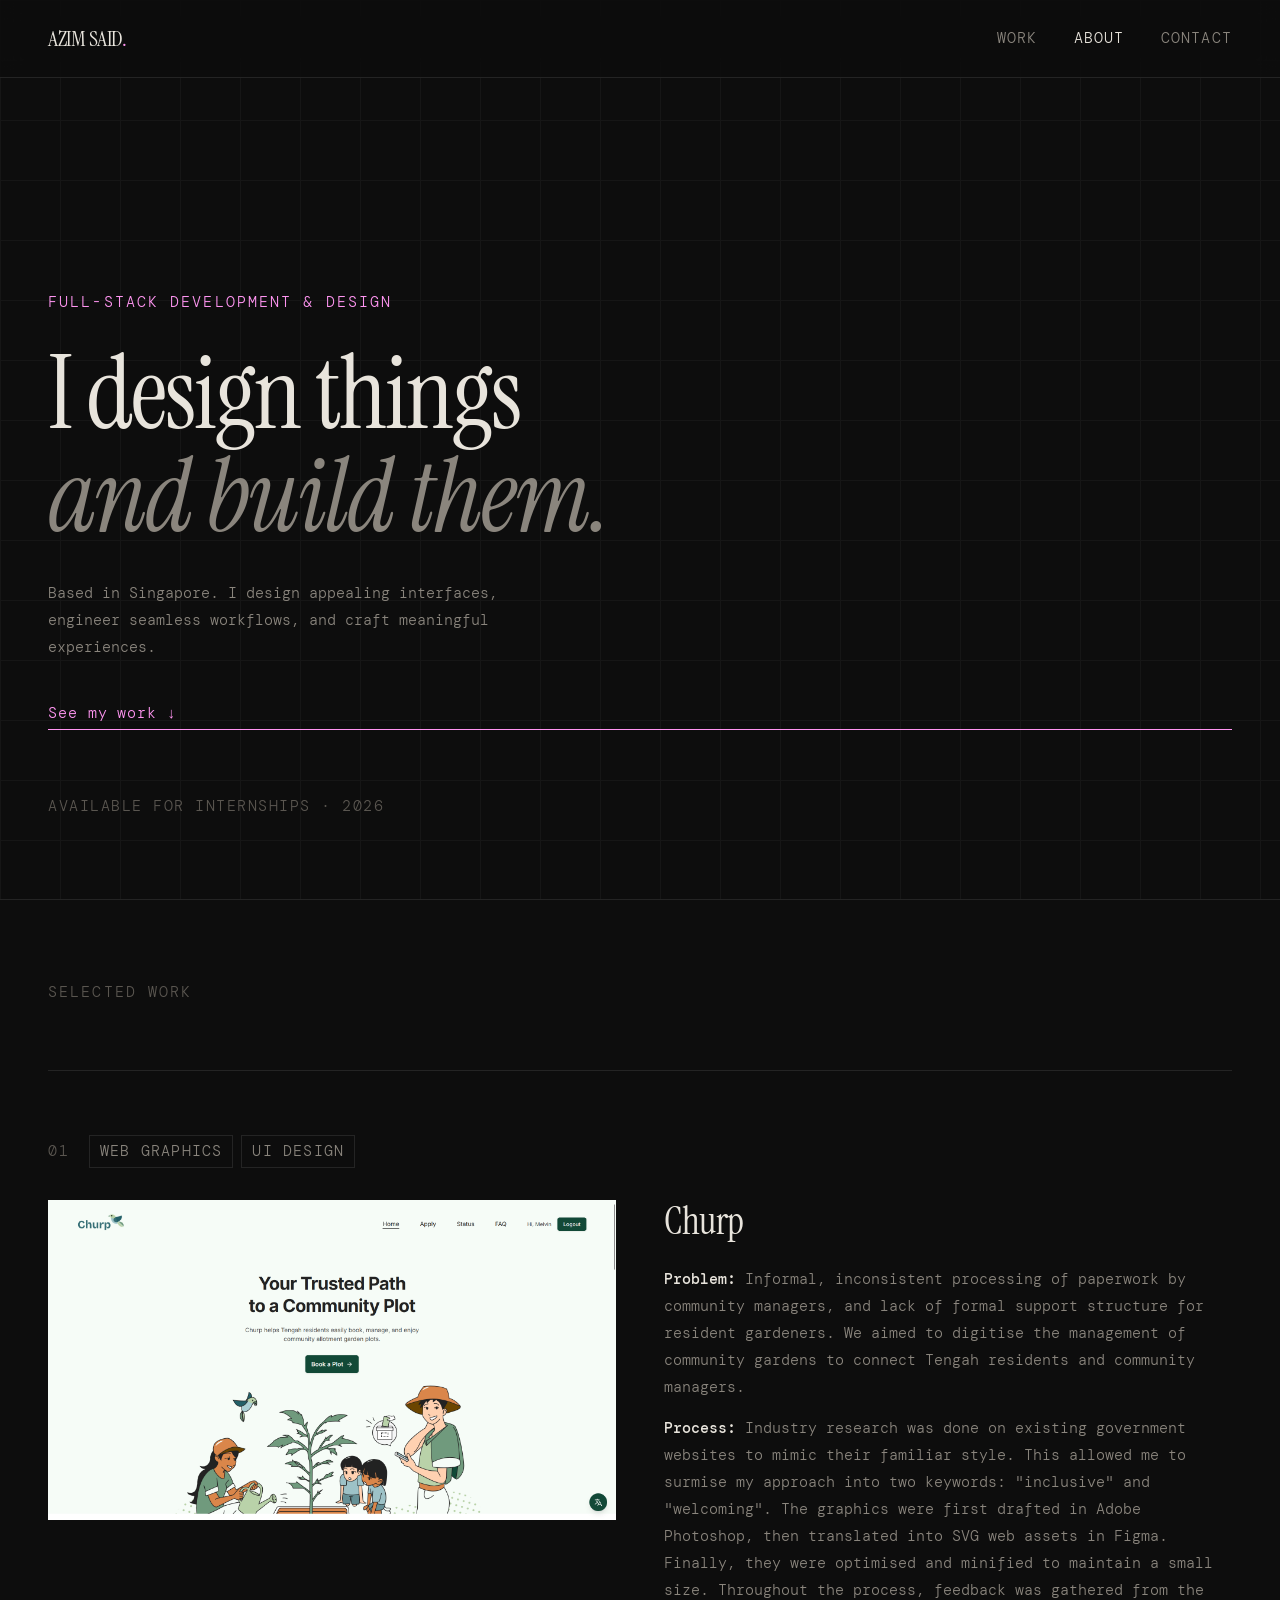
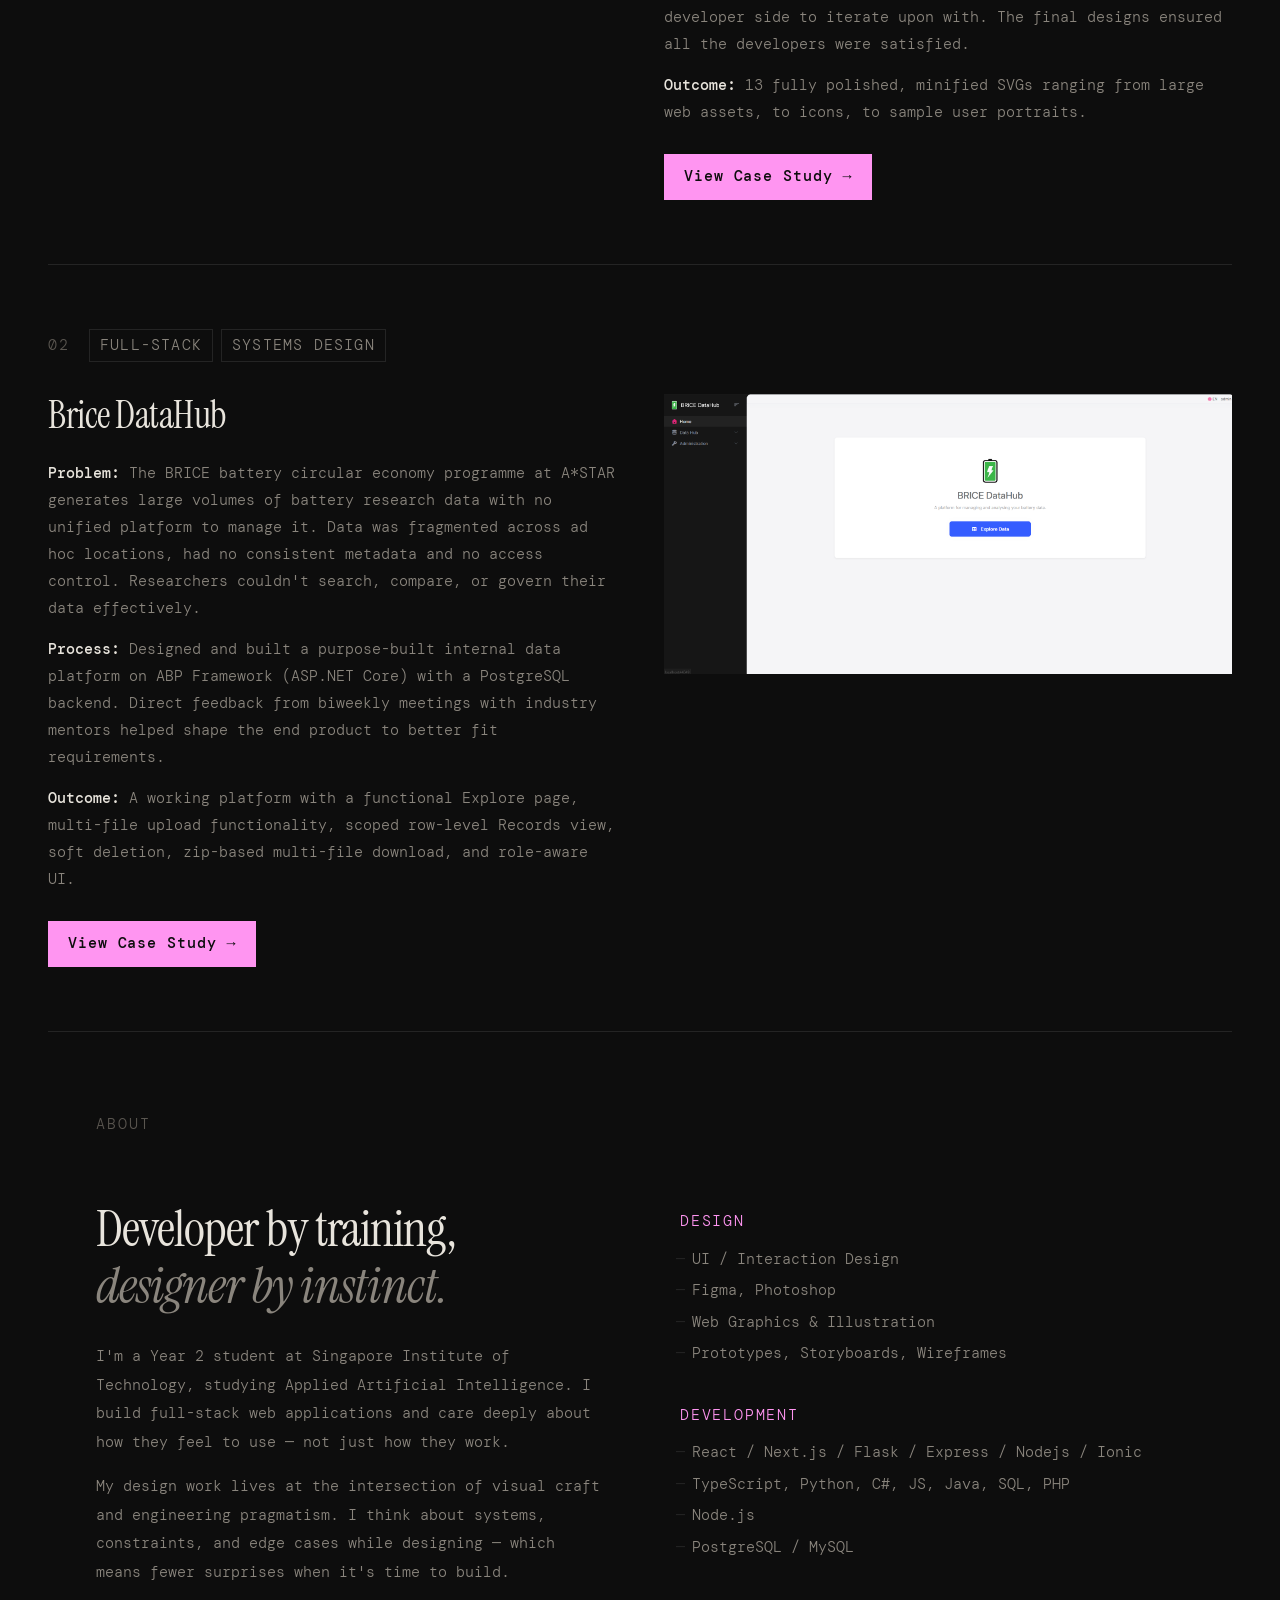
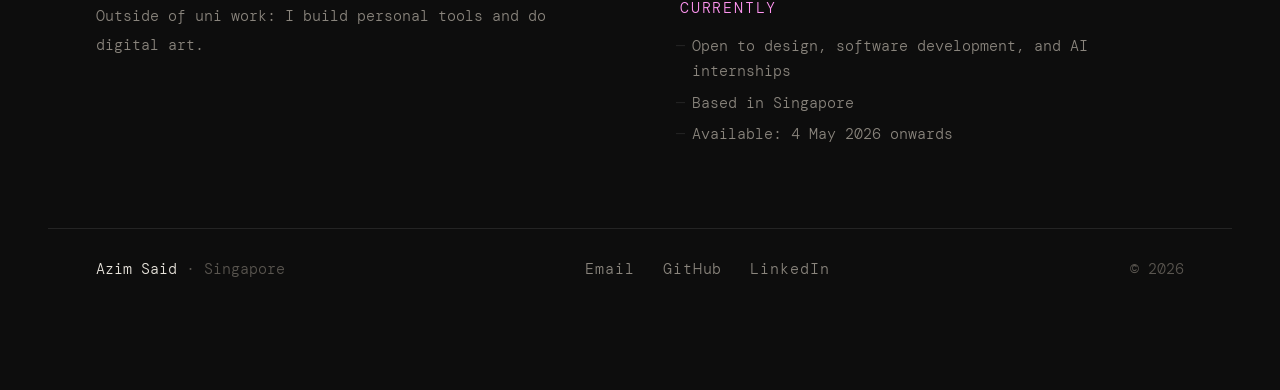
==== index.html @ a05a89d2 "Basic structure, styles, content" ====
<!DOCTYPE html>
<html lang="en">
<head>
  <meta charset="UTF-8" />
  <meta name="viewport" content="width=device-width, initial-scale=1.0" />
  <title>Azim Said — Full Stack & Design</title>
  <link rel="stylesheet" href="css/style.css" />
  <link rel="preconnect" href="https://fonts.googleapis.com" />
  <link rel="preconnect" href="https://fonts.gstatic.com" crossorigin />
  <link href="https://fonts.googleapis.com/css2?family=Instrument+Serif:ital@0;1&family=DM+Mono:wght@300;400;500&display=swap" rel="stylesheet" />
</head>
<body>

  <!-- NAV -->
  <nav class="nav">
    <span class="nav-logo">AZIM SAID<span class="dot">.</span></span>
    <div class="nav-links">
      <a href="#work">Work</a>
      <a href="#about">About</a>
      <a href="mailto:you@email.com">Contact</a>
    </div>
  </nav>

  <!-- HERO -->
  <section class="hero">
    <div class="hero-eyebrow">Full-Stack Development & Design</div>
    <h1 class="hero-title">
      I design things<br/>
      <em>and build them.</em>
    </h1>
    <p class="hero-sub">
      Based in Singapore. I design appealing interfaces, engineer seamless workflows, and craft meaningful experiences.
    </p>
    <a href="#work" class="hero-cta">See my work ↓</a>
    <div class="hero-tag">Available for internships · 2026</div>
  </section>

  <!-- WORK -->
  <section class="work" id="work">
    <div class="section-label">Selected Work</div>

    <!-- Project 1 -->
    <article class="project" data-index="01">
      <div class="project-meta">
        <span class="project-number">01</span>
        <div class="project-tags">
          <span class="tag">Web Graphics</span>
          <span class="tag">UI Design</span>
        </div>
      </div>
      <div class="project-content">
        <div class="project-image">
          <img src="images/churp_home.png" alt="Churp Homepage" />
        </div>
        <div class="project-info">
          <h2 class="project-title">Churp</h2>
          <p class="project-problem">
            <strong>Problem:</strong> Informal, inconsistent processing of paperwork by community managers, and lack of formal support structure for resident gardeners.
            We aimed to digitise the management of community gardens to connect Tengah residents and community managers.
          </p>
          <p class="project-process">
            <strong>Process:</strong> Industry research was done on existing government websites to mimic their familiar style. 
            This allowed me to surmise my approach into two keywords: "inclusive" and "welcoming". The graphics were first drafted in Adobe Photoshop, then translated into SVG web assets in Figma.
            Finally, they were optimised and minified to maintain a small size.
            
            Throughout the process, feedback was gathered from the developer side to iterate upon with. The final designs ensured all the developers were satisfied.
          </p>
          <p class="project-outcome">
          <strong>Outcome:</strong> 13 fully polished, minified SVGs ranging from large web assets, to icons, to sample user portraits.

          </p>
          <div class="project-links">
            <a href="work/project_churp.html" class="link-btn">View Case Study →</a>
            <!-- <a href="#" class="link-btn link-ghost">Live Site ↗</a> -->
          </div>
        </div>
      </div>
    </article>

    <!-- Project 2 -->
    <article class="project" data-index="02">
  <div class="project-meta">
    <span class="project-number">02</span>
    <div class="project-tags">
      <span class="tag">Full-Stack</span>
      <span class="tag">Systems Design</span>
    </div>
  </div>
  <div class="project-content project-content--reverse">
    <div class="project-image">
      <img src="images/brice_home.png" alt="Brice DataHub Homepage" />
    </div>
    <div class="project-info">
      <h2 class="project-title">Brice DataHub</h2>
      <p class="project-problem">
        <strong>Problem:</strong> The BRICE battery circular economy programme at A*STAR generates large volumes of
        battery research data with no unified platform to manage it. Data was fragmented across ad hoc locations,
        had no consistent metadata and no access control. Researchers couldn't search, compare, or govern their data effectively.
      </p>
      <p class="project-process">
        <strong>Process:</strong> Designed and built a purpose-built internal data platform
        on ABP Framework (ASP.NET Core) with a PostgreSQL backend. 
        Direct feedback from biweekly meetings with industry mentors helped shape the end product to better fit requirements.
        
      </p>
      <p class="project-outcome">
        <strong>Outcome:</strong> A working platform with a functional Explore page,
        multi-file upload functionality, scoped row-level Records view, soft
        deletion, zip-based multi-file download, and role-aware UI. 
      </p>
      <div class="project-links">
        <a href="work/project_brice.html" class="link-btn">View Case Study →</a>
        <!-- <a href="#" class="link-btn link-ghost">GitHub ↗</a> -->
      </div>
    </div>
  </div>
</article>

    <!-- Project 3 -->
    <!-- <article class="project" data-index="03">
      <div class="project-meta">
        <span class="project-number">03</span>
        <div class="project-tags">
          <span class="tag">Full-Stack</span>
          <span class="tag">Systems Design</span>
        </div>
      </div>
      <div class="project-content">
        <div class="project-image placeholder-img">
          <div class="placeholder-text">Project Screenshot / Mockup</div>
        </div>
        <div class="project-info">
          <h2 class="project-title">Project Name Here</h2>
          <p class="project-problem">
            <strong>Problem:</strong> What were you building and why?
          </p>
          <p class="project-process">
            <strong>Process:</strong> What design and technical decisions shaped this project?
          </p>
          <p class="project-outcome">
            <strong>Outcome:</strong> Result, learnings, and what you'd improve.
          </p>
          <div class="project-links">
            <a href="#" class="link-btn">View Case Study →</a>
          </div>
        </div>
      </div>
    </article>

  </section> -->

  <!-- ABOUT -->
  <section class="about" id="about">
    <div class="section-label">About</div>
    <div class="about-grid">
      <div class="about-text">
        <h2>Developer by training,<br/><em>designer by instinct.</em></h2>
        <p>
          I'm a Year 2 student at Singapore Institute of Technology, studying Applied Artificial Intelligence. I build full-stack
          web applications and care deeply about how they feel to use — not just how
          they work.
        </p>
        <p>
          My design work lives at the intersection of visual craft and engineering
          pragmatism. I think about systems, constraints, and edge cases while
          designing — which means fewer surprises when it's time to build.
        </p>
        <p>
          Outside of uni work: I build personal tools and do digital art.
        </p>
      </div>
      <div class="about-skills">
        <div class="skills-group">
          <div class="skills-label">Design</div>
          <ul>
            <li>UI / Interaction Design</li>
            <li>Figma, Photoshop</li>
            <li>Web Graphics & Illustration</li>
            <li>Prototypes, Storyboards, Wireframes</li>
          </ul>
        </div>
        <div class="skills-group">
          <div class="skills-label">Development</div>
          <ul>
            <li>React / Next.js / Flask / Express / Nodejs / Ionic</li>
            <li>TypeScript, Python, C#, JS, Java, SQL, PHP</li>
            <li>Node.js</li>
            <li>PostgreSQL / MySQL</li>
          </ul>
        </div>
        <div class="skills-group">
          <div class="skills-label">Currently</div>
          <ul>
            <li>Open to design, software development, and AI internships</li>
            <li>Based in Singapore</li>
            <li>Available: 4 May 2026 onwards</li>
          </ul>
        </div>
      </div>
    </div>
  </section>

  <!-- FOOTER -->
  <footer class="footer">
    <div class="footer-left">
      <span>Azim Said</span>
      <span class="footer-dim">· Singapore</span>
    </div>
    <div class="footer-links">
      <a href="mailto:azimsaid212@gmail.com">Email</a>
      <a href="https://github.com/azim-git" target="_blank">GitHub</a>
      <a href="https://www.linkedin.com/in/azimsaid-/" target="_blank">LinkedIn</a>
    </div>
    <div class="footer-dim footer-year">© 2026</div>
  </footer>

  <script src="js/main.js"></script>
</body>
</html>
---- css/style.css ----
/* ============================================
   PORTFOLIO — Dark Editorial
   ============================================ */

:root {
  --bg:        #0d0d0d;
  --surface:   #151515;
  --border:    #242424;
  --text:      #e8e4dc;
  --text-dim:  #5a5650;
  --text-mid:  #8a857d;
  --accent:    #ff95f1;
  --serif:     'Instrument Serif', Georgia, serif;
  --mono:      'DM Mono', monospace;
}

*, *::before, *::after { box-sizing: border-box; margin: 0; padding: 0; }

html { scroll-behavior: smooth; }

body {
  background: var(--bg);
  color: var(--text);
  font-family: var(--mono);
  font-size: 15px;
  line-height: 1.7;
  font-weight: 300;
  overflow-x: hidden;
}

a { color: inherit; text-decoration: none; }

/* ---- NAV ---- */
.nav {
  position: fixed;
  top: 0; left: 0; right: 0;
  z-index: 100;
  display: flex;
  justify-content: space-between;
  align-items: center;
  padding: 20px 48px;
  background: rgba(13,13,13,0.85);
  backdrop-filter: blur(12px);
  border-bottom: 1px solid var(--border);
}

.nav-logo {
  font-family: var(--serif);
  font-size: 22px;
  letter-spacing: -0.5px;
}

.dot { color: var(--accent); }

.nav-links {
  display: flex;
  gap: 36px;
  font-size: 15px;
  letter-spacing: 0.08em;
  text-transform: uppercase;
  color: var(--text-mid);
}

.nav-links a {
  transition: color 0.2s;
}
.nav-links a:hover { color: var(--text); }

/* ---- HERO ---- */
.hero {
  min-height: 100vh;
  display: flex;
  flex-direction: column;
  justify-content: flex-end;
  padding: 120px 48px 80px;
  position: relative;
  border-bottom: 1px solid var(--border);
}

/* subtle grid background */
.hero::before {
  content: '';
  position: absolute;
  inset: 0;
  background-image:
    linear-gradient(var(--border) 1px, transparent 1px),
    linear-gradient(90deg, var(--border) 1px, transparent 1px);
  background-size: 60px 60px;
  opacity: 0.4;
  pointer-events: none;
}

.hero-eyebrow {
  font-size: 15px;
  letter-spacing: 0.14em;
  text-transform: uppercase;
  color: var(--accent);
  margin-bottom: 28px;
  animation: fadeUp 0.6s ease both;
}

.hero-title {
  font-family: var(--serif);
  font-size: clamp(52px, 8vw, 112px);
  line-height: 1.0;
  font-weight: 400;
  letter-spacing: -2px;
  margin-bottom: 32px;
  animation: fadeUp 0.6s 0.1s ease both;
}

.hero-title em {
  font-style: italic;
  color: var(--text-mid);
}

.hero-sub {
  max-width: 520px;
  color: var(--text-mid);
  font-size: 15px;
  line-height: 1.8;
  margin-bottom: 40px;
  animation: fadeUp 0.6s 0.2s ease both;
}

.hero-cta {
  display: inline-block;
  font-size: 15px;
  letter-spacing: 0.06em;
  border-bottom: 1px solid var(--accent);
  color: var(--accent);
  padding-bottom: 2px;
  margin-bottom: 64px;
  transition: opacity 0.2s;
  animation: fadeUp 0.6s 0.3s ease both;
}
.hero-cta:hover { opacity: 0.7; }

.hero-tag {
  font-size: 15px;
  letter-spacing: 0.1em;
  text-transform: uppercase;
  color: var(--text-dim);
  animation: fadeUp 0.6s 0.4s ease both;
}

/* ---- SECTION LABEL ---- */
.section-label {
  font-size: 15px;
  letter-spacing: 0.14em;
  text-transform: uppercase;
  color: var(--text-dim);
  margin-bottom: 64px;
  padding-top: 80px;
}

/* ---- WORK ---- */
.work {
  padding: 0 48px 80px;
}

.project {
  border-top: 1px solid var(--border);
  padding: 64px 0;
  opacity: 0;
  transform: translateY(24px);
  transition: opacity 0.7s ease, transform 0.7s ease;
}

.project.visible {
  opacity: 1;
  transform: none;
}

.project-meta {
  display: flex;
  align-items: center;
  gap: 20px;
  margin-bottom: 32px;
}

.project-number {
  font-size: 15px;
  color: var(--text-dim);
  letter-spacing: 0.1em;
}

.project-tags {
  display: flex;
  gap: 8px;
}

.tag {
  font-size: 15px;
  letter-spacing: 0.08em;
  text-transform: uppercase;
  border: 1px solid var(--border);
  padding: 3px 10px;
  color: var(--text-mid);
}

.project-content {
  display: grid;
  grid-template-columns: 1fr 1fr;
  gap: 48px;
  align-items: start;
}

.project-content--reverse {
  direction: rtl;
}
.project-content--reverse > * {
  direction: ltr;
}

.placeholder-img {
  background: var(--surface);
  border: 1px solid var(--border);
  aspect-ratio: 16/10;
  display: flex;
  align-items: center;
  justify-content: center;
  position: relative;
  overflow: hidden;
}

.project-image img {
  width: 100%;
  height: 100%;
  object-fit: cover;
  display: block;
}

/* corner marks */
.placeholder-img::before,
.placeholder-img::after {
  content: '';
  position: absolute;
  width: 16px; height: 16px;
}
.placeholder-img::before {
  top: 12px; left: 12px;
  border-top: 1px solid var(--text-dim);
  border-left: 1px solid var(--text-dim);
}
.placeholder-img::after {
  bottom: 12px; right: 12px;
  border-bottom: 1px solid var(--text-dim);
  border-right: 1px solid var(--text-dim);
}

.placeholder-text {
  font-size: 15px;
  color: var(--text-dim);
  letter-spacing: 0.08em;
  text-transform: uppercase;
}

.project-title {
  font-family: var(--serif);
  font-size: clamp(28px, 3vw, 42px);
  font-weight: 400;
  letter-spacing: -0.5px;
  line-height: 1.1;
  margin-bottom: 24px;
}

.project-info p {
  color: var(--text-mid);
  margin-bottom: 14px;
  font-size: 15px;
  line-height: 1.8;
}

.project-info strong {
  color: var(--text);
  font-weight: 500;
}

.project-links {
  display: flex;
  gap: 16px;
  margin-top: 28px;
  flex-wrap: wrap;
}

.link-btn {
  font-size: 15px;
  letter-spacing: 0.06em;
  padding: 10px 20px;
  background: var(--accent);
  color: #0d0d0d;
  font-weight: 500;
  transition: opacity 0.2s;
}
.link-btn:hover { opacity: 0.8; }

.link-ghost {
  background: transparent;
  color: var(--text-mid);
  border: 1px solid var(--border);
}
.link-ghost:hover { color: var(--text); border-color: var(--text-mid); }

/* ---- ABOUT ---- */
.about {
  padding: 0 48px 80px;
  border-top: 1px solid var(--border);
}

.about-grid {
  display: grid;
  grid-template-columns: 1fr 1fr;
  gap: 80px;
  align-items: start;
}

.about-text h2 {
  font-family: var(--serif);
  font-size: clamp(32px, 4vw, 52px);
  font-weight: 400;
  letter-spacing: -1px;
  line-height: 1.1;
  margin-bottom: 28px;
}

.about-text h2 em {
  font-style: italic;
  color: var(--text-mid);
}

.about-text p {
  color: var(--text-mid);
  font-size: 15px;
  line-height: 1.9;
  margin-bottom: 16px;
}

.about-skills {
  display: flex;
  flex-direction: column;
  gap: 36px;
  padding-top: 8px;
}

.skills-label {
  font-size: 15px;
  letter-spacing: 0.12em;
  text-transform: uppercase;
  color: var(--accent);
  margin-bottom: 12px;
}

.skills-group ul {
  list-style: none;
  display: flex;
  flex-direction: column;
  gap: 6px;
}

.skills-group li {
  font-size: 15px;
  color: var(--text-mid);
  padding-left: 12px;
  position: relative;
}
.skills-group li::before {
  content: '—';
  position: absolute;
  left: -4px;
  color: var(--border);
}

/* ---- FOOTER ---- */
.footer {
  border-top: 1px solid var(--border);
  padding: 28px 48px;
  display: flex;
  justify-content: space-between;
  align-items: center;
  gap: 24px;
  flex-wrap: wrap;
}

.footer-left {
  font-size: 15px;
}

.footer-dim { color: var(--text-dim); }

.footer-links {
  display: flex;
  gap: 28px;
  font-size: 15px;
  letter-spacing: 0.06em;
  color: var(--text-mid);
}

.footer-links a:hover { color: var(--text); }

.footer-year {
  font-size: 15px;
}

/* ---- ANIMATIONS ---- */
@keyframes fadeUp {
  from { opacity: 0; transform: translateY(16px); }
  to   { opacity: 1; transform: none; }
}

/* ---- RESPONSIVE ---- */
@media (max-width: 768px) {
  .nav { padding: 16px 24px; }
  .nav-links { gap: 20px; }

  .hero { padding: 100px 24px 60px; }

  .work, .about { padding-left: 24px; padding-right: 24px; }

  .project-content,
  .project-content--reverse,
  .about-grid {
    grid-template-columns: 1fr;
    direction: ltr;
    gap: 32px;
  }

  .footer { padding: 24px; flex-direction: column; align-items: flex-start; gap: 16px; }
}
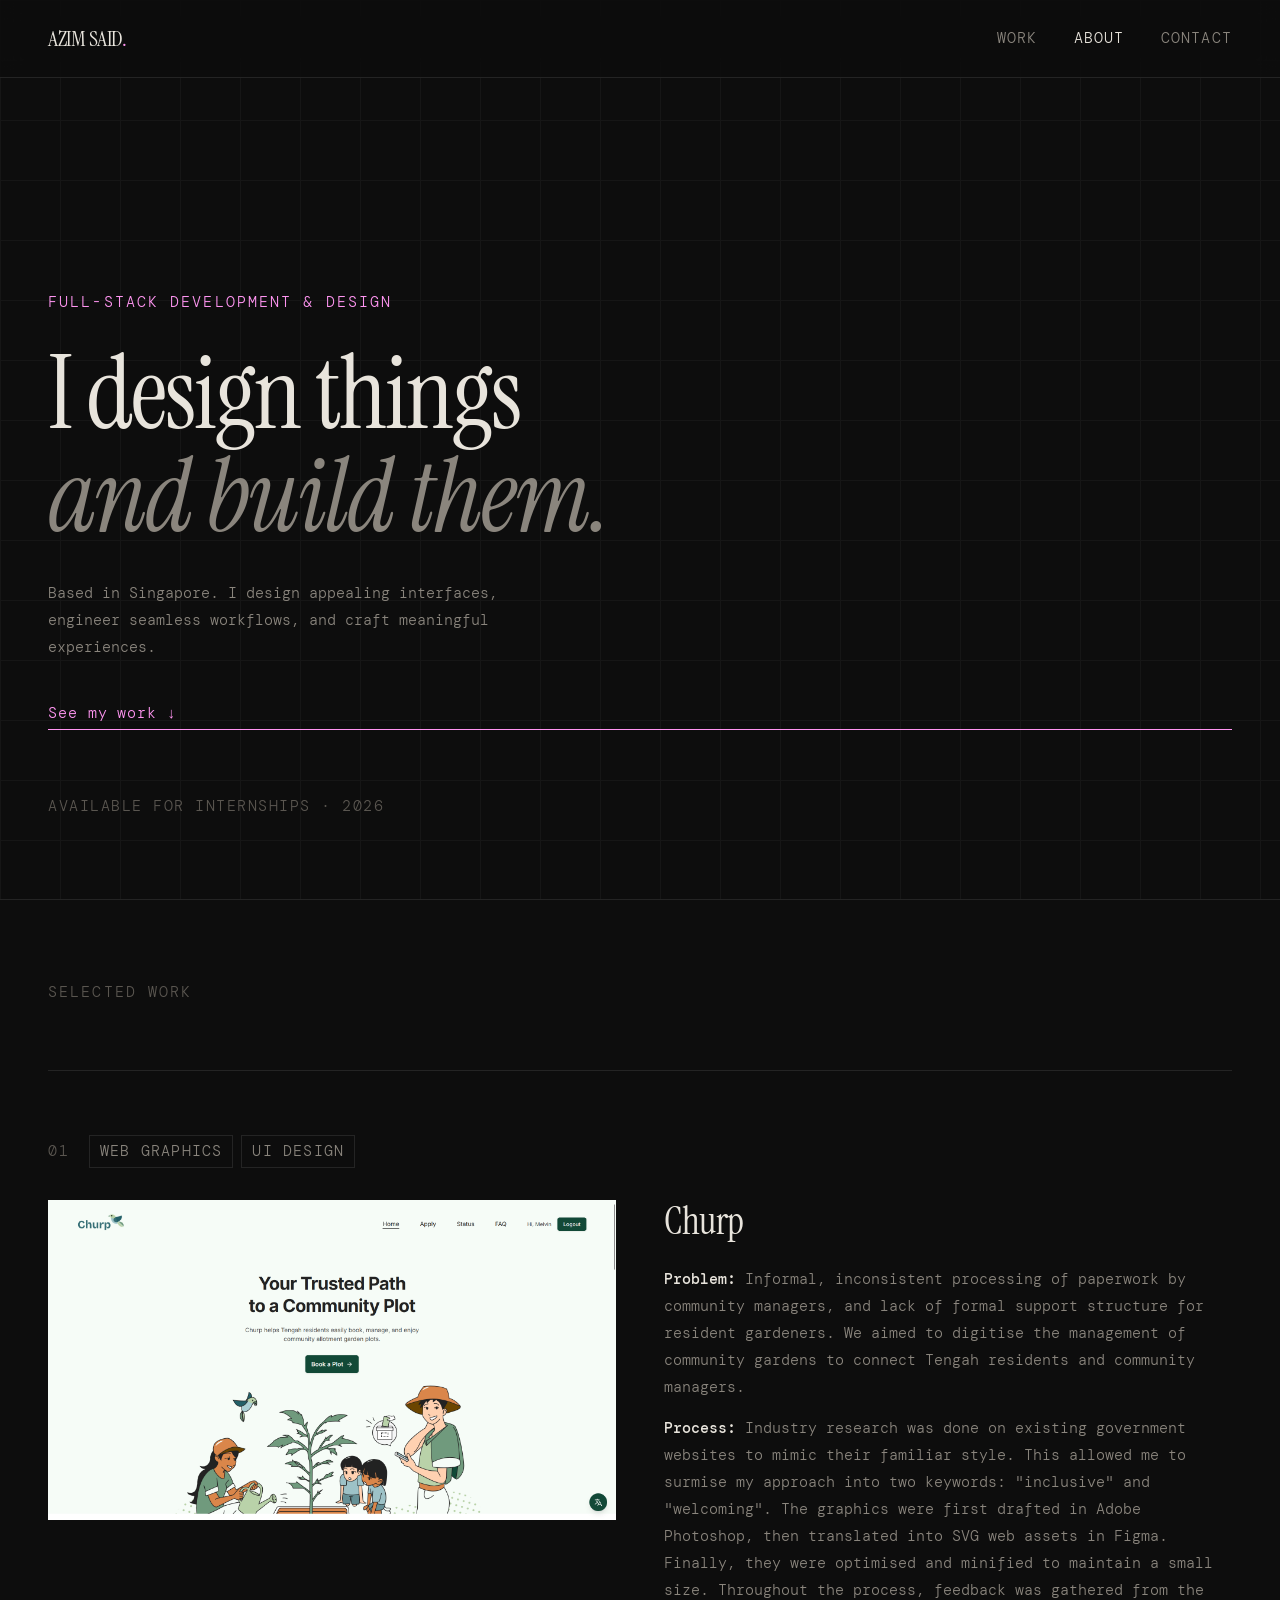
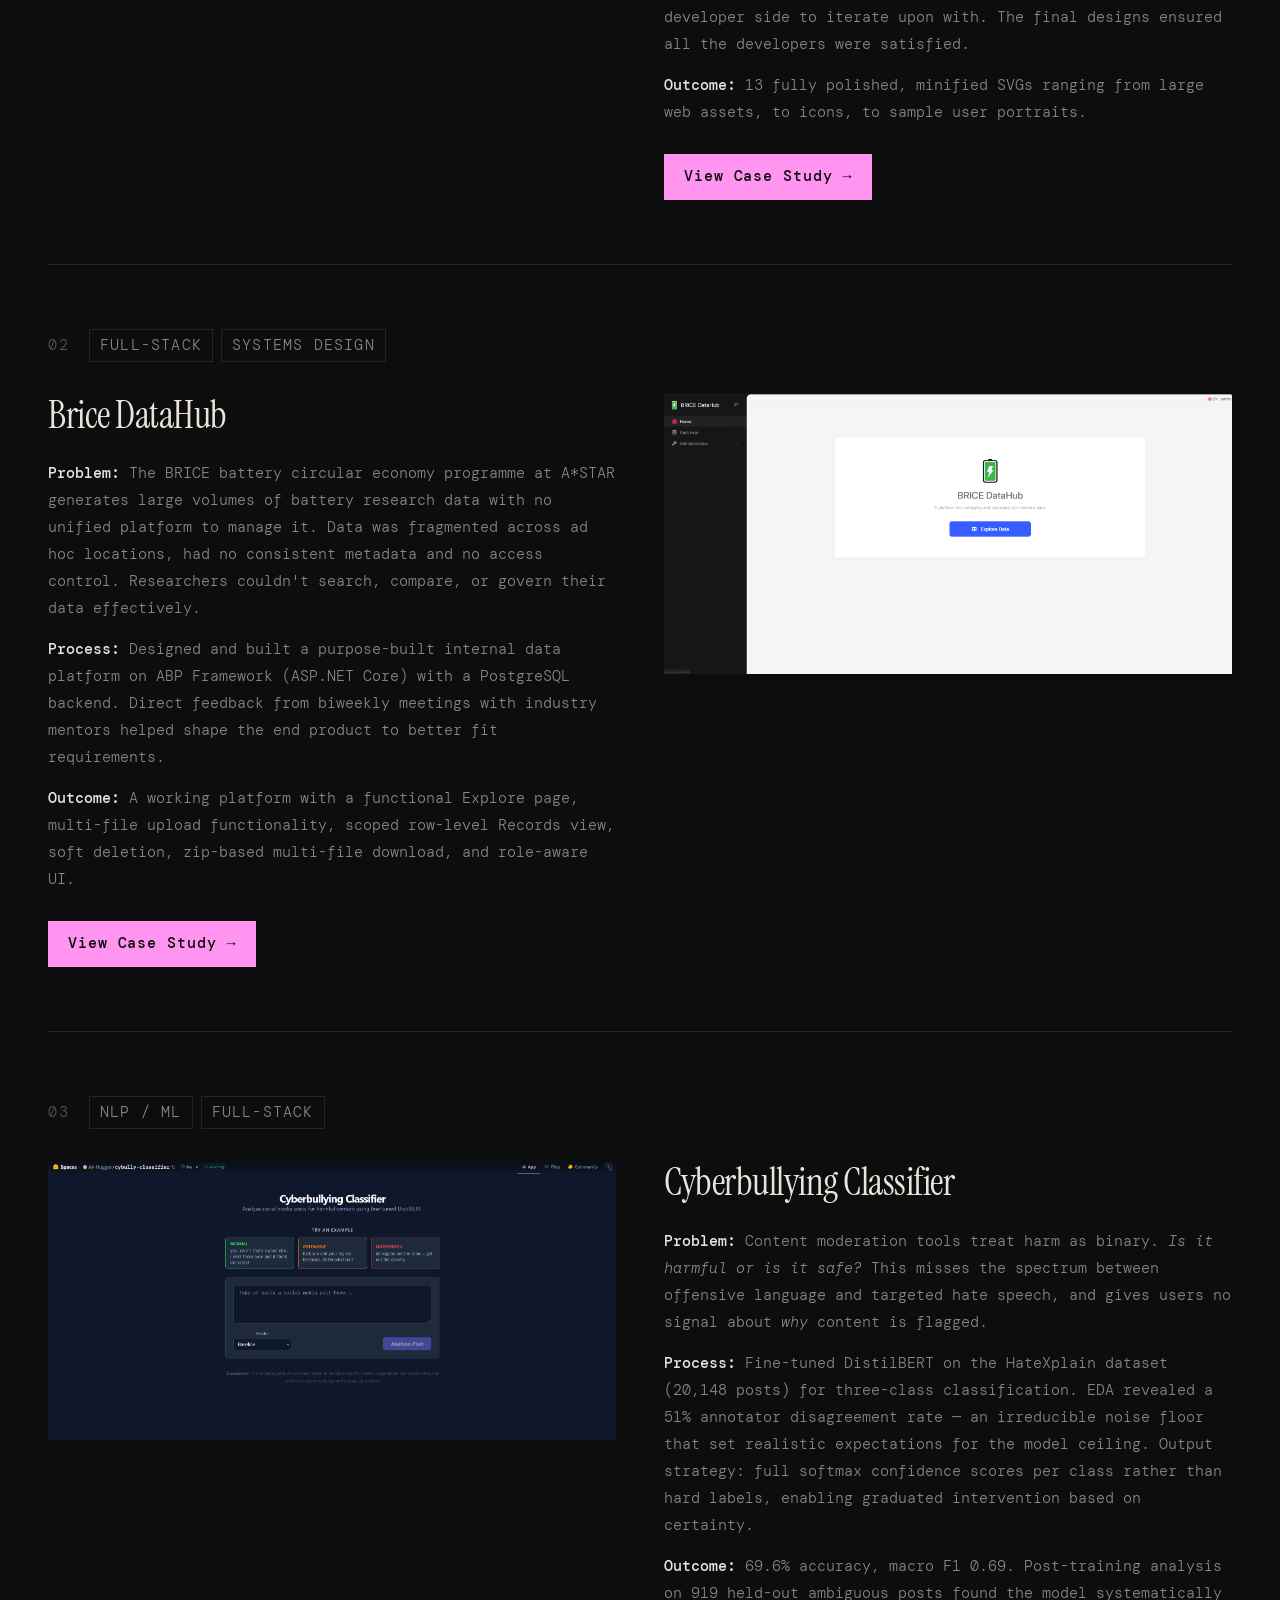
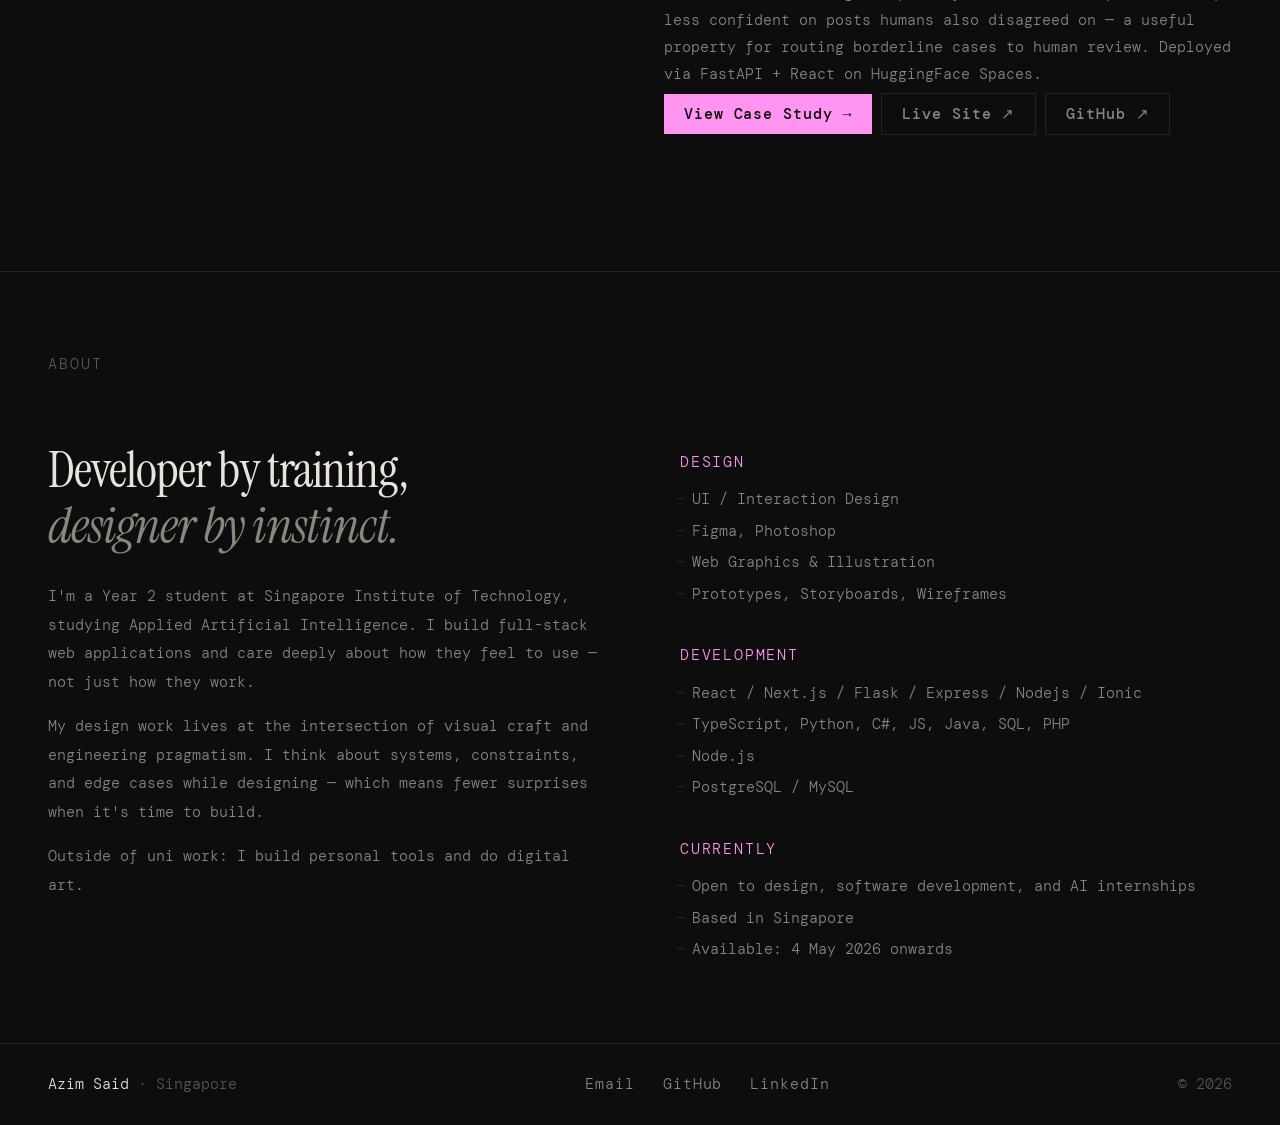
==== commit 7d54d8f2: "Added Cybully Project, updated Churp project status" ====
--- a/index.html
+++ b/index.html
@@ -1,5 +1,6 @@
 <!DOCTYPE html>
 <html lang="en">
+
 <head>
   <meta charset="UTF-8" />
   <meta name="viewport" content="width=device-width, initial-scale=1.0" />
@@ -7,8 +8,11 @@
   <link rel="stylesheet" href="css/style.css" />
   <link rel="preconnect" href="https://fonts.googleapis.com" />
   <link rel="preconnect" href="https://fonts.gstatic.com" crossorigin />
-  <link href="https://fonts.googleapis.com/css2?family=Instrument+Serif:ital@0;1&family=DM+Mono:wght@300;400;500&display=swap" rel="stylesheet" />
+  <link
+    href="https://fonts.googleapis.com/css2?family=Instrument+Serif:ital@0;1&family=DM+Mono:wght@300;400;500&display=swap"
+    rel="stylesheet" />
 </head>
+
 <body>
 
   <!-- NAV -->
@@ -25,7 +29,7 @@
   <section class="hero">
     <div class="hero-eyebrow">Full-Stack Development & Design</div>
     <h1 class="hero-title">
-      I design things<br/>
+      I design things<br />
       <em>and build them.</em>
     </h1>
     <p class="hero-sub">
@@ -55,18 +59,23 @@
         <div class="project-info">
           <h2 class="project-title">Churp</h2>
           <p class="project-problem">
-            <strong>Problem:</strong> Informal, inconsistent processing of paperwork by community managers, and lack of formal support structure for resident gardeners.
+            <strong>Problem:</strong> Informal, inconsistent processing of paperwork by community managers, and lack of
+            formal support structure for resident gardeners.
             We aimed to digitise the management of community gardens to connect Tengah residents and community managers.
           </p>
           <p class="project-process">
-            <strong>Process:</strong> Industry research was done on existing government websites to mimic their familiar style. 
-            This allowed me to surmise my approach into two keywords: "inclusive" and "welcoming". The graphics were first drafted in Adobe Photoshop, then translated into SVG web assets in Figma.
+            <strong>Process:</strong> Industry research was done on existing government websites to mimic their familiar
+            style.
+            This allowed me to surmise my approach into two keywords: "inclusive" and "welcoming". The graphics were
+            first drafted in Adobe Photoshop, then translated into SVG web assets in Figma.
             Finally, they were optimised and minified to maintain a small size.
-            
-            Throughout the process, feedback was gathered from the developer side to iterate upon with. The final designs ensured all the developers were satisfied.
+
+            Throughout the process, feedback was gathered from the developer side to iterate upon with. The final
+            designs ensured all the developers were satisfied.
           </p>
           <p class="project-outcome">
-          <strong>Outcome:</strong> 13 fully polished, minified SVGs ranging from large web assets, to icons, to sample user portraits.
+            <strong>Outcome:</strong> 13 fully polished, minified SVGs ranging from large web assets, to icons, to
+            sample user portraits.
 
           </p>
           <div class="project-links">
@@ -79,84 +88,98 @@
 
     <!-- Project 2 -->
     <article class="project" data-index="02">
-  <div class="project-meta">
-    <span class="project-number">02</span>
-    <div class="project-tags">
-      <span class="tag">Full-Stack</span>
-      <span class="tag">Systems Design</span>
-    </div>
-  </div>
-  <div class="project-content project-content--reverse">
-    <div class="project-image">
-      <img src="images/brice_home.png" alt="Brice DataHub Homepage" />
-    </div>
-    <div class="project-info">
-      <h2 class="project-title">Brice DataHub</h2>
-      <p class="project-problem">
-        <strong>Problem:</strong> The BRICE battery circular economy programme at A*STAR generates large volumes of
-        battery research data with no unified platform to manage it. Data was fragmented across ad hoc locations,
-        had no consistent metadata and no access control. Researchers couldn't search, compare, or govern their data effectively.
-      </p>
-      <p class="project-process">
-        <strong>Process:</strong> Designed and built a purpose-built internal data platform
-        on ABP Framework (ASP.NET Core) with a PostgreSQL backend. 
-        Direct feedback from biweekly meetings with industry mentors helped shape the end product to better fit requirements.
-        
-      </p>
-      <p class="project-outcome">
-        <strong>Outcome:</strong> A working platform with a functional Explore page,
-        multi-file upload functionality, scoped row-level Records view, soft
-        deletion, zip-based multi-file download, and role-aware UI. 
-      </p>
-      <div class="project-links">
-        <a href="work/project_brice.html" class="link-btn">View Case Study →</a>
-        <!-- <a href="#" class="link-btn link-ghost">GitHub ↗</a> -->
-      </div>
-    </div>
-  </div>
-</article>
+      <div class="project-meta">
+        <span class="project-number">02</span>
+        <div class="project-tags">
+          <span class="tag">Full-Stack</span>
+          <span class="tag">Systems Design</span>
+        </div>
+      </div>
+      <div class="project-content project-content--reverse">
+        <div class="project-image">
+          <img src="images/brice_home.png" alt="Brice DataHub Homepage" />
+        </div>
+        <div class="project-info">
+          <h2 class="project-title">Brice DataHub</h2>
+          <p class="project-problem">
+            <strong>Problem:</strong> The BRICE battery circular economy programme at A*STAR generates large volumes of
+            battery research data with no unified platform to manage it. Data was fragmented across ad hoc locations,
+            had no consistent metadata and no access control. Researchers couldn't search, compare, or govern their data
+            effectively.
+          </p>
+          <p class="project-process">
+            <strong>Process:</strong> Designed and built a purpose-built internal data platform
+            on ABP Framework (ASP.NET Core) with a PostgreSQL backend.
+            Direct feedback from biweekly meetings with industry mentors helped shape the end product to better fit
+            requirements.
+
+          </p>
+          <p class="project-outcome">
+            <strong>Outcome:</strong> A working platform with a functional Explore page,
+            multi-file upload functionality, scoped row-level Records view, soft
+            deletion, zip-based multi-file download, and role-aware UI.
+          </p>
+          <div class="project-links">
+            <a href="work/project_brice.html" class="link-btn">View Case Study →</a>
+            <!-- <a href="#" class="link-btn link-ghost">GitHub ↗</a> -->
+          </div>
+        </div>
+      </div>
+    </article>
 
     <!-- Project 3 -->
-    <!-- <article class="project" data-index="03">
+    <article class="project" data-index="03">
       <div class="project-meta">
         <span class="project-number">03</span>
         <div class="project-tags">
+          <span class="tag">NLP / ML</span>
           <span class="tag">Full-Stack</span>
-          <span class="tag">Systems Design</span>
         </div>
       </div>
       <div class="project-content">
-        <div class="project-image placeholder-img">
-          <div class="placeholder-text">Project Screenshot / Mockup</div>
+        <div class="project-image">
+          <img src="images/cybully_main.png" alt="Cyberbullying Classifier Homepage" />
         </div>
         <div class="project-info">
-          <h2 class="project-title">Project Name Here</h2>
+          <h2 class="project-title">Cyberbullying Classifier</h2>
           <p class="project-problem">
-            <strong>Problem:</strong> What were you building and why?
+            <strong>Problem:</strong> Content moderation tools treat harm as binary. <em>Is it harmful or is it safe?</em>
+            This misses the spectrum between offensive language and targeted hate speech, and gives
+            users no signal about <em>why</em> content is flagged.
           </p>
           <p class="project-process">
-            <strong>Process:</strong> What design and technical decisions shaped this project?
+            <strong>Process:</strong> Fine-tuned DistilBERT on the HateXplain dataset (20,148 posts)
+            for three-class classification. EDA revealed a 51% annotator disagreement rate —
+            an irreducible noise floor that set realistic expectations for the model ceiling.
+            Output strategy: full softmax confidence scores per class rather than hard labels,
+            enabling graduated intervention based on certainty.
           </p>
           <p class="project-outcome">
-            <strong>Outcome:</strong> Result, learnings, and what you'd improve.
-          </p>
-          <div class="project-links">
-            <a href="#" class="link-btn">View Case Study →</a>
-          </div>
-        </div>
+            <strong>Outcome:</strong> 69.6% accuracy, macro F1 0.69. Post-training analysis on 919
+            held-out ambiguous posts found the model systematically less confident on posts humans
+            also disagreed on — a useful property for routing borderline cases to human review.
+            Deployed via FastAPI + React on HuggingFace Spaces.
+          </p>
+          <a href="work/project_cybully.html" class="link-btn">View Case Study →</a>
+          <a href="https://huggingface.co/spaces/AA-Hugger/cybully-classifier" class="link-btn link-ghost">Live Site ↗</a>
+          <a href="https://github.com/azim-git/Cybully/tree/master" class="link-btn link-ghost">GitHub ↗</a>
+
+        </div>
+      </div>
       </div>
     </article>
 
-  </section> -->
+  </section>
 
   <!-- ABOUT -->
   <section class="about" id="about">
     <div class="section-label">About</div>
     <div class="about-grid">
       <div class="about-text">
-        <h2>Developer by training,<br/><em>designer by instinct.</em></h2>
+        <h2>Developer by training,<br /><em>designer by instinct.</em></h2>
         <p>
-          I'm a Year 2 student at Singapore Institute of Technology, studying Applied Artificial Intelligence. I build full-stack
+          I'm a Year 2 student at Singapore Institute of Technology, studying Applied Artificial Intelligence. I build
+          full-stack
           web applications and care deeply about how they feel to use — not just how
           they work.
         </p>
@@ -216,4 +239,5 @@
 
   <script src="js/main.js"></script>
 </body>
-</html>
+
+</html>
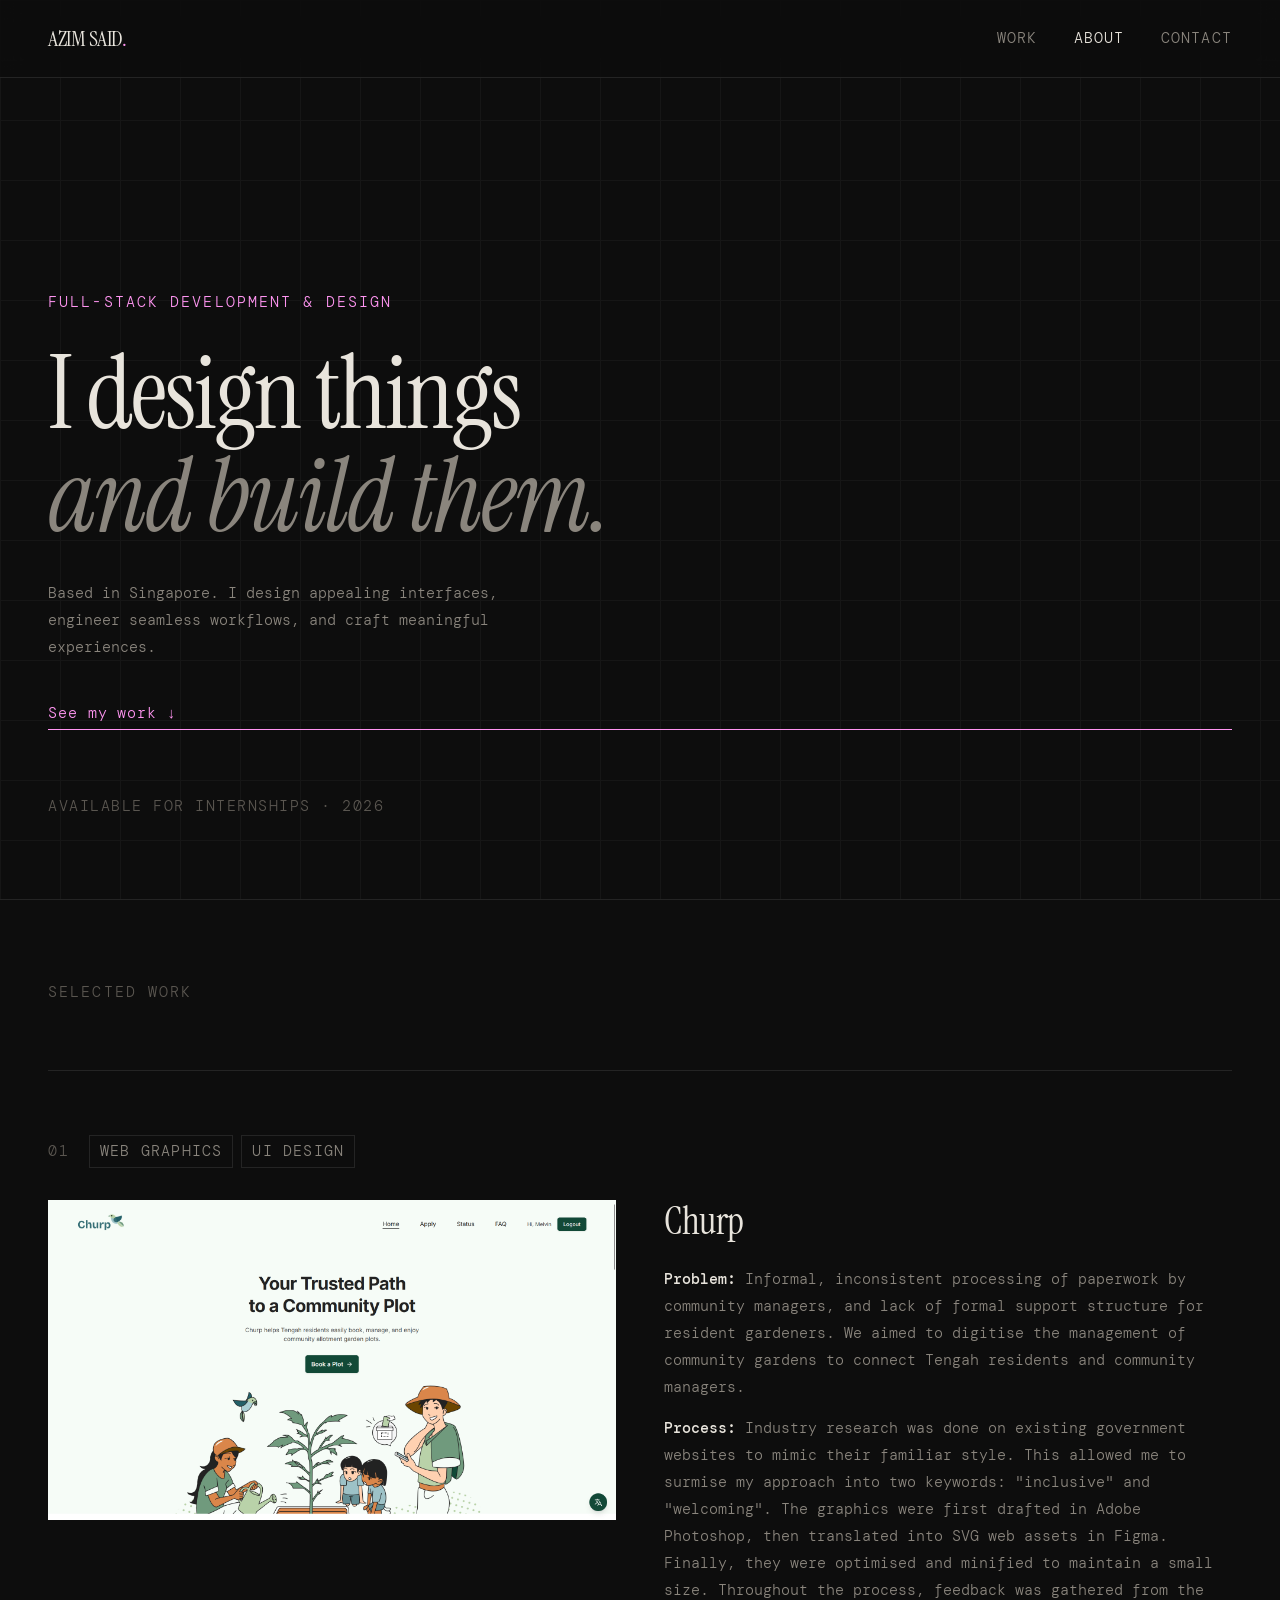
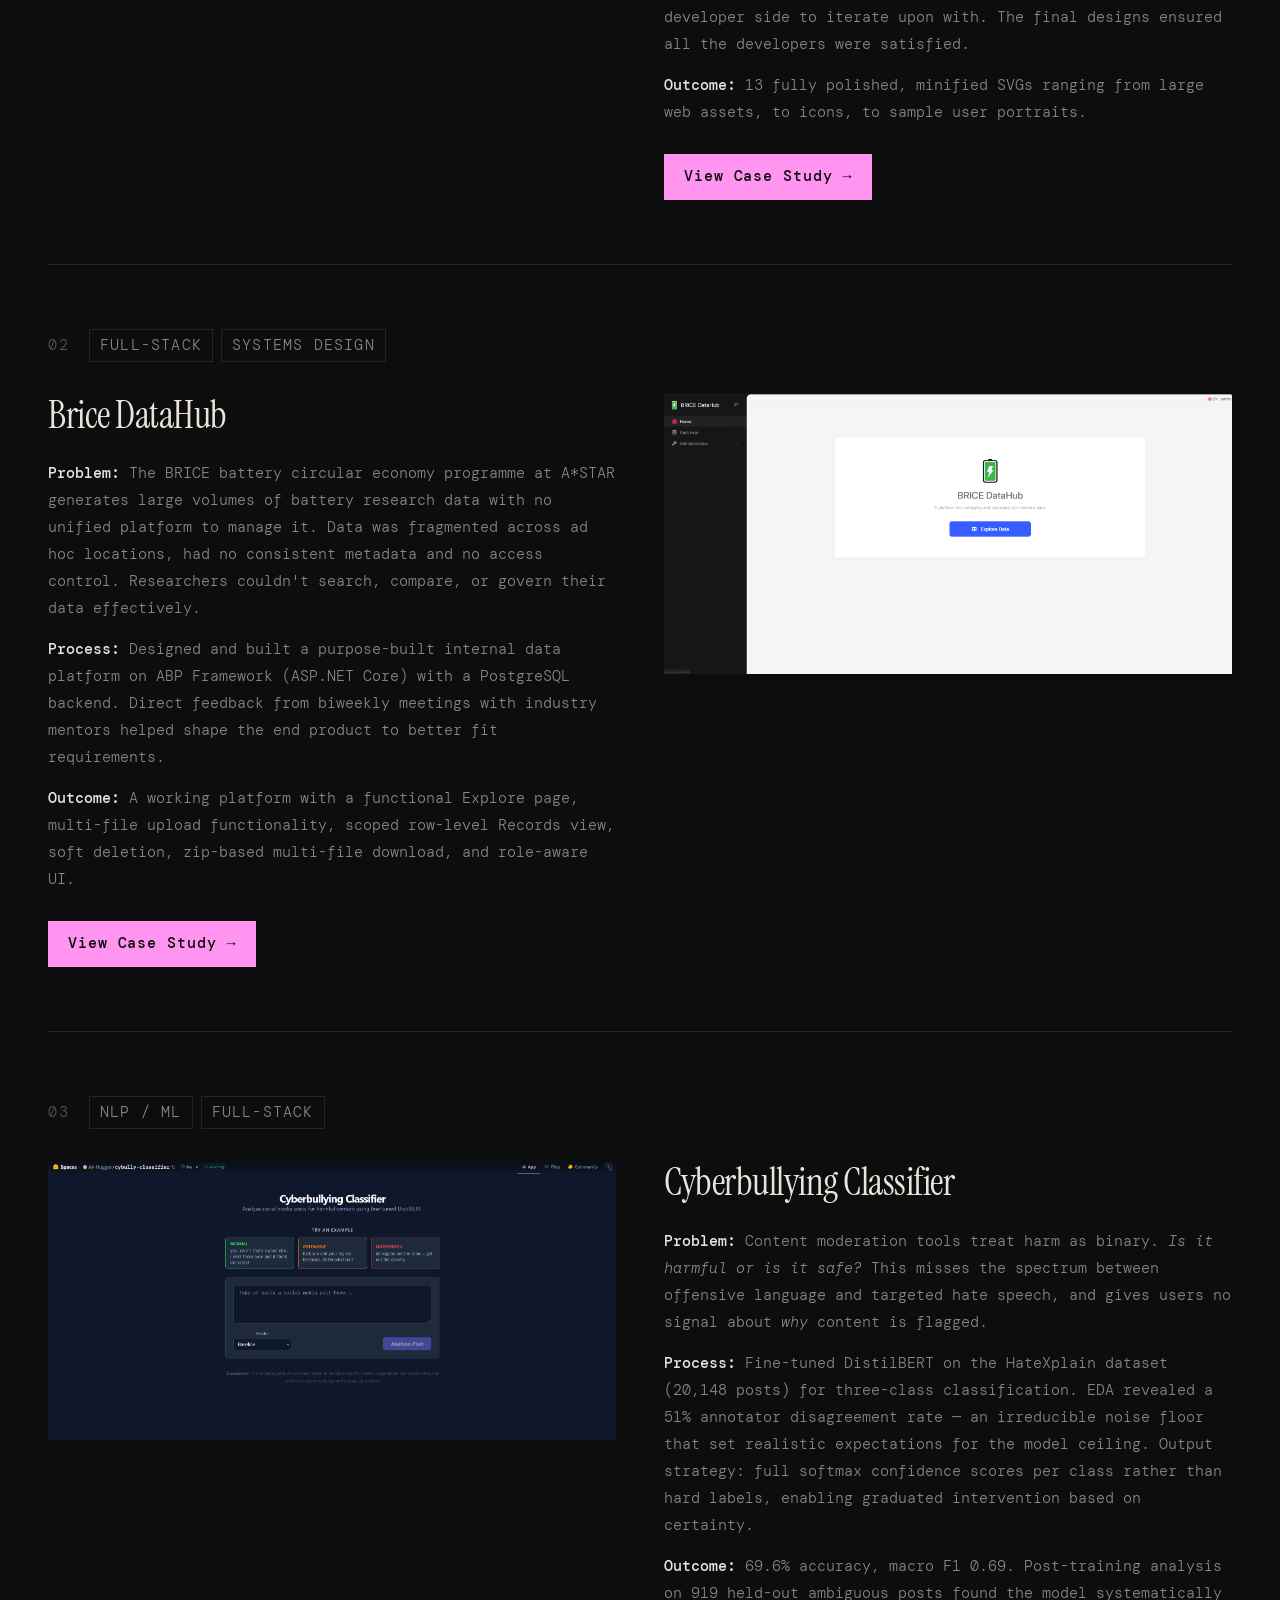
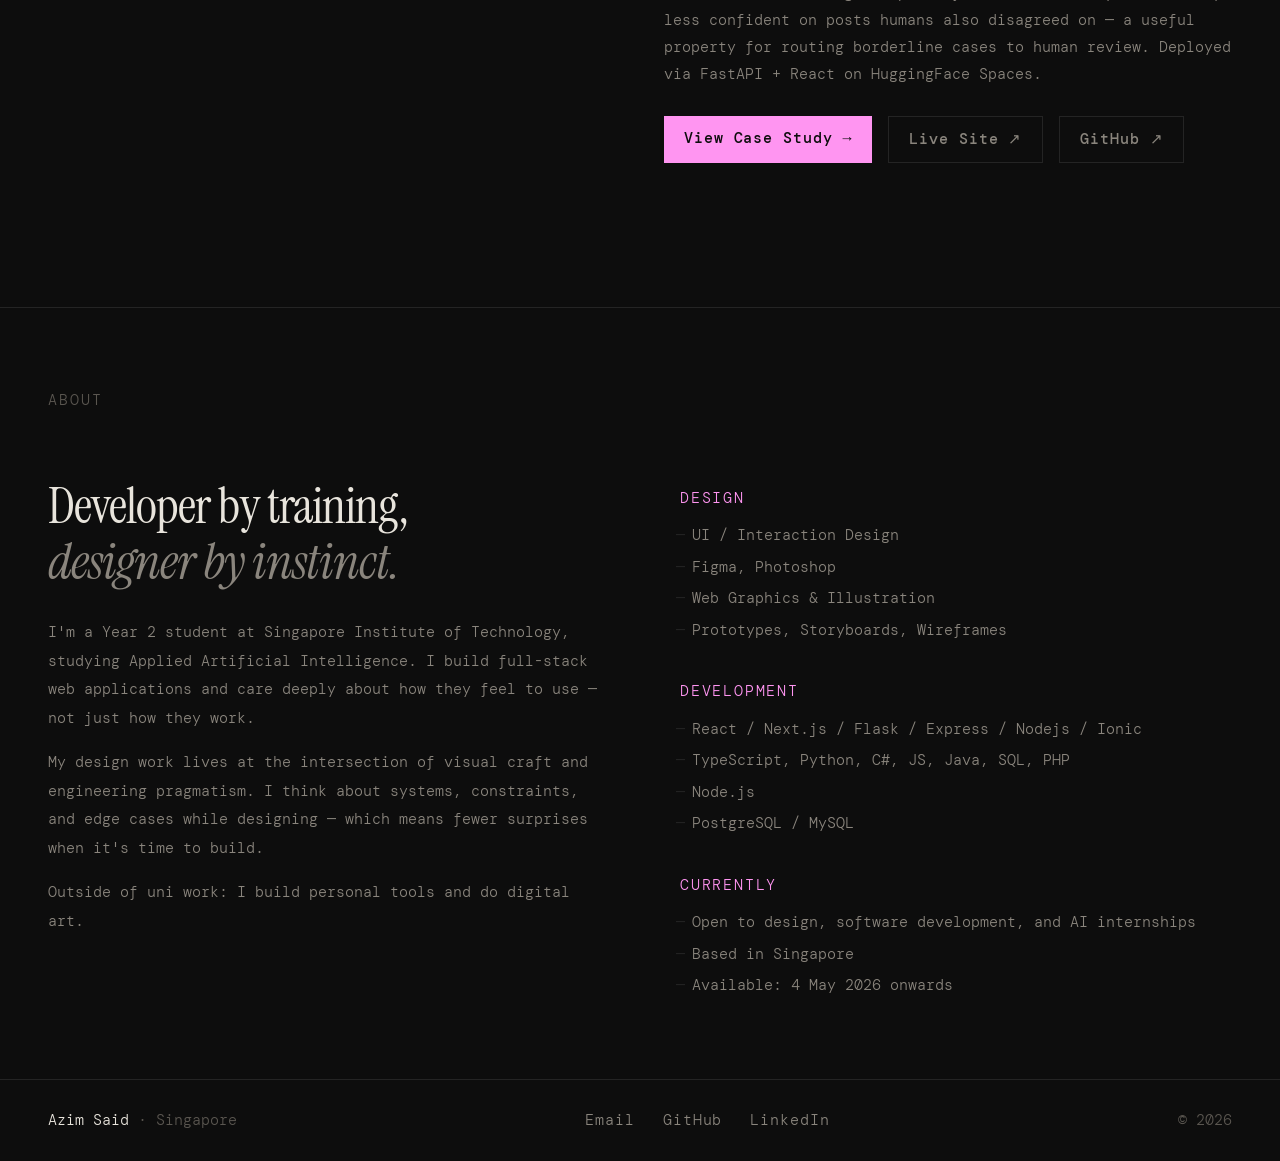
==== commit 277abc12: "Fix button overlap on mobile res" ====
--- a/index.html
+++ b/index.html
@@ -160,10 +160,11 @@
             also disagreed on — a useful property for routing borderline cases to human review.
             Deployed via FastAPI + React on HuggingFace Spaces.
           </p>
-          <a href="work/project_cybully.html" class="link-btn">View Case Study →</a>
-          <a href="https://huggingface.co/spaces/AA-Hugger/cybully-classifier" class="link-btn link-ghost">Live Site ↗</a>
-          <a href="https://github.com/azim-git/Cybully/tree/master" class="link-btn link-ghost">GitHub ↗</a>
-
+          <div class="project-links">
+            <a href="work/project_cybully.html" class="link-btn">View Case Study →</a>
+            <a href="https://huggingface.co/spaces/AA-Hugger/cybully-classifier" class="link-btn link-ghost">Live Site ↗</a>
+            <a href="https://github.com/azim-git/Cybully/tree/master" class="link-btn link-ghost">GitHub ↗</a>
+          </div>
         </div>
       </div>
       </div>
--- a/css/style.css
+++ b/css/style.css
@@ -425,5 +425,7 @@
     gap: 32px;
   }
 
+  .project-links { flex-direction: column; }
+
   .footer { padding: 24px; flex-direction: column; align-items: flex-start; gap: 16px; }
 }
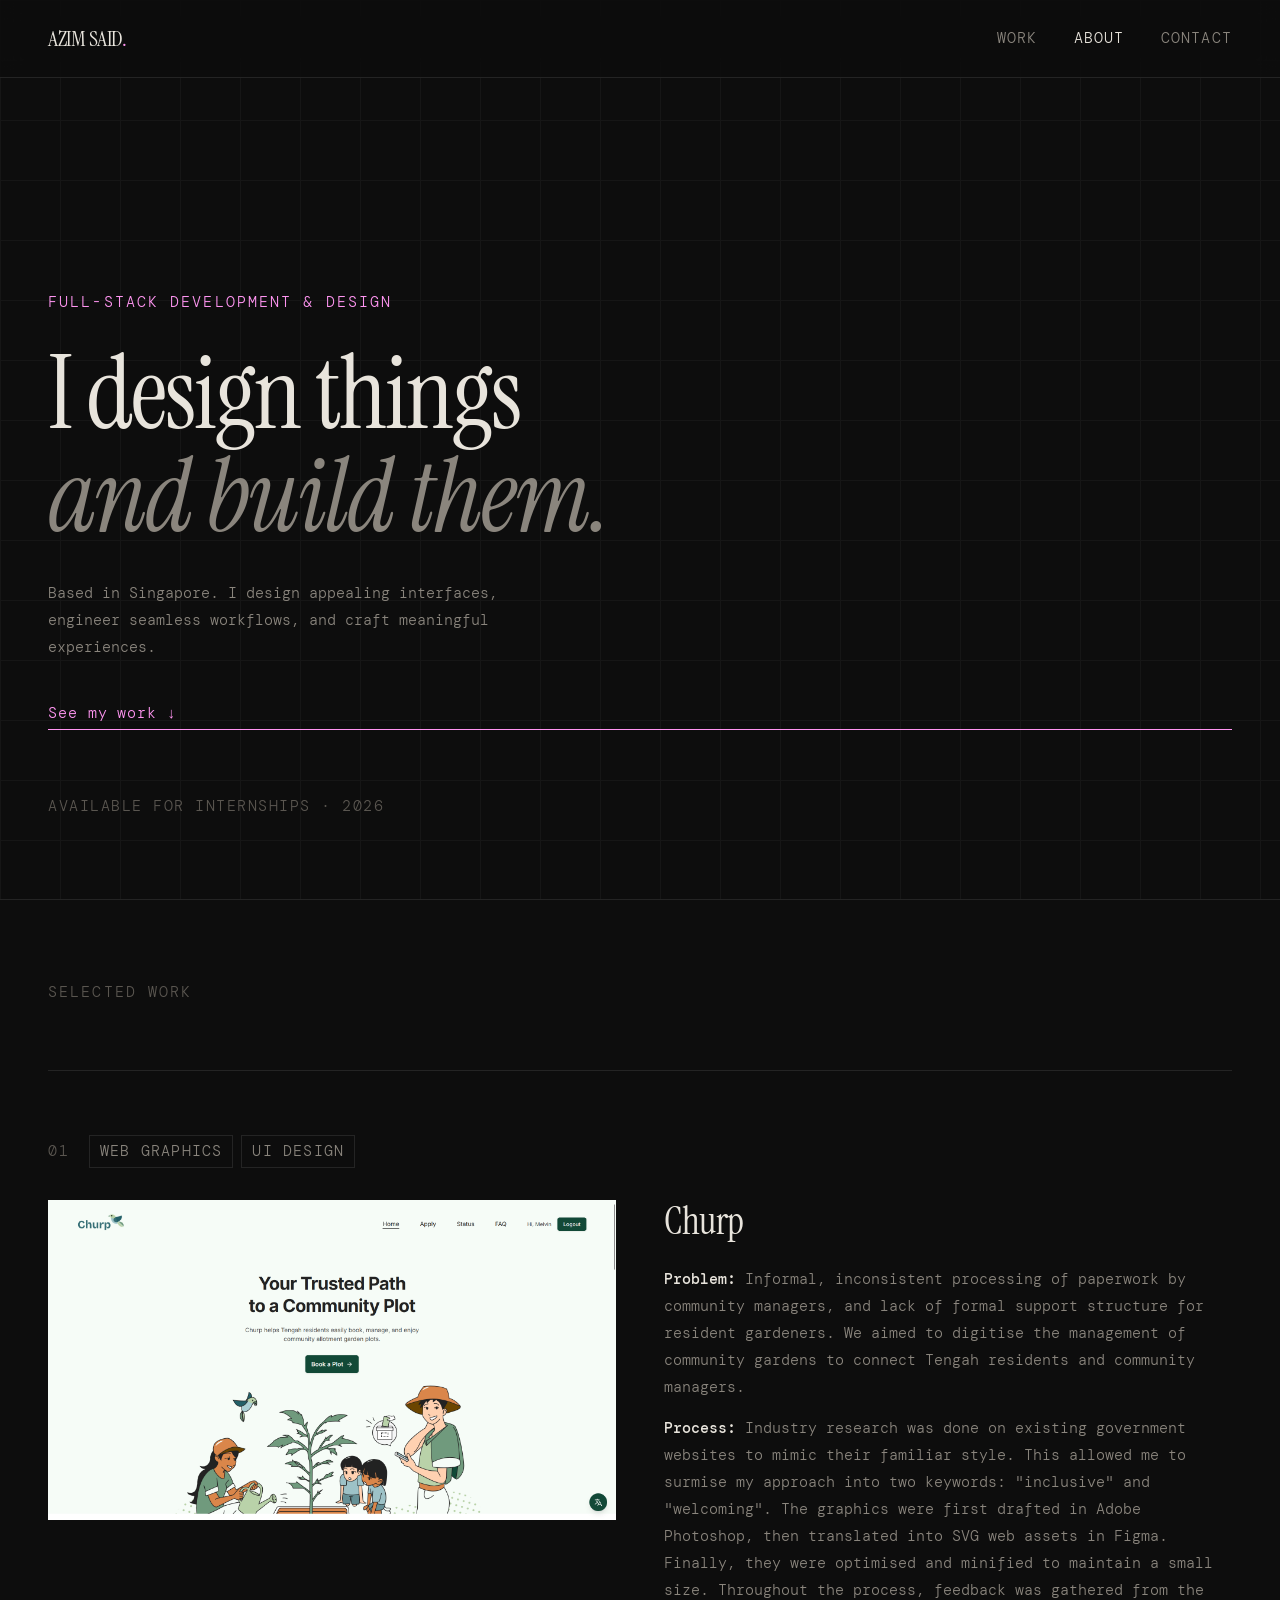
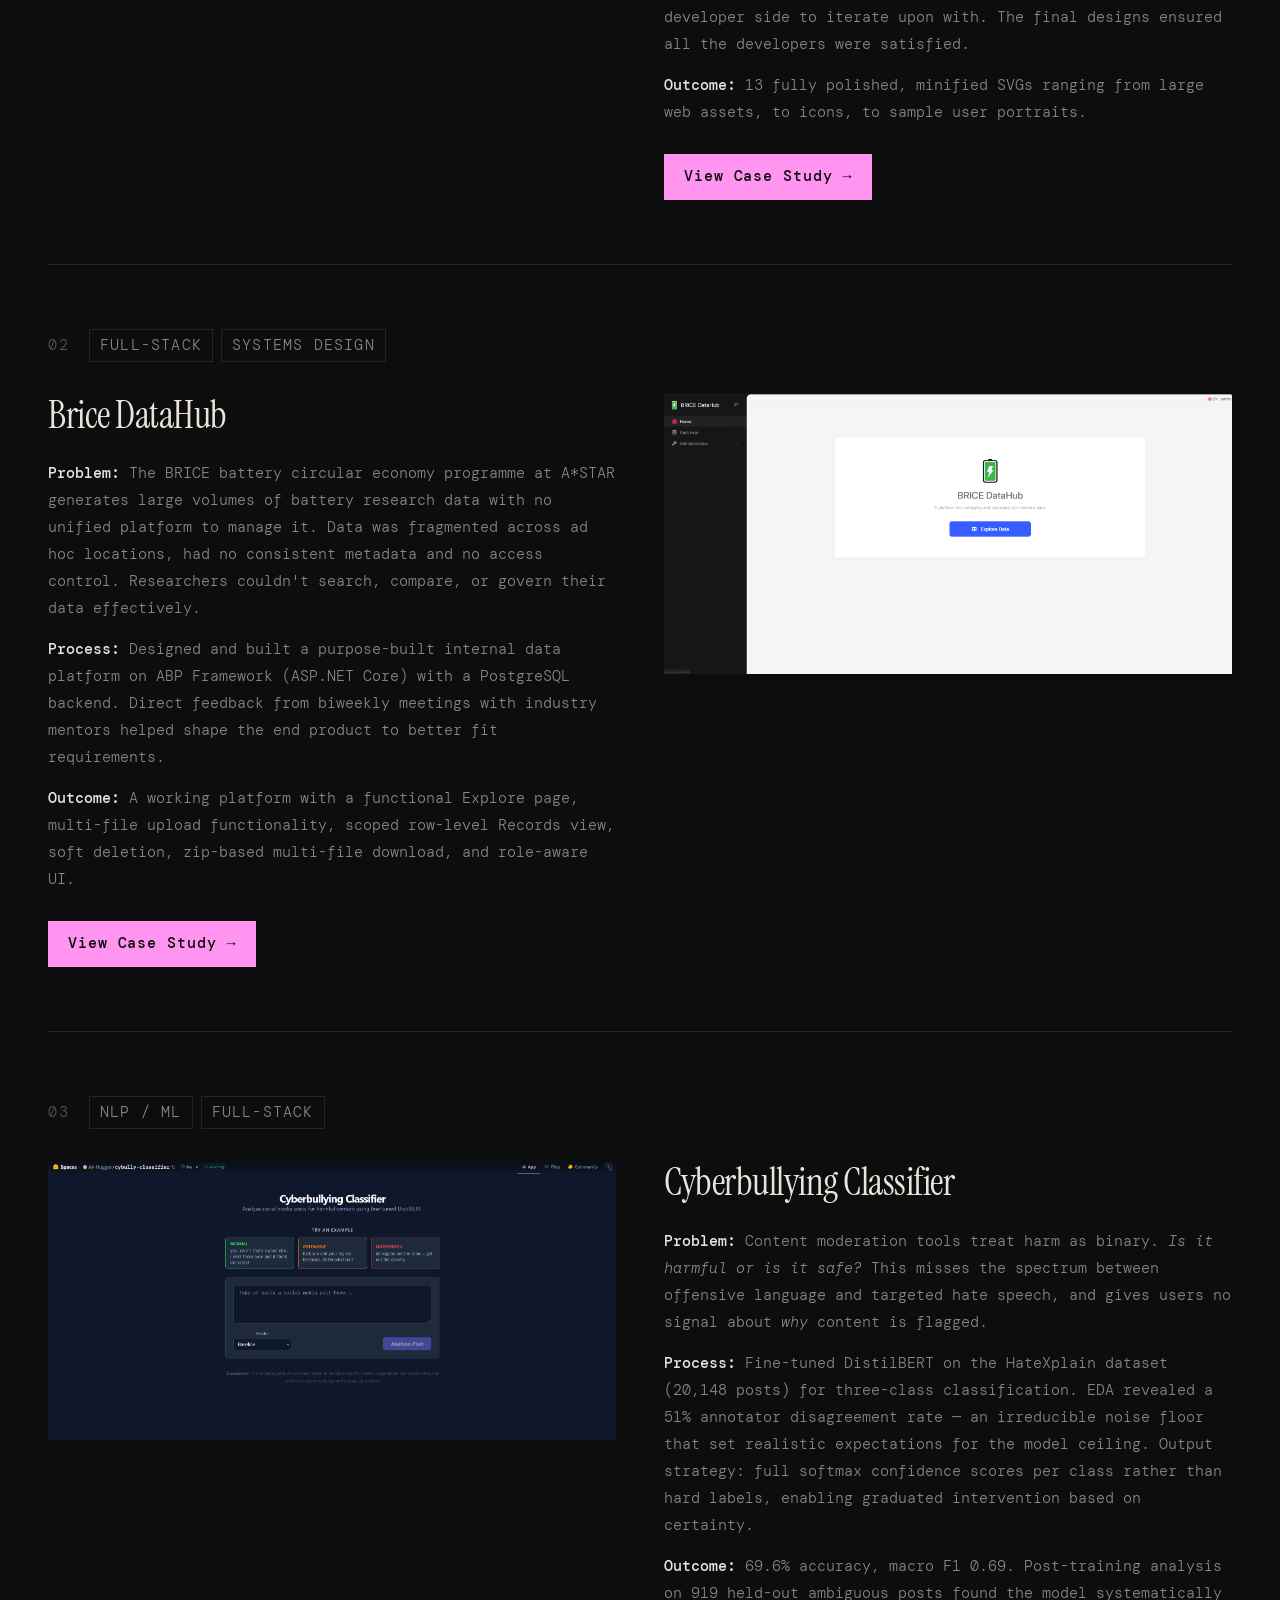
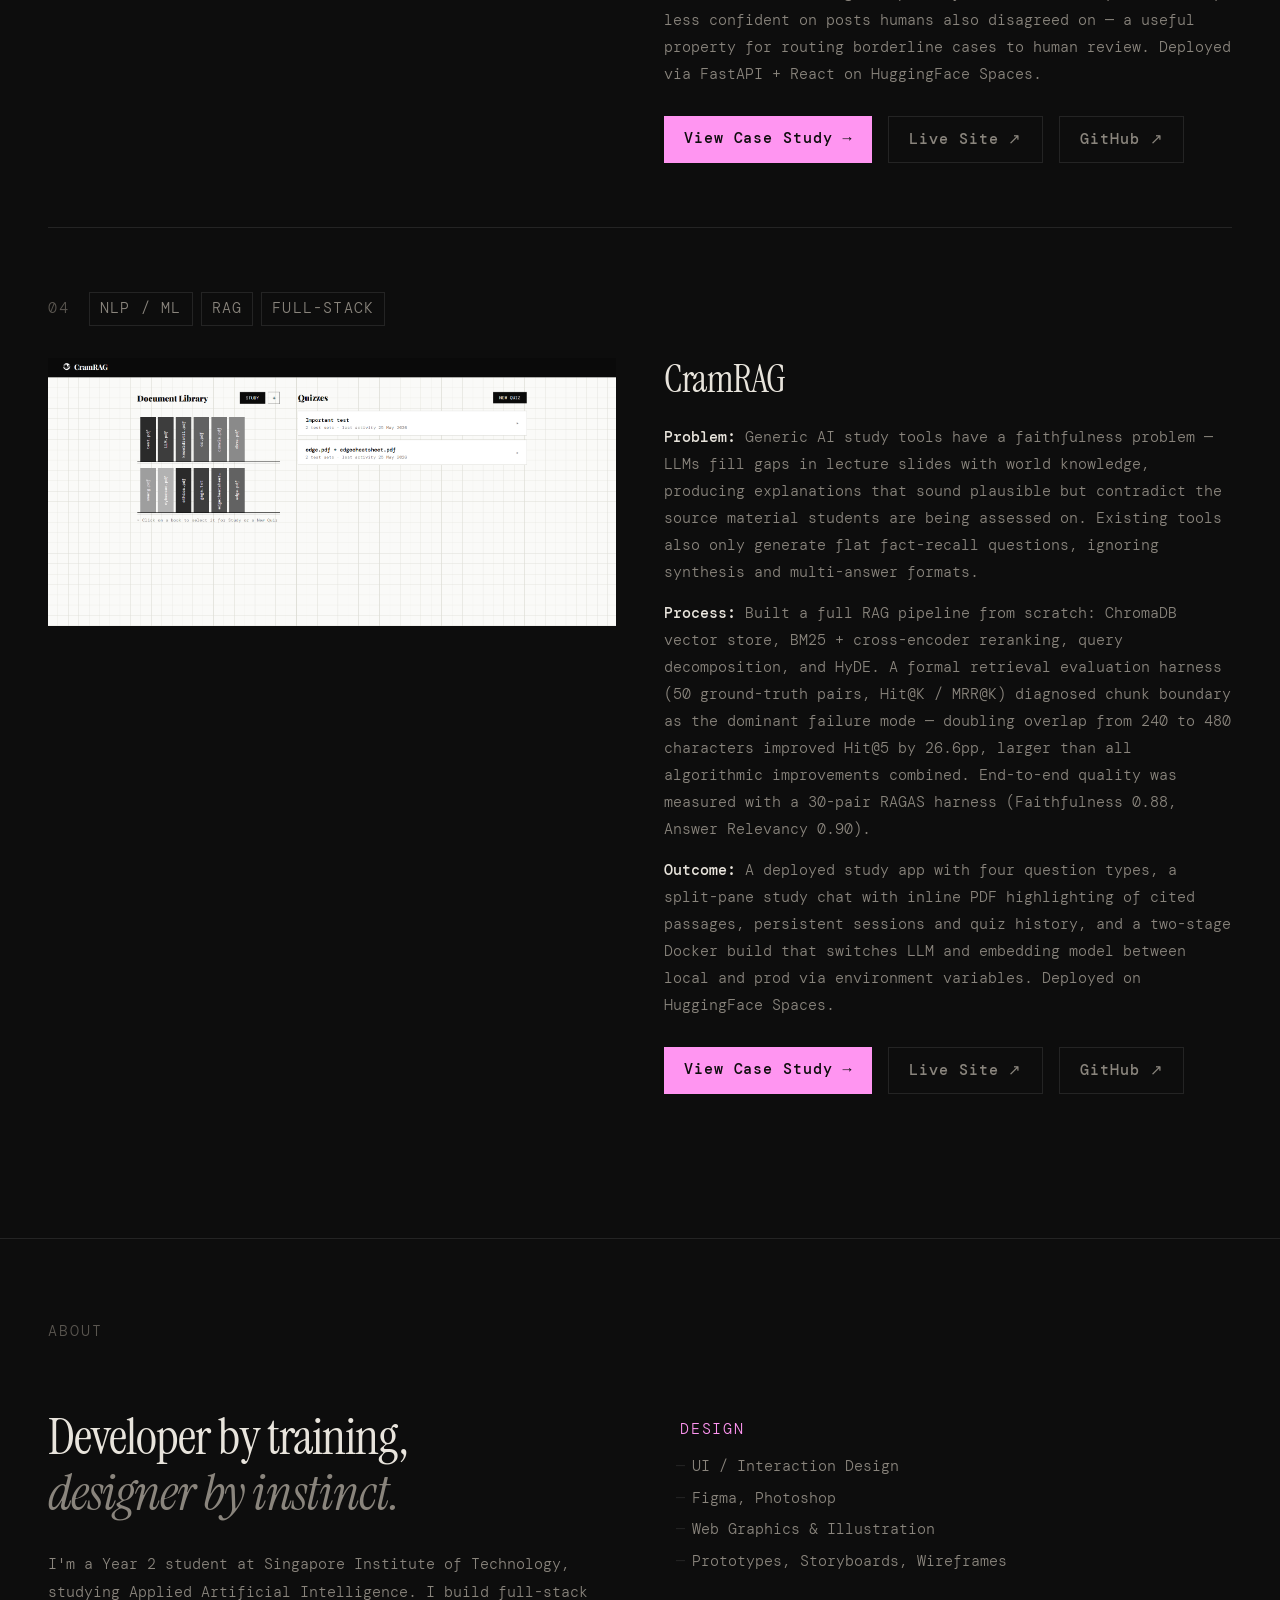
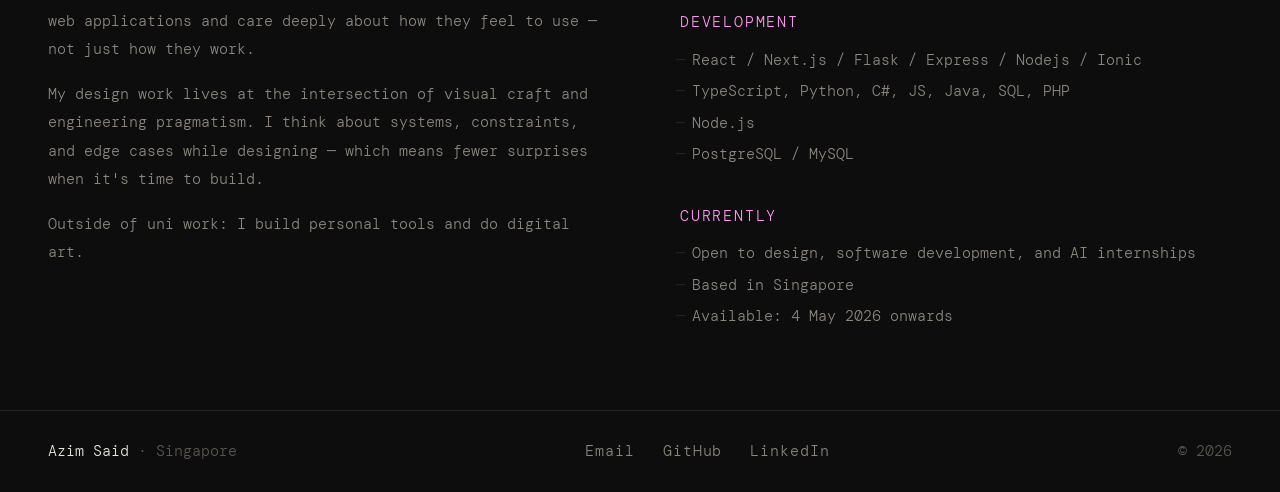
==== commit 2025c95b: "added CramRAG" ====
--- a/index.html
+++ b/index.html
@@ -143,7 +143,8 @@
         <div class="project-info">
           <h2 class="project-title">Cyberbullying Classifier</h2>
           <p class="project-problem">
-            <strong>Problem:</strong> Content moderation tools treat harm as binary. <em>Is it harmful or is it safe?</em>
+            <strong>Problem:</strong> Content moderation tools treat harm as binary. <em>Is it harmful or is it
+              safe?</em>
             This misses the spectrum between offensive language and targeted hate speech, and gives
             users no signal about <em>why</em> content is flagged.
           </p>
@@ -162,13 +163,61 @@
           </p>
           <div class="project-links">
             <a href="work/project_cybully.html" class="link-btn">View Case Study →</a>
-            <a href="https://huggingface.co/spaces/AA-Hugger/cybully-classifier" class="link-btn link-ghost">Live Site ↗</a>
+            <a href="https://huggingface.co/spaces/AA-Hugger/cybully-classifier" class="link-btn link-ghost">Live Site
+              ↗</a>
             <a href="https://github.com/azim-git/Cybully/tree/master" class="link-btn link-ghost">GitHub ↗</a>
           </div>
         </div>
       </div>
       </div>
     </article>
+
+    <!-- Project N — CramRAG -->
+    <article class="project" data-index="04">
+      <div class="project-meta">
+        <span class="project-number">04</span>
+        <div class="project-tags">
+          <span class="tag">NLP / ML</span>
+          <span class="tag">RAG</span>
+          <span class="tag">Full-Stack</span>
+        </div>
+      </div>
+      <div class="project-content">
+        <div class="project-image">
+          <img src="images/cramrag_home.png" alt="CramRAG home screen" />
+        </div>
+        <div class="project-info">
+          <h2 class="project-title">CramRAG</h2>
+          <p class="project-problem">
+            <strong>Problem:</strong> Generic AI study tools have a faithfulness problem — LLMs fill
+            gaps in lecture slides with world knowledge, producing explanations that sound plausible
+            but contradict the source material students are being assessed on. Existing tools also
+            only generate flat fact-recall questions, ignoring synthesis and multi-answer formats.
+          </p>
+          <p class="project-process">
+            <strong>Process:</strong> Built a full RAG pipeline from scratch: ChromaDB vector store,
+            BM25 + cross-encoder reranking, query decomposition, and HyDE. A formal retrieval
+            evaluation harness (50 ground-truth pairs, Hit@K / MRR@K) diagnosed chunk boundary as
+            the dominant failure mode — doubling overlap from 240 to 480 characters improved Hit@5
+            by 26.6pp, larger than all algorithmic improvements combined. End-to-end quality was
+            measured with a 30-pair RAGAS harness (Faithfulness 0.88, Answer Relevancy 0.90).
+          </p>
+          <p class="project-outcome">
+            <strong>Outcome:</strong> A deployed study app with four question types, a split-pane
+            study chat with inline PDF highlighting of cited passages, persistent sessions and quiz
+            history, and a two-stage Docker build that switches LLM and embedding model between local
+            and prod via environment variables. Deployed on HuggingFace Spaces.
+          </p>
+          <div class="project-links">
+            <a href="work/project_cramrag.html" class="link-btn">View Case Study →</a>
+            <a href="https://huggingface.co/spaces/AA-Hugger/CramRAG" class="link-btn link-ghost" target="_blank">Live
+              Site ↗</a>
+            <a href="https://github.com/azim-git/CramRAG" class="link-btn link-ghost" target="_blank">GitHub ↗</a>
+          </div>
+        </div>
+      </div>
+    </article>
+
 
   </section>
 
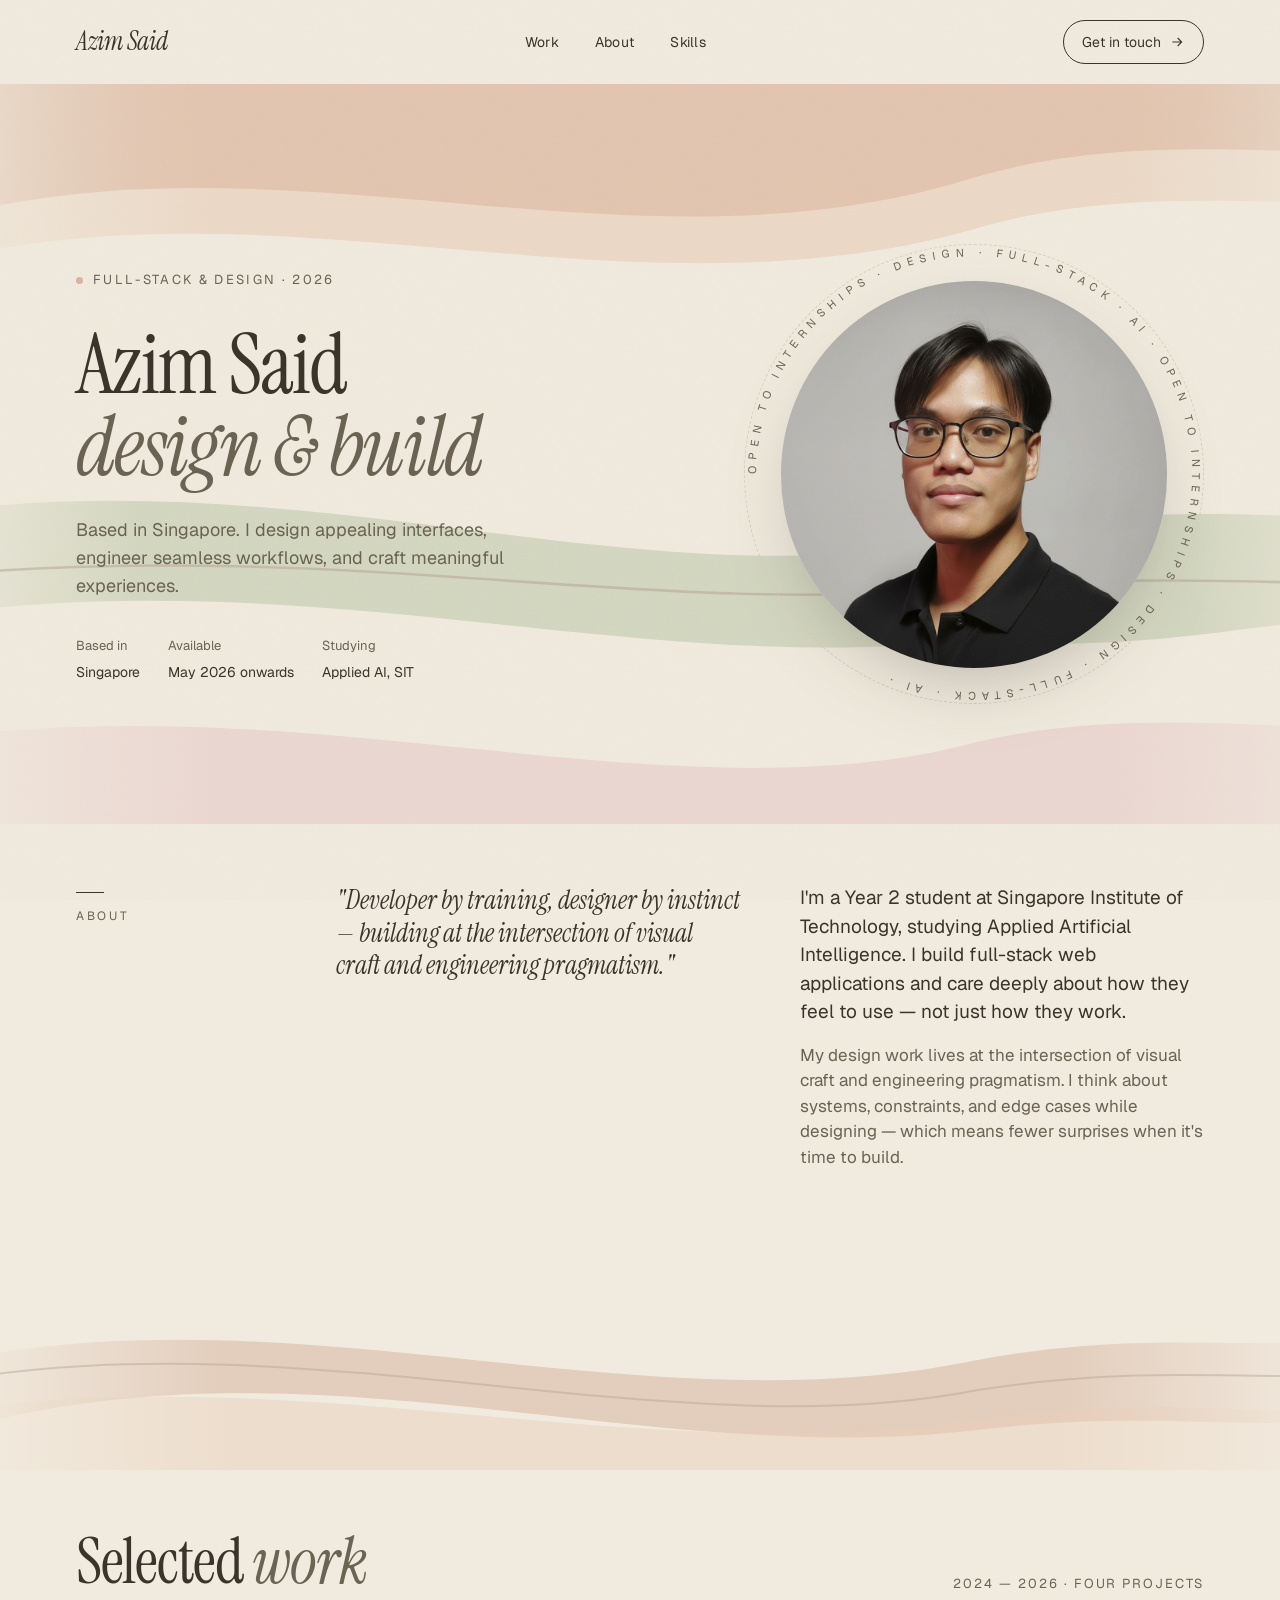
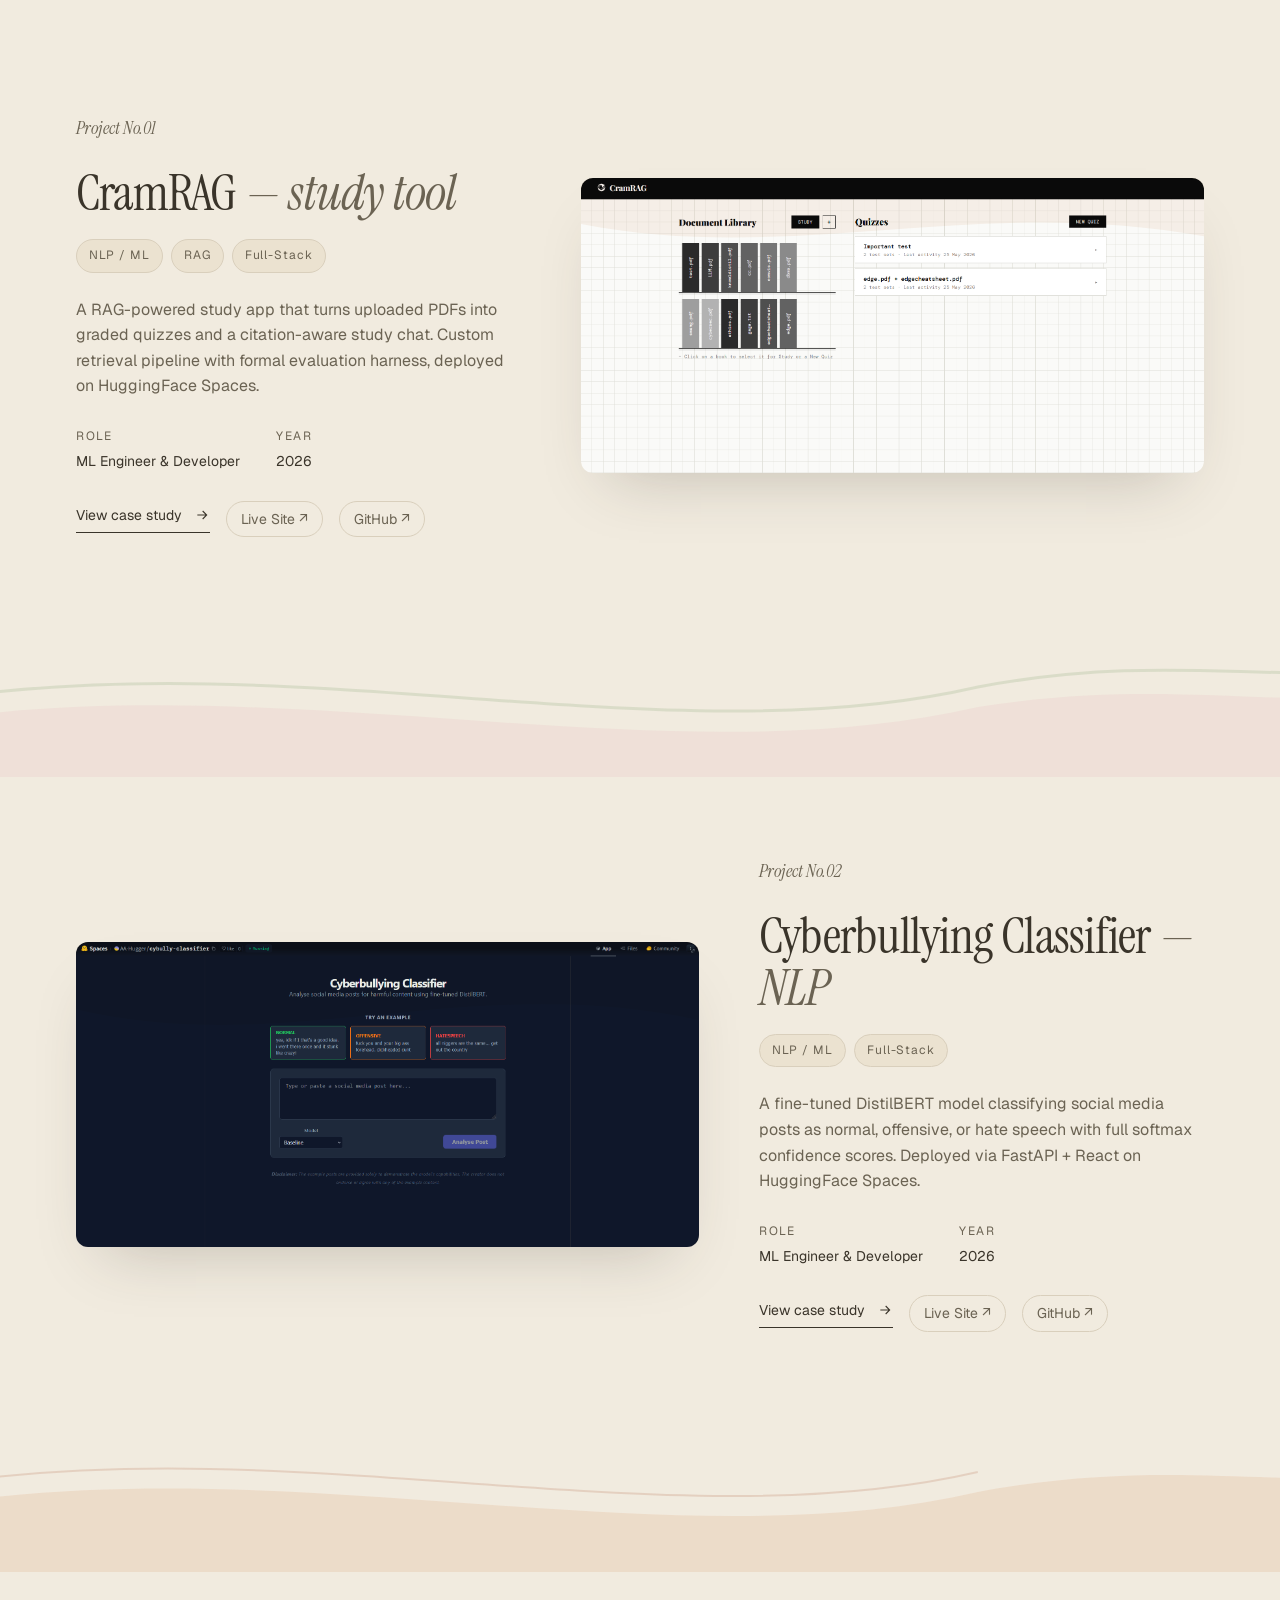
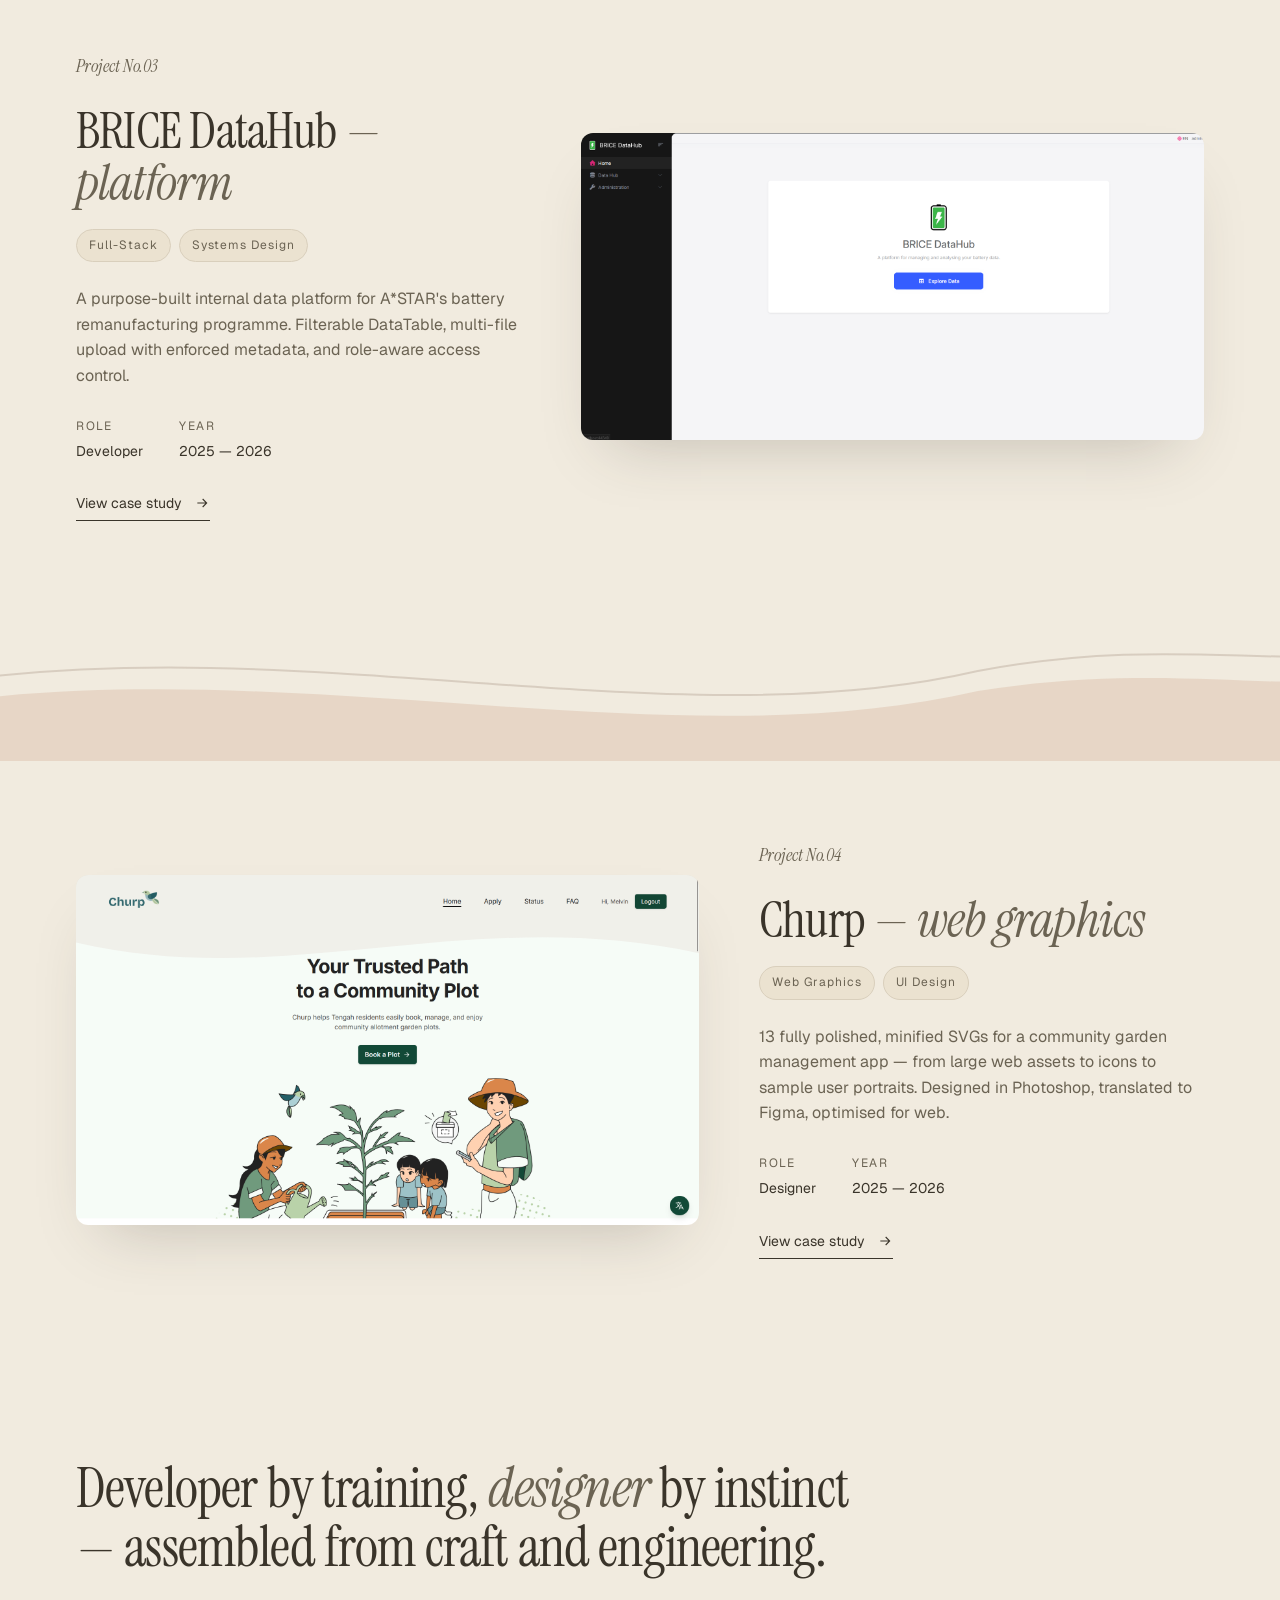
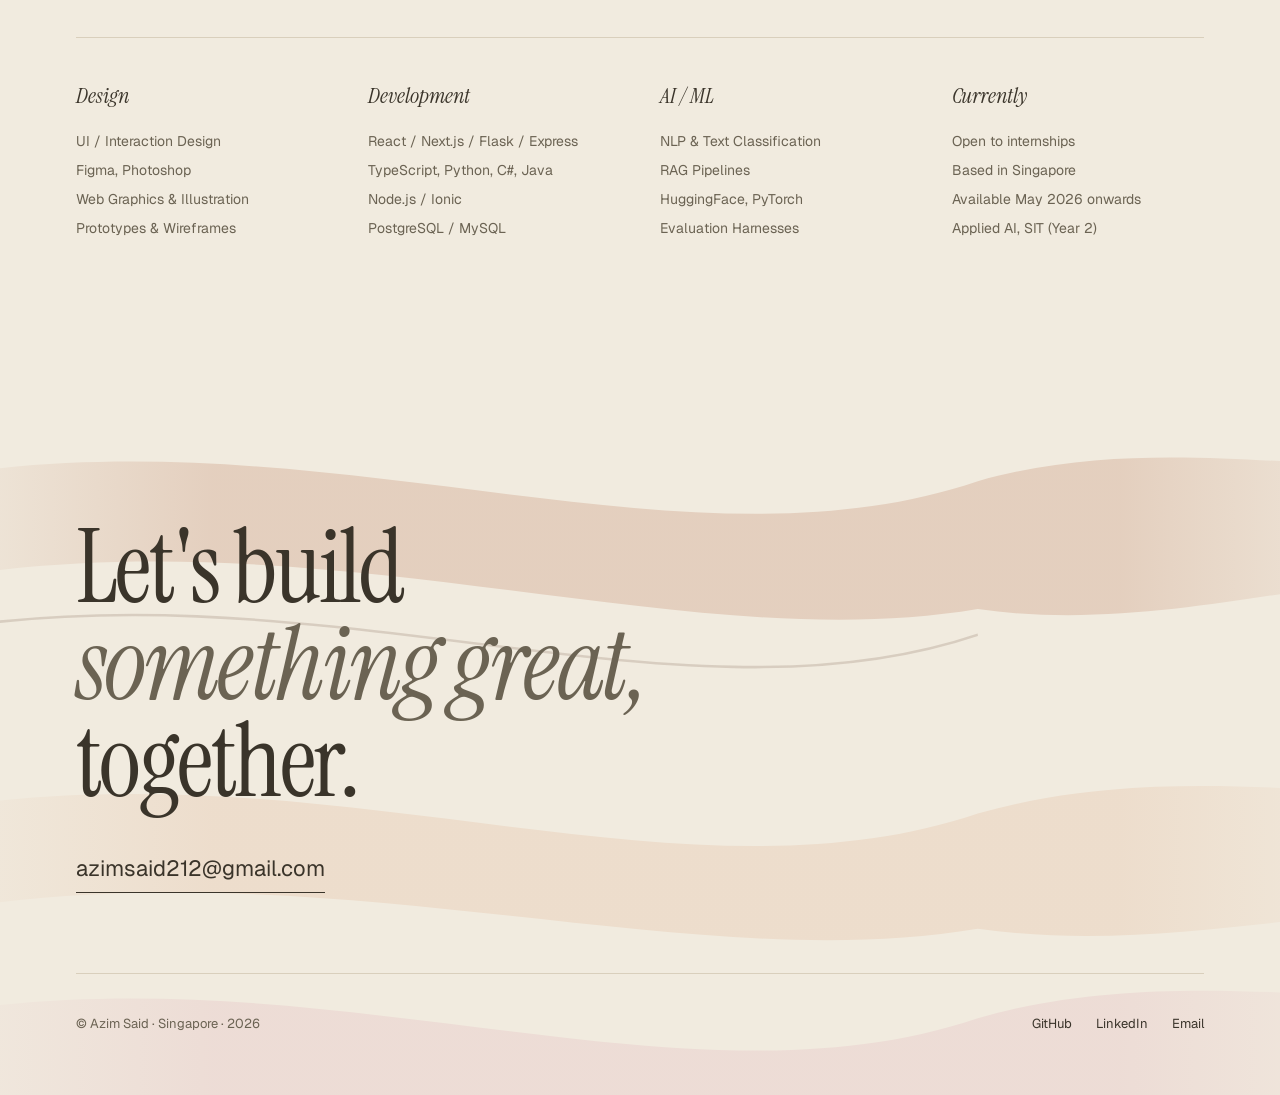
==== commit 131d4a66: "Frontend Redesign lightbox" ====
--- a/index.html
+++ b/index.html
@@ -9,7 +9,7 @@
   <link rel="preconnect" href="https://fonts.googleapis.com" />
   <link rel="preconnect" href="https://fonts.gstatic.com" crossorigin />
   <link
-    href="https://fonts.googleapis.com/css2?family=Instrument+Serif:ital@0;1&family=DM+Mono:wght@300;400;500&display=swap"
+    href="https://fonts.googleapis.com/css2?family=Instrument+Serif:ital@0;1&family=Geist:wght@300;400;500;600&display=swap"
     rel="stylesheet" />
 </head>
 
@@ -17,256 +17,331 @@
 
   <!-- NAV -->
   <nav class="nav">
-    <span class="nav-logo">AZIM SAID<span class="dot">.</span></span>
-    <div class="nav-links">
-      <a href="#work">Work</a>
-      <a href="#about">About</a>
-      <a href="mailto:you@email.com">Contact</a>
-    </div>
+    <a href="#" class="nav-brand">Azim Said</a>
+    <ul class="nav-links">
+      <li><a href="#work">Work</a></li>
+      <li><a href="#about">About</a></li>
+      <li><a href="#practice">Skills</a></li>
+    </ul>
+    <a href="mailto:azimsaid212@gmail.com" class="nav-contact">Get in touch
+      <svg viewBox="0 0 24 24" width="16" height="16" fill="none" stroke="currentColor" stroke-width="1.6">
+        <path d="M5 12h14M13 6l6 6-6 6"/>
+      </svg>
+    </a>
   </nav>
 
   <!-- HERO -->
   <section class="hero">
-    <div class="hero-eyebrow">Full-Stack Development & Design</div>
-    <h1 class="hero-title">
-      I design things<br />
-      <em>and build them.</em>
-    </h1>
-    <p class="hero-sub">
-      Based in Singapore. I design appealing interfaces, engineer seamless workflows, and craft meaningful experiences.
-    </p>
-    <a href="#work" class="hero-cta">See my work ↓</a>
-    <div class="hero-tag">Available for internships · 2026</div>
-  </section>
-
-  <!-- WORK -->
-  <section class="work" id="work">
-    <div class="section-label">Selected Work</div>
-
-    <!-- Project 1 -->
-    <article class="project" data-index="01">
-      <div class="project-meta">
-        <span class="project-number">01</span>
-        <div class="project-tags">
-          <span class="tag">Web Graphics</span>
-          <span class="tag">UI Design</span>
-        </div>
-      </div>
-      <div class="project-content">
-        <div class="project-image">
-          <img src="images/churp_home.png" alt="Churp Homepage" />
-        </div>
-        <div class="project-info">
-          <h2 class="project-title">Churp</h2>
-          <p class="project-problem">
-            <strong>Problem:</strong> Informal, inconsistent processing of paperwork by community managers, and lack of
-            formal support structure for resident gardeners.
-            We aimed to digitise the management of community gardens to connect Tengah residents and community managers.
-          </p>
-          <p class="project-process">
-            <strong>Process:</strong> Industry research was done on existing government websites to mimic their familiar
-            style.
-            This allowed me to surmise my approach into two keywords: "inclusive" and "welcoming". The graphics were
-            first drafted in Adobe Photoshop, then translated into SVG web assets in Figma.
-            Finally, they were optimised and minified to maintain a small size.
-
-            Throughout the process, feedback was gathered from the developer side to iterate upon with. The final
-            designs ensured all the developers were satisfied.
-          </p>
-          <p class="project-outcome">
-            <strong>Outcome:</strong> 13 fully polished, minified SVGs ranging from large web assets, to icons, to
-            sample user portraits.
-
-          </p>
-          <div class="project-links">
-            <a href="work/project_churp.html" class="link-btn">View Case Study →</a>
-            <!-- <a href="#" class="link-btn link-ghost">Live Site ↗</a> -->
-          </div>
-        </div>
-      </div>
-    </article>
-
-    <!-- Project 2 -->
-    <article class="project" data-index="02">
-      <div class="project-meta">
-        <span class="project-number">02</span>
-        <div class="project-tags">
-          <span class="tag">Full-Stack</span>
-          <span class="tag">Systems Design</span>
-        </div>
-      </div>
-      <div class="project-content project-content--reverse">
-        <div class="project-image">
-          <img src="images/brice_home.png" alt="Brice DataHub Homepage" />
-        </div>
-        <div class="project-info">
-          <h2 class="project-title">Brice DataHub</h2>
-          <p class="project-problem">
-            <strong>Problem:</strong> The BRICE battery circular economy programme at A*STAR generates large volumes of
-            battery research data with no unified platform to manage it. Data was fragmented across ad hoc locations,
-            had no consistent metadata and no access control. Researchers couldn't search, compare, or govern their data
-            effectively.
-          </p>
-          <p class="project-process">
-            <strong>Process:</strong> Designed and built a purpose-built internal data platform
-            on ABP Framework (ASP.NET Core) with a PostgreSQL backend.
-            Direct feedback from biweekly meetings with industry mentors helped shape the end product to better fit
-            requirements.
-
-          </p>
-          <p class="project-outcome">
-            <strong>Outcome:</strong> A working platform with a functional Explore page,
-            multi-file upload functionality, scoped row-level Records view, soft
-            deletion, zip-based multi-file download, and role-aware UI.
-          </p>
-          <div class="project-links">
-            <a href="work/project_brice.html" class="link-btn">View Case Study →</a>
-            <!-- <a href="#" class="link-btn link-ghost">GitHub ↗</a> -->
-          </div>
-        </div>
-      </div>
-    </article>
-
-    <!-- Project 3 -->
-    <article class="project" data-index="03">
-      <div class="project-meta">
-        <span class="project-number">03</span>
-        <div class="project-tags">
-          <span class="tag">NLP / ML</span>
-          <span class="tag">Full-Stack</span>
-        </div>
-      </div>
-      <div class="project-content">
-        <div class="project-image">
-          <img src="images/cybully_main.png" alt="Cyberbullying Classifier Homepage" />
-        </div>
-        <div class="project-info">
-          <h2 class="project-title">Cyberbullying Classifier</h2>
-          <p class="project-problem">
-            <strong>Problem:</strong> Content moderation tools treat harm as binary. <em>Is it harmful or is it
-              safe?</em>
-            This misses the spectrum between offensive language and targeted hate speech, and gives
-            users no signal about <em>why</em> content is flagged.
-          </p>
-          <p class="project-process">
-            <strong>Process:</strong> Fine-tuned DistilBERT on the HateXplain dataset (20,148 posts)
-            for three-class classification. EDA revealed a 51% annotator disagreement rate —
-            an irreducible noise floor that set realistic expectations for the model ceiling.
-            Output strategy: full softmax confidence scores per class rather than hard labels,
-            enabling graduated intervention based on certainty.
-          </p>
-          <p class="project-outcome">
-            <strong>Outcome:</strong> 69.6% accuracy, macro F1 0.69. Post-training analysis on 919
-            held-out ambiguous posts found the model systematically less confident on posts humans
-            also disagreed on — a useful property for routing borderline cases to human review.
-            Deployed via FastAPI + React on HuggingFace Spaces.
-          </p>
-          <div class="project-links">
-            <a href="work/project_cybully.html" class="link-btn">View Case Study →</a>
-            <a href="https://huggingface.co/spaces/AA-Hugger/cybully-classifier" class="link-btn link-ghost">Live Site
-              ↗</a>
-            <a href="https://github.com/azim-git/Cybully/tree/master" class="link-btn link-ghost">GitHub ↗</a>
-          </div>
-        </div>
-      </div>
-      </div>
-    </article>
-
-    <!-- Project N — CramRAG -->
-    <article class="project" data-index="04">
-      <div class="project-meta">
-        <span class="project-number">04</span>
+    <div class="hero-ribbons" aria-hidden="true">
+      <svg viewBox="0 0 1440 720" preserveAspectRatio="none">
+        <defs>
+          <linearGradient id="r-clay" x1="0" x2="1" y1="0" y2="0">
+            <stop offset="0%" stop-color="var(--r1)" stop-opacity="0.0"/>
+            <stop offset="20%" stop-color="var(--r1)" stop-opacity="0.95"/>
+            <stop offset="80%" stop-color="var(--r1)" stop-opacity="0.95"/>
+            <stop offset="100%" stop-color="var(--r1)" stop-opacity="0.0"/>
+          </linearGradient>
+          <linearGradient id="r-sage" x1="0" x2="1" y1="0" y2="0">
+            <stop offset="0%" stop-color="var(--r2)" stop-opacity="0.0"/>
+            <stop offset="15%" stop-color="var(--r2)" stop-opacity="0.85"/>
+            <stop offset="85%" stop-color="var(--r2)" stop-opacity="0.85"/>
+            <stop offset="100%" stop-color="var(--r2)" stop-opacity="0.0"/>
+          </linearGradient>
+          <linearGradient id="r-butter" x1="0" x2="1" y1="0" y2="0">
+            <stop offset="0%" stop-color="var(--r3)" stop-opacity="0.0"/>
+            <stop offset="20%" stop-color="var(--r3)" stop-opacity="0.9"/>
+            <stop offset="80%" stop-color="var(--r3)" stop-opacity="0.9"/>
+            <stop offset="100%" stop-color="var(--r3)" stop-opacity="0.0"/>
+          </linearGradient>
+          <linearGradient id="r-rose" x1="0" x2="1" y1="0" y2="0">
+            <stop offset="0%" stop-color="var(--r5)" stop-opacity="0.0"/>
+            <stop offset="20%" stop-color="var(--r5)" stop-opacity="0.9"/>
+            <stop offset="80%" stop-color="var(--r5)" stop-opacity="0.9"/>
+            <stop offset="100%" stop-color="var(--r5)" stop-opacity="0.0"/>
+          </linearGradient>
+        </defs>
+        <path d="M -100,140 C 300,30 700,200 1100,90 C 1300,40 1500,80 1600,60 L 1600,-40 L -100,-40 Z"
+              fill="url(#r-clay)"/>
+        <path d="M -100,180 C 300,80 700,240 1100,140 C 1300,90 1500,130 1600,110 L 1600,0 L -100,0 Z"
+              fill="url(#r-butter)" opacity="0.7"/>
+        <path d="M -100,420 C 350,360 720,510 1100,440 C 1300,400 1500,430 1600,420 L 1600,520 C 1500,505 1300,560 1100,540 C 720,580 350,460 -100,520 Z"
+              fill="url(#r-sage)" opacity="0.75"/>
+        <path d="M -100,480 C 400,440 700,520 1100,490 C 1300,475 1500,490 1600,485"
+              stroke="var(--r4)" stroke-width="2.5" fill="none" opacity="0.55"/>
+        <path d="M -100,640 C 350,580 760,720 1100,640 C 1300,600 1500,640 1600,620 L 1600,720 L -100,720 Z"
+              fill="url(#r-rose)" opacity="0.85"/>
+      </svg>
+    </div>
+
+    <div class="hero-grid">
+      <div class="hero-text">
+        <div class="eyebrow"><span class="dot"></span> Full-Stack & Design · 2026</div>
+        <h1>Azim Said<br/><span class="accent">design & build</span></h1>
+        <p class="lede">Based in Singapore. I design appealing interfaces, engineer seamless workflows, and craft meaningful experiences.</p>
+        <div class="meta">
+          <div>Based in<span>Singapore</span></div>
+          <div>Available<span>May 2026 onwards</span></div>
+          <div>Studying<span>Applied AI, SIT</span></div>
+        </div>
+      </div>
+
+      <div class="hero-portrait">
+        <svg class="ring-label" viewBox="0 0 460 460" aria-hidden="true">
+          <defs>
+            <path id="ring-path" d="M 230,230 m -218,0 a 218,218 0 1,1 436,0 a 218,218 0 1,1 -436,0"/>
+          </defs>
+          <text font-family="Geist, sans-serif" font-size="11" letter-spacing="6" fill="var(--ink-soft)">
+            <textPath href="#ring-path" startOffset="0">
+              OPEN TO INTERNSHIPS · DESIGN · FULL-STACK · AI · OPEN TO INTERNSHIPS · DESIGN · FULL-STACK · AI ·&nbsp;
+            </textPath>
+          </text>
+        </svg>
+        <div class="ring"></div>
+        <div class="photo">
+          <img src="images/portrait.png" alt="Azim Said" />
+        </div>
+      </div>
+    </div>
+  </section>
+
+  <!-- ABOUT -->
+  <section class="about" id="about">
+    <div class="about-inner">
+      <div class="about-label">About</div>
+      <p class="about-quote">"Developer by training, designer by instinct — building at the intersection of visual craft and engineering pragmatism."</p>
+      <div class="about-body">
+        <p>I'm a Year 2 student at Singapore Institute of Technology, studying Applied Artificial Intelligence. I build full-stack web applications and care deeply about how they feel to use — not just how they work.</p>
+        <p>My design work lives at the intersection of visual craft and engineering pragmatism. I think about systems, constraints, and edge cases while designing — which means fewer surprises when it's time to build.</p>
+      </div>
+    </div>
+  </section>
+
+  <!-- DIVIDER RIBBON -->
+  <div class="divider-ribbon" aria-hidden="true">
+    <svg viewBox="0 0 1440 220" preserveAspectRatio="none">
+      <defs>
+        <linearGradient id="dr-clay" x1="0" x2="1" y1="0" y2="0">
+          <stop offset="0%" stop-color="var(--r1)" stop-opacity="0"/>
+          <stop offset="20%" stop-color="var(--r1)" stop-opacity="0.95"/>
+          <stop offset="80%" stop-color="var(--r1)" stop-opacity="0.95"/>
+          <stop offset="100%" stop-color="var(--r1)" stop-opacity="0"/>
+        </linearGradient>
+        <linearGradient id="dr-butter" x1="0" x2="1" y1="0" y2="0">
+          <stop offset="0%" stop-color="var(--r3)" stop-opacity="0"/>
+          <stop offset="20%" stop-color="var(--r3)" stop-opacity="0.9"/>
+          <stop offset="80%" stop-color="var(--r3)" stop-opacity="0.9"/>
+          <stop offset="100%" stop-color="var(--r3)" stop-opacity="0"/>
+        </linearGradient>
+      </defs>
+      <path d="M -50,110 C 350,40 720,180 1100,110 C 1280,80 1400,100 1500,90 L 1500,170 C 1400,180 1280,160 1100,180 C 720,220 350,80 -50,180 Z"
+            fill="url(#dr-clay)" opacity="0.6"/>
+      <path d="M -50,130 C 350,70 760,200 1100,140 C 1280,115 1400,130 1500,125"
+            stroke="var(--r4)" stroke-width="2" fill="none" opacity="0.5"/>
+      <path d="M -50,160 C 350,110 720,220 1100,170 C 1280,145 1400,165 1500,160 L 1500,220 L -50,220 Z"
+            fill="url(#dr-butter)" opacity="0.55"/>
+    </svg>
+  </div>
+
+  <!-- PROJECTS HEADER -->
+  <div class="projects-header" id="work">
+    <h2>Selected <em>work</em></h2>
+    <div class="projects-count">2024 — 2026 · Four projects</div>
+  </div>
+
+  <!-- Project 01 — CramRAG -->
+  <section class="project">
+    <div class="project-inner">
+      <div class="project-info">
+        <div class="project-index">Project No.01</div>
+        <h3>CramRAG <em>— study tool</em></h3>
         <div class="project-tags">
           <span class="tag">NLP / ML</span>
           <span class="tag">RAG</span>
           <span class="tag">Full-Stack</span>
         </div>
-      </div>
-      <div class="project-content">
-        <div class="project-image">
-          <img src="images/cramrag_home.png" alt="CramRAG home screen" />
-        </div>
-        <div class="project-info">
-          <h2 class="project-title">CramRAG</h2>
-          <p class="project-problem">
-            <strong>Problem:</strong> Generic AI study tools have a faithfulness problem — LLMs fill
-            gaps in lecture slides with world knowledge, producing explanations that sound plausible
-            but contradict the source material students are being assessed on. Existing tools also
-            only generate flat fact-recall questions, ignoring synthesis and multi-answer formats.
-          </p>
-          <p class="project-process">
-            <strong>Process:</strong> Built a full RAG pipeline from scratch: ChromaDB vector store,
-            BM25 + cross-encoder reranking, query decomposition, and HyDE. A formal retrieval
-            evaluation harness (50 ground-truth pairs, Hit@K / MRR@K) diagnosed chunk boundary as
-            the dominant failure mode — doubling overlap from 240 to 480 characters improved Hit@5
-            by 26.6pp, larger than all algorithmic improvements combined. End-to-end quality was
-            measured with a 30-pair RAGAS harness (Faithfulness 0.88, Answer Relevancy 0.90).
-          </p>
-          <p class="project-outcome">
-            <strong>Outcome:</strong> A deployed study app with four question types, a split-pane
-            study chat with inline PDF highlighting of cited passages, persistent sessions and quiz
-            history, and a two-stage Docker build that switches LLM and embedding model between local
-            and prod via environment variables. Deployed on HuggingFace Spaces.
-          </p>
-          <div class="project-links">
-            <a href="work/project_cramrag.html" class="link-btn">View Case Study →</a>
-            <a href="https://huggingface.co/spaces/AA-Hugger/CramRAG" class="link-btn link-ghost" target="_blank">Live
-              Site ↗</a>
-            <a href="https://github.com/azim-git/CramRAG" class="link-btn link-ghost" target="_blank">GitHub ↗</a>
-          </div>
-        </div>
-      </div>
-    </article>
-
-
-  </section>
-
-  <!-- ABOUT -->
-  <section class="about" id="about">
-    <div class="section-label">About</div>
-    <div class="about-grid">
-      <div class="about-text">
-        <h2>Developer by training,<br /><em>designer by instinct.</em></h2>
-        <p>
-          I'm a Year 2 student at Singapore Institute of Technology, studying Applied Artificial Intelligence. I build
-          full-stack
-          web applications and care deeply about how they feel to use — not just how
-          they work.
-        </p>
-        <p>
-          My design work lives at the intersection of visual craft and engineering
-          pragmatism. I think about systems, constraints, and edge cases while
-          designing — which means fewer surprises when it's time to build.
-        </p>
-        <p>
-          Outside of uni work: I build personal tools and do digital art.
-        </p>
-      </div>
-      <div class="about-skills">
-        <div class="skills-group">
-          <div class="skills-label">Design</div>
+        <p>A RAG-powered study app that turns uploaded PDFs into graded quizzes and a citation-aware study chat. Custom retrieval pipeline with formal evaluation harness, deployed on HuggingFace Spaces.</p>
+        <div class="project-meta-row">
+          <div>Role<span>ML Engineer & Developer</span></div>
+          <div>Year<span>2026</span></div>
+        </div>
+        <div class="project-links">
+          <a href="work/project_cramrag.html" class="project-cta">
+            View case study
+            <svg viewBox="0 0 24 24" fill="none" stroke="currentColor" stroke-width="1.6"><path d="M5 12h14M13 6l6 6-6 6"/></svg>
+          </a>
+          <a href="https://huggingface.co/spaces/AA-Hugger/CramRAG" class="project-link-ghost" target="_blank">Live Site ↗</a>
+          <a href="https://github.com/azim-git/CramRAG" class="project-link-ghost" target="_blank">GitHub ↗</a>
+        </div>
+      </div>
+      <div class="project-visual">
+        <img src="images/cramrag_home.png" alt="CramRAG home screen" />
+        <svg class="vribbon" viewBox="0 0 600 450" preserveAspectRatio="none">
+          <path d="M -20,380 C 150,320 360,420 620,360 L 620,460 L -20,460 Z" fill="var(--r1)" opacity="0.5"/>
+          <path d="M -20,40 C 200,90 380,10 620,60 L 620,-20 L -20,-20 Z" fill="var(--r3)" opacity="0.45"/>
+        </svg>
+      </div>
+    </div>
+  </section>
+
+  <div class="between" aria-hidden="true">
+    <svg viewBox="0 0 1440 160" preserveAspectRatio="none">
+      <path d="M -50,80 C 350,30 760,140 1100,70 C 1280,40 1400,60 1500,55"
+            stroke="var(--r2)" stroke-width="3" fill="none" opacity="0.5"/>
+      <path d="M -50,100 C 350,55 760,160 1100,90 C 1280,65 1400,85 1500,80 L 1500,160 L -50,160 Z"
+            fill="var(--r5)" opacity="0.45"/>
+    </svg>
+  </div>
+
+  <!-- Project 02 — Cybully -->
+  <section class="project reverse">
+    <div class="project-inner">
+      <div class="project-visual">
+        <img src="images/cybully_main.png" alt="Cyberbullying Classifier" />
+        <svg class="vribbon" viewBox="0 0 600 450" preserveAspectRatio="none">
+          <path d="M -20,60 C 200,120 380,20 620,80 L 620,-20 L -20,-20 Z" fill="var(--r2)" opacity="0.45"/>
+          <path d="M -20,400 C 180,360 380,440 620,390 L 620,460 L -20,460 Z" fill="var(--r5)" opacity="0.5"/>
+        </svg>
+      </div>
+      <div class="project-info">
+        <div class="project-index">Project No.02</div>
+        <h3>Cyberbullying Classifier <em>— NLP</em></h3>
+        <div class="project-tags">
+          <span class="tag">NLP / ML</span>
+          <span class="tag">Full-Stack</span>
+        </div>
+        <p>A fine-tuned DistilBERT model classifying social media posts as normal, offensive, or hate speech with full softmax confidence scores. Deployed via FastAPI + React on HuggingFace Spaces.</p>
+        <div class="project-meta-row">
+          <div>Role<span>ML Engineer & Developer</span></div>
+          <div>Year<span>2026</span></div>
+        </div>
+        <div class="project-links">
+          <a href="work/project_cybully.html" class="project-cta">
+            View case study
+            <svg viewBox="0 0 24 24" fill="none" stroke="currentColor" stroke-width="1.6"><path d="M5 12h14M13 6l6 6-6 6"/></svg>
+          </a>
+          <a href="https://huggingface.co/spaces/AA-Hugger/cybully-classifier" class="project-link-ghost" target="_blank">Live Site ↗</a>
+          <a href="https://github.com/azim-git/Cybully/tree/master" class="project-link-ghost" target="_blank">GitHub ↗</a>
+        </div>
+      </div>
+    </div>
+  </section>
+
+  <div class="between" aria-hidden="true">
+    <svg viewBox="0 0 1440 160" preserveAspectRatio="none">
+      <path d="M -50,90 C 350,40 760,150 1100,80 C 1280,50 1400,70 1500,65 L 1500,160 L -50,160 Z"
+            fill="var(--r3)" opacity="0.55"/>
+      <path d="M -50,70 C 350,20 760,130 1100,60"
+            stroke="var(--r1)" stroke-width="2" fill="none" opacity="0.5"/>
+    </svg>
+  </div>
+
+  <!-- Project 03 — BRICE -->
+  <section class="project">
+    <div class="project-inner">
+      <div class="project-info">
+        <div class="project-index">Project No.03</div>
+        <h3>BRICE DataHub <em>— platform</em></h3>
+        <div class="project-tags">
+          <span class="tag">Full-Stack</span>
+          <span class="tag">Systems Design</span>
+        </div>
+        <p>A purpose-built internal data platform for A*STAR's battery remanufacturing programme. Filterable DataTable, multi-file upload with enforced metadata, and role-aware access control.</p>
+        <div class="project-meta-row">
+          <div>Role<span>Developer</span></div>
+          <div>Year<span>2025 — 2026</span></div>
+        </div>
+        <a href="work/project_brice.html" class="project-cta">
+          View case study
+          <svg viewBox="0 0 24 24" fill="none" stroke="currentColor" stroke-width="1.6"><path d="M5 12h14M13 6l6 6-6 6"/></svg>
+        </a>
+      </div>
+      <div class="project-visual">
+        <img src="images/brice_home.png" alt="BRICE DataHub" />
+        <svg class="vribbon" viewBox="0 0 600 450" preserveAspectRatio="none">
+          <path d="M -20,380 C 150,330 360,420 620,360 L 620,460 L -20,460 Z" fill="var(--r4)" opacity="0.4"/>
+        </svg>
+      </div>
+    </div>
+  </section>
+
+  <div class="between" aria-hidden="true">
+    <svg viewBox="0 0 1440 160" preserveAspectRatio="none">
+      <path d="M -50,80 C 350,30 760,140 1100,70 C 1280,40 1400,60 1500,55"
+            stroke="var(--r4)" stroke-width="2" fill="none" opacity="0.45"/>
+      <path d="M -50,100 C 350,55 760,160 1100,90 C 1280,65 1400,85 1500,80 L 1500,160 L -50,160 Z"
+            fill="var(--r1)" opacity="0.4"/>
+    </svg>
+  </div>
+
+  <!-- Project 04 — Churp -->
+  <section class="project reverse">
+    <div class="project-inner">
+      <div class="project-visual">
+        <img src="images/churp_home.png" alt="Churp" />
+        <svg class="vribbon" viewBox="0 0 600 450" preserveAspectRatio="none">
+          <path d="M -20,60 C 200,120 380,20 620,80 L 620,-20 L -20,-20 Z" fill="var(--r5)" opacity="0.5"/>
+          <path d="M -20,400 C 180,360 380,440 620,390 L 620,460 L -20,460 Z" fill="var(--r2)" opacity="0.45"/>
+        </svg>
+      </div>
+      <div class="project-info">
+        <div class="project-index">Project No.04</div>
+        <h3>Churp <em>— web graphics</em></h3>
+        <div class="project-tags">
+          <span class="tag">Web Graphics</span>
+          <span class="tag">UI Design</span>
+        </div>
+        <p>13 fully polished, minified SVGs for a community garden management app — from large web assets to icons to sample user portraits. Designed in Photoshop, translated to Figma, optimised for web.</p>
+        <div class="project-meta-row">
+          <div>Role<span>Designer</span></div>
+          <div>Year<span>2025 — 2026</span></div>
+        </div>
+        <a href="work/project_churp.html" class="project-cta">
+          View case study
+          <svg viewBox="0 0 24 24" fill="none" stroke="currentColor" stroke-width="1.6"><path d="M5 12h14M13 6l6 6-6 6"/></svg>
+        </a>
+      </div>
+    </div>
+  </section>
+
+  <!-- SKILLS -->
+  <section class="practice" id="practice">
+    <div class="practice-inner">
+      <h2>Developer by training, <em>designer</em> by instinct — assembled from craft and engineering.</h2>
+      <div class="practice-grid">
+        <div class="practice-col">
+          <h4>Design</h4>
           <ul>
             <li>UI / Interaction Design</li>
             <li>Figma, Photoshop</li>
             <li>Web Graphics & Illustration</li>
-            <li>Prototypes, Storyboards, Wireframes</li>
+            <li>Prototypes & Wireframes</li>
           </ul>
         </div>
-        <div class="skills-group">
-          <div class="skills-label">Development</div>
+        <div class="practice-col">
+          <h4>Development</h4>
           <ul>
-            <li>React / Next.js / Flask / Express / Nodejs / Ionic</li>
-            <li>TypeScript, Python, C#, JS, Java, SQL, PHP</li>
-            <li>Node.js</li>
+            <li>React / Next.js / Flask / Express</li>
+            <li>TypeScript, Python, C#, Java</li>
+            <li>Node.js / Ionic</li>
             <li>PostgreSQL / MySQL</li>
           </ul>
         </div>
-        <div class="skills-group">
-          <div class="skills-label">Currently</div>
+        <div class="practice-col">
+          <h4>AI / ML</h4>
           <ul>
-            <li>Open to design, software development, and AI internships</li>
+            <li>NLP & Text Classification</li>
+            <li>RAG Pipelines</li>
+            <li>HuggingFace, PyTorch</li>
+            <li>Evaluation Harnesses</li>
+          </ul>
+        </div>
+        <div class="practice-col">
+          <h4>Currently</h4>
+          <ul>
+            <li>Open to internships</li>
             <li>Based in Singapore</li>
-            <li>Available: 4 May 2026 onwards</li>
+            <li>Available May 2026 onwards</li>
+            <li>Applied AI, SIT (Year 2)</li>
           </ul>
         </div>
       </div>
@@ -275,19 +350,53 @@
 
   <!-- FOOTER -->
   <footer class="footer">
-    <div class="footer-left">
-      <span>Azim Said</span>
-      <span class="footer-dim">· Singapore</span>
-    </div>
-    <div class="footer-links">
-      <a href="mailto:azimsaid212@gmail.com">Email</a>
-      <a href="https://github.com/azim-git" target="_blank">GitHub</a>
-      <a href="https://www.linkedin.com/in/azimsaid-/" target="_blank">LinkedIn</a>
-    </div>
-    <div class="footer-dim footer-year">© 2026</div>
+    <div class="footer-ribbons" aria-hidden="true">
+      <svg viewBox="0 0 1440 560" preserveAspectRatio="none">
+        <defs>
+          <linearGradient id="fr-clay" x1="0" x2="1" y1="0" y2="0">
+            <stop offset="0%" stop-color="var(--r1)" stop-opacity="0"/>
+            <stop offset="20%" stop-color="var(--r1)" stop-opacity="0.95"/>
+            <stop offset="80%" stop-color="var(--r1)" stop-opacity="0.95"/>
+            <stop offset="100%" stop-color="var(--r1)" stop-opacity="0"/>
+          </linearGradient>
+          <linearGradient id="fr-butter" x1="0" x2="1" y1="0" y2="0">
+            <stop offset="0%" stop-color="var(--r3)" stop-opacity="0"/>
+            <stop offset="20%" stop-color="var(--r3)" stop-opacity="0.9"/>
+            <stop offset="80%" stop-color="var(--r3)" stop-opacity="0.9"/>
+            <stop offset="100%" stop-color="var(--r3)" stop-opacity="0"/>
+          </linearGradient>
+          <linearGradient id="fr-rose" x1="0" x2="1" y1="0" y2="0">
+            <stop offset="0%" stop-color="var(--r5)" stop-opacity="0"/>
+            <stop offset="20%" stop-color="var(--r5)" stop-opacity="0.9"/>
+            <stop offset="80%" stop-color="var(--r5)" stop-opacity="0.9"/>
+            <stop offset="100%" stop-color="var(--r5)" stop-opacity="0"/>
+          </linearGradient>
+        </defs>
+        <path d="M -100,80 C 350,20 760,160 1100,80 C 1300,40 1500,80 1600,60 L 1600,160 C 1500,150 1300,200 1100,180 C 760,220 350,100 -100,160 Z"
+              fill="url(#fr-clay)" opacity="0.55"/>
+        <path d="M -100,200 C 350,140 760,280 1100,200"
+              stroke="var(--r4)" stroke-width="2" fill="none" opacity="0.45"/>
+        <path d="M -100,340 C 350,280 760,420 1100,340 C 1300,300 1500,330 1600,320 L 1600,420 C 1500,410 1300,450 1100,430 C 760,470 350,360 -100,420 Z"
+              fill="url(#fr-butter)" opacity="0.55"/>
+        <path d="M -100,500 C 350,440 760,580 1100,500 C 1300,460 1500,490 1600,480 L 1600,580 L -100,580 Z"
+              fill="url(#fr-rose)" opacity="0.65"/>
+      </svg>
+    </div>
+    <div class="footer-inner">
+      <h2>Let's build<br/><em>something great,</em><br/>together.</h2>
+      <a href="mailto:azimsaid212@gmail.com" class="footer-email">azimsaid212@gmail.com</a>
+      <div class="footer-bottom">
+        <div>&copy; Azim Said · Singapore · 2026</div>
+        <div class="footer-socials">
+          <a href="https://github.com/azim-git" target="_blank">GitHub</a>
+          <a href="https://www.linkedin.com/in/azimsaid-/" target="_blank">LinkedIn</a>
+          <a href="mailto:azimsaid212@gmail.com">Email</a>
+        </div>
+      </div>
+    </div>
   </footer>
 
   <script src="js/main.js"></script>
 </body>
 
-</html>+</html>
--- a/css/style.css
+++ b/css/style.css
@@ -1,17 +1,28 @@
 /* ============================================
-   PORTFOLIO — Dark Editorial
+   PORTFOLIO — Warm Atelier
    ============================================ */
 
 :root {
-  --bg:        #0d0d0d;
-  --surface:   #151515;
-  --border:    #242424;
-  --text:      #e8e4dc;
-  --text-dim:  #5a5650;
-  --text-mid:  #8a857d;
-  --accent:    #ff95f1;
-  --serif:     'Instrument Serif', Georgia, serif;
-  --mono:      'DM Mono', monospace;
+  /* Atelier palette */
+  --bg:       #f1ebdf;
+  --bg-2:     #ebe2d0;
+  --ink:      #3a342a;
+  --ink-soft: #6b6353;
+  --rule:     #d9cfbc;
+
+  /* Ribbon colors */
+  --r1: #d8b6a1; /* clay */
+  --r2: #c4cdb1; /* sage */
+  --r3: #e9cfb9; /* butter */
+  --r4: #b9a89a; /* taupe */
+  --r5: #ead2cf; /* dusty rose */
+
+  /* Typography */
+  --display: 'Instrument Serif', Georgia, serif;
+  --sans:    'Geist', -apple-system, BlinkMacSystemFont, 'Segoe UI', sans-serif;
+
+  /* Layout */
+  --maxw: 1240px;
 }
 
 *, *::before, *::after { box-sizing: border-box; margin: 0; padding: 0; }
@@ -20,412 +31,686 @@
 
 body {
   background: var(--bg);
-  color: var(--text);
-  font-family: var(--mono);
-  font-size: 15px;
-  line-height: 1.7;
-  font-weight: 300;
+  color: var(--ink);
+  font-family: var(--sans);
+  font-size: 16px;
+  line-height: 1.6;
+  font-weight: 400;
   overflow-x: hidden;
+  -webkit-font-smoothing: antialiased;
+  position: relative;
+}
+
+/* Paper grain overlay */
+body::before {
+  content: "";
+  position: fixed;
+  inset: 0;
+  pointer-events: none;
+  z-index: 200;
+  opacity: 0.35;
+  mix-blend-mode: multiply;
+  background-image: url("data:image/svg+xml;utf8,<svg xmlns='http://www.w3.org/2000/svg' width='160' height='160'><filter id='n'><feTurbulence type='fractalNoise' baseFrequency='0.85' numOctaves='2' stitchTiles='stitch'/><feColorMatrix values='0 0 0 0 0.22 0 0 0 0 0.20 0 0 0 0 0.16 0 0 0 0.08 0'/></filter><rect width='100%25' height='100%25' filter='url(%23n)'/></svg>");
 }
 
 a { color: inherit; text-decoration: none; }
 
 /* ---- NAV ---- */
 .nav {
-  position: fixed;
-  top: 0; left: 0; right: 0;
-  z-index: 100;
+  position: relative;
+  z-index: 10;
   display: flex;
   justify-content: space-between;
   align-items: center;
-  padding: 20px 48px;
-  background: rgba(13,13,13,0.85);
-  backdrop-filter: blur(12px);
-  border-bottom: 1px solid var(--border);
-}
-
-.nav-logo {
-  font-family: var(--serif);
-  font-size: 22px;
-  letter-spacing: -0.5px;
-}
-
-.dot { color: var(--accent); }
+  padding: 20px 56px;
+  max-width: var(--maxw);
+  margin: 0 auto;
+}
+
+.nav-brand {
+  font-family: var(--display);
+  font-style: italic;
+  font-size: 26px;
+  letter-spacing: -0.01em;
+  color: var(--ink);
+}
 
 .nav-links {
   display: flex;
+  align-items: center;
   gap: 36px;
-  font-size: 15px;
-  letter-spacing: 0.08em;
-  text-transform: uppercase;
-  color: var(--text-mid);
+  list-style: none;
+  font-size: 14px;
+  letter-spacing: 0.02em;
 }
 
 .nav-links a {
-  transition: color 0.2s;
-}
-.nav-links a:hover { color: var(--text); }
+  color: var(--ink);
+  text-decoration: none;
+  position: relative;
+  padding-bottom: 2px;
+  transition: opacity 0.2s;
+}
+.nav-links a:hover { opacity: 0.55; }
+.nav-links a::after {
+  content: "";
+  position: absolute;
+  left: 0; right: 0; bottom: -2px;
+  height: 1px;
+  background: currentColor;
+  transform: scaleX(0);
+  transform-origin: left;
+  transition: transform 0.35s ease;
+}
+.nav-links a:hover::after { transform: scaleX(1); }
+
+.nav-contact {
+  display: inline-flex;
+  align-items: center;
+  gap: 8px;
+  font-size: 14px;
+  padding: 10px 18px;
+  border: 1px solid var(--ink);
+  border-radius: 999px;
+  background: transparent;
+  color: var(--ink);
+  text-decoration: none;
+  transition: background 0.25s, color 0.25s;
+}
+.nav-contact:hover {
+  background: var(--ink);
+  color: var(--bg);
+}
 
 /* ---- HERO ---- */
 .hero {
-  min-height: 100vh;
-  display: flex;
-  flex-direction: column;
-  justify-content: flex-end;
-  padding: 120px 48px 80px;
-  position: relative;
-  border-bottom: 1px solid var(--border);
-}
-
-/* subtle grid background */
-.hero::before {
-  content: '';
-  position: absolute;
-  inset: 0;
-  background-image:
-    linear-gradient(var(--border) 1px, transparent 1px),
-    linear-gradient(90deg, var(--border) 1px, transparent 1px);
-  background-size: 60px 60px;
-  opacity: 0.4;
+  position: relative;
+  padding: 40px 0 120px;
+  min-height: 720px;
+  overflow: hidden;
+}
+
+.hero-ribbons {
+  position: absolute;
+  inset: 0;
+  width: 100%;
+  height: 100%;
   pointer-events: none;
-}
-
-.hero-eyebrow {
-  font-size: 15px;
-  letter-spacing: 0.14em;
+  z-index: 0;
+}
+.hero-ribbons svg {
+  width: 100%;
+  height: 100%;
+  display: block;
+}
+
+.hero-grid {
+  position: relative;
+  z-index: 2;
+  display: grid;
+  grid-template-columns: 1fr 1fr;
+  gap: 80px;
+  align-items: center;
+  padding-top: 120px;
+  max-width: var(--maxw);
+  margin: 0 auto;
+  padding-left: 56px;
+  padding-right: 56px;
+}
+
+.hero-text .eyebrow {
+  display: inline-flex;
+  align-items: center;
+  gap: 10px;
+  font-size: 13px;
+  letter-spacing: 0.18em;
   text-transform: uppercase;
-  color: var(--accent);
+  color: var(--ink-soft);
+  margin-bottom: 32px;
+}
+.hero-text .eyebrow .dot {
+  width: 7px; height: 7px;
+  background: var(--r1);
+  border-radius: 50%;
+}
+.hero-text h1 {
+  font-family: var(--display);
+  font-weight: 400;
+  font-size: clamp(54px, 6.6vw, 96px);
+  line-height: 0.98;
+  letter-spacing: -0.02em;
   margin-bottom: 28px;
-  animation: fadeUp 0.6s ease both;
-}
-
-.hero-title {
-  font-family: var(--serif);
-  font-size: clamp(52px, 8vw, 112px);
-  line-height: 1.0;
+}
+.hero-text h1 .accent {
+  font-style: italic;
+  color: var(--ink-soft);
+}
+.hero-text .lede {
+  font-size: 18px;
+  line-height: 1.55;
+  color: var(--ink-soft);
+  max-width: 440px;
+  margin-bottom: 36px;
+}
+.hero-text .meta {
+  display: flex;
+  gap: 28px;
+  font-size: 13px;
+  color: var(--ink-soft);
+}
+.hero-text .meta div span {
+  display: block;
+  color: var(--ink);
+  margin-top: 4px;
+  font-size: 14px;
+}
+
+.hero-portrait {
+  position: relative;
+  aspect-ratio: 1 / 1;
+  max-width: 460px;
+  justify-self: end;
+  width: 100%;
+}
+.hero-portrait .photo {
+  position: absolute;
+  inset: 8%;
+  border-radius: 50%;
+  overflow: hidden;
+  background: var(--bg-2);
+  box-shadow: 0 30px 80px -30px rgba(58, 52, 42, 0.35);
+}
+.hero-portrait .photo img {
+  width: 100%;
+  height: 100%;
+  object-fit: cover;
+  display: block;
+}
+.hero-portrait .ring {
+  position: absolute;
+  inset: 0;
+  border-radius: 50%;
+  border: 1px dashed var(--rule);
+  animation: spin 60s linear infinite;
+}
+.hero-portrait .ring-label {
+  position: absolute;
+  inset: 0;
+  width: 100%;
+  height: 100%;
+  animation: spin 60s linear infinite;
+}
+
+@keyframes spin {
+  to { transform: rotate(360deg); }
+}
+
+@keyframes fadeUp {
+  from { opacity: 0; transform: translateY(16px); }
+  to   { opacity: 1; transform: none; }
+}
+
+/* ---- ABOUT STRIP ---- */
+.about {
+  position: relative;
+  padding: 60px 0 80px;
+}
+
+.about-inner {
+  max-width: var(--maxw);
+  margin: 0 auto;
+  padding: 0 56px;
+  display: grid;
+  grid-template-columns: 200px 1fr 1fr;
+  gap: 60px;
+  align-items: start;
+}
+
+.about-label {
+  font-size: 12px;
+  letter-spacing: 0.22em;
+  text-transform: uppercase;
+  color: var(--ink-soft);
+  padding-top: 8px;
+}
+.about-label::before {
+  content: "";
+  display: block;
+  width: 28px;
+  height: 1px;
+  background: var(--ink);
+  margin-bottom: 14px;
+}
+
+.about-quote {
+  font-family: var(--display);
+  font-style: italic;
+  font-size: 26px;
+  line-height: 1.25;
+  color: var(--ink);
+}
+
+.about-body p {
+  font-size: 19px;
+  line-height: 1.5;
+}
+.about-body p + p {
+  margin-top: 16px;
+  color: var(--ink-soft);
+  font-size: 17px;
+}
+
+/* ---- DIVIDER RIBBON ---- */
+.divider-ribbon {
+  position: relative;
+  height: 220px;
+  overflow: hidden;
+}
+.divider-ribbon svg {
+  position: absolute;
+  inset: 0;
+  width: 100%;
+  height: 100%;
+}
+
+/* ---- PROJECTS HEADER ---- */
+.projects-header {
+  max-width: var(--maxw);
+  margin: 0 auto;
+  padding: 60px 56px 40px;
+  display: flex;
+  justify-content: space-between;
+  align-items: end;
+}
+.projects-header h2 {
+  font-family: var(--display);
   font-weight: 400;
-  letter-spacing: -2px;
-  margin-bottom: 32px;
-  animation: fadeUp 0.6s 0.1s ease both;
-}
-
-.hero-title em {
-  font-style: italic;
-  color: var(--text-mid);
-}
-
-.hero-sub {
-  max-width: 520px;
-  color: var(--text-mid);
-  font-size: 15px;
-  line-height: 1.8;
-  margin-bottom: 40px;
-  animation: fadeUp 0.6s 0.2s ease both;
-}
-
-.hero-cta {
-  display: inline-block;
-  font-size: 15px;
-  letter-spacing: 0.06em;
-  border-bottom: 1px solid var(--accent);
-  color: var(--accent);
-  padding-bottom: 2px;
-  margin-bottom: 64px;
-  transition: opacity 0.2s;
-  animation: fadeUp 0.6s 0.3s ease both;
-}
-.hero-cta:hover { opacity: 0.7; }
-
-.hero-tag {
-  font-size: 15px;
-  letter-spacing: 0.1em;
+  font-size: clamp(40px, 5vw, 64px);
+  letter-spacing: -0.02em;
+  line-height: 1;
+}
+.projects-header h2 em { font-style: italic; color: var(--ink-soft); }
+.projects-count {
+  font-size: 13px;
+  letter-spacing: 0.15em;
   text-transform: uppercase;
-  color: var(--text-dim);
-  animation: fadeUp 0.6s 0.4s ease both;
-}
-
-/* ---- SECTION LABEL ---- */
-.section-label {
-  font-size: 15px;
-  letter-spacing: 0.14em;
-  text-transform: uppercase;
-  color: var(--text-dim);
-  margin-bottom: 64px;
-  padding-top: 80px;
-}
-
-/* ---- WORK ---- */
-.work {
-  padding: 0 48px 80px;
-}
-
+  color: var(--ink-soft);
+}
+
+/* ---- PROJECT CARDS ---- */
 .project {
-  border-top: 1px solid var(--border);
-  padding: 64px 0;
+  position: relative;
+  padding: 80px 0;
   opacity: 0;
   transform: translateY(24px);
   transition: opacity 0.7s ease, transform 0.7s ease;
 }
-
 .project.visible {
   opacity: 1;
   transform: none;
 }
 
-.project-meta {
-  display: flex;
-  align-items: center;
-  gap: 20px;
-  margin-bottom: 32px;
-}
-
-.project-number {
-  font-size: 15px;
-  color: var(--text-dim);
-  letter-spacing: 0.1em;
-}
+.project-inner {
+  max-width: var(--maxw);
+  margin: 0 auto;
+  padding: 0 56px;
+  display: grid;
+  grid-template-columns: 5fr 7fr;
+  gap: 60px;
+  align-items: center;
+}
+.project.reverse .project-inner {
+  grid-template-columns: 7fr 5fr;
+}
+.project.reverse .project-info { order: 2; }
+
+.project-index {
+  font-family: var(--display);
+  font-style: italic;
+  font-size: 18px;
+  color: var(--ink-soft);
+  margin-bottom: 24px;
+}
+
+.project-info h3 {
+  font-family: var(--display);
+  font-weight: 400;
+  font-size: clamp(36px, 4vw, 52px);
+  letter-spacing: -0.015em;
+  line-height: 1.02;
+  margin-bottom: 20px;
+}
+.project-info h3 em { font-style: italic; color: var(--ink-soft); }
 
 .project-tags {
   display: flex;
+  flex-wrap: wrap;
   gap: 8px;
-}
-
+  margin-bottom: 24px;
+}
 .tag {
-  font-size: 15px;
+  font-size: 12px;
   letter-spacing: 0.08em;
+  padding: 6px 12px;
+  border: 1px solid var(--rule);
+  border-radius: 999px;
+  background: var(--bg-2);
+  color: var(--ink-soft);
+}
+
+.project-info p {
+  font-size: 16px;
+  line-height: 1.6;
+  color: var(--ink-soft);
+  margin-bottom: 28px;
+  max-width: 460px;
+}
+
+.project-meta-row {
+  display: flex;
+  gap: 36px;
+  font-size: 12px;
+  letter-spacing: 0.14em;
   text-transform: uppercase;
-  border: 1px solid var(--border);
-  padding: 3px 10px;
-  color: var(--text-mid);
-}
-
-.project-content {
+  color: var(--ink-soft);
+  margin-bottom: 28px;
+}
+.project-meta-row div span {
+  display: block;
+  color: var(--ink);
+  text-transform: none;
+  letter-spacing: 0;
+  font-size: 14px;
+  margin-top: 4px;
+}
+
+.project-links {
+  display: flex;
+  flex-wrap: wrap;
+  gap: 16px;
+  align-items: center;
+}
+
+.project-cta {
+  display: inline-flex;
+  align-items: center;
+  gap: 12px;
+  font-size: 14px;
+  color: var(--ink);
+  text-decoration: none;
+  border-bottom: 1px solid var(--ink);
+  padding-bottom: 6px;
+  transition: gap 0.25s ease;
+}
+.project-cta:hover { gap: 18px; }
+.project-cta svg { width: 16px; height: 16px; }
+
+.project-link-ghost {
+  display: inline-flex;
+  align-items: center;
+  gap: 6px;
+  font-size: 14px;
+  color: var(--ink-soft);
+  text-decoration: none;
+  padding: 6px 14px;
+  border: 1px solid var(--rule);
+  border-radius: 999px;
+  transition: border-color 0.2s, color 0.2s;
+}
+.project-link-ghost:hover {
+  border-color: var(--ink);
+  color: var(--ink);
+}
+
+.project-visual {
+  position: relative;
+  border-radius: 12px;
+  overflow: hidden;
+  background: var(--bg-2);
+  box-shadow: 0 30px 60px -28px rgba(58, 52, 42, 0.25);
+}
+.project-visual img {
+  width: 100%;
+  height: auto;
+  display: block;
+}
+.vribbon {
+  position: absolute;
+  inset: 0;
+  pointer-events: none;
+  opacity: 0.55;
+  mix-blend-mode: multiply;
+}
+
+/* Between-project ribbons */
+.between {
+  position: relative;
+  height: 160px;
+  overflow: hidden;
+}
+.between svg {
+  position: absolute;
+  inset: 0;
+  width: 100%;
+  height: 100%;
+}
+
+/* ---- PRACTICE / SKILLS ---- */
+.practice {
+  position: relative;
+  padding: 120px 0 80px;
+}
+
+.practice-inner {
+  max-width: var(--maxw);
+  margin: 0 auto;
+  padding: 0 56px;
+}
+
+.practice h2 {
+  font-family: var(--display);
+  font-weight: 400;
+  font-size: clamp(36px, 4.5vw, 56px);
+  letter-spacing: -0.015em;
+  margin-bottom: 60px;
+  max-width: 800px;
+  line-height: 1.05;
+}
+.practice h2 em { font-style: italic; color: var(--ink-soft); }
+
+.practice-grid {
   display: grid;
-  grid-template-columns: 1fr 1fr;
-  gap: 48px;
-  align-items: start;
-}
-
-.project-content--reverse {
-  direction: rtl;
-}
-.project-content--reverse > * {
-  direction: ltr;
-}
-
-.placeholder-img {
-  background: var(--surface);
-  border: 1px solid var(--border);
-  aspect-ratio: 16/10;
-  display: flex;
-  align-items: center;
-  justify-content: center;
-  position: relative;
-  overflow: hidden;
-}
-
-.project-image img {
-  width: 100%;
-  height: 100%;
-  object-fit: cover;
-  display: block;
-}
-
-/* corner marks */
-.placeholder-img::before,
-.placeholder-img::after {
-  content: '';
-  position: absolute;
-  width: 16px; height: 16px;
-}
-.placeholder-img::before {
-  top: 12px; left: 12px;
-  border-top: 1px solid var(--text-dim);
-  border-left: 1px solid var(--text-dim);
-}
-.placeholder-img::after {
-  bottom: 12px; right: 12px;
-  border-bottom: 1px solid var(--text-dim);
-  border-right: 1px solid var(--text-dim);
-}
-
-.placeholder-text {
-  font-size: 15px;
-  color: var(--text-dim);
-  letter-spacing: 0.08em;
-  text-transform: uppercase;
-}
-
-.project-title {
-  font-family: var(--serif);
-  font-size: clamp(28px, 3vw, 42px);
+  grid-template-columns: repeat(4, 1fr);
+  gap: 40px;
+  border-top: 1px solid var(--rule);
+  padding-top: 40px;
+}
+
+.practice-col h4 {
+  font-family: var(--display);
+  font-style: italic;
   font-weight: 400;
-  letter-spacing: -0.5px;
-  line-height: 1.1;
-  margin-bottom: 24px;
-}
-
-.project-info p {
-  color: var(--text-mid);
-  margin-bottom: 14px;
-  font-size: 15px;
-  line-height: 1.8;
-}
-
-.project-info strong {
-  color: var(--text);
-  font-weight: 500;
-}
-
-.project-links {
-  display: flex;
-  gap: 16px;
-  margin-top: 28px;
-  flex-wrap: wrap;
-}
-
-.link-btn {
-  font-size: 15px;
-  letter-spacing: 0.06em;
-  padding: 10px 20px;
-  background: var(--accent);
-  color: #0d0d0d;
-  font-weight: 500;
-  transition: opacity 0.2s;
-}
-.link-btn:hover { opacity: 0.8; }
-
-.link-ghost {
-  background: transparent;
-  color: var(--text-mid);
-  border: 1px solid var(--border);
-}
-.link-ghost:hover { color: var(--text); border-color: var(--text-mid); }
-
-/* ---- ABOUT ---- */
-.about {
-  padding: 0 48px 80px;
-  border-top: 1px solid var(--border);
-}
-
-.about-grid {
-  display: grid;
-  grid-template-columns: 1fr 1fr;
-  gap: 80px;
-  align-items: start;
-}
-
-.about-text h2 {
-  font-family: var(--serif);
-  font-size: clamp(32px, 4vw, 52px);
-  font-weight: 400;
-  letter-spacing: -1px;
-  line-height: 1.1;
-  margin-bottom: 28px;
-}
-
-.about-text h2 em {
-  font-style: italic;
-  color: var(--text-mid);
-}
-
-.about-text p {
-  color: var(--text-mid);
-  font-size: 15px;
-  line-height: 1.9;
-  margin-bottom: 16px;
-}
-
-.about-skills {
+  font-size: 22px;
+  margin-bottom: 18px;
+  color: var(--ink);
+}
+
+.practice-col ul {
+  list-style: none;
   display: flex;
   flex-direction: column;
-  gap: 36px;
-  padding-top: 8px;
-}
-
-.skills-label {
-  font-size: 15px;
-  letter-spacing: 0.12em;
-  text-transform: uppercase;
-  color: var(--accent);
-  margin-bottom: 12px;
-}
-
-.skills-group ul {
-  list-style: none;
-  display: flex;
-  flex-direction: column;
-  gap: 6px;
-}
-
-.skills-group li {
-  font-size: 15px;
-  color: var(--text-mid);
-  padding-left: 12px;
-  position: relative;
-}
-.skills-group li::before {
-  content: '—';
-  position: absolute;
-  left: -4px;
-  color: var(--border);
+  gap: 8px;
+}
+
+.practice-col li {
+  font-size: 14px;
+  color: var(--ink-soft);
+  line-height: 1.5;
 }
 
 /* ---- FOOTER ---- */
 .footer {
-  border-top: 1px solid var(--border);
-  padding: 28px 48px;
+  position: relative;
+  padding: 140px 0 60px;
+  margin-top: 60px;
+  overflow: hidden;
+}
+
+.footer-ribbons {
+  position: absolute;
+  inset: 0;
+  width: 100%;
+  height: 100%;
+  pointer-events: none;
+  z-index: 0;
+}
+.footer-ribbons svg {
+  width: 100%;
+  height: 100%;
+  display: block;
+}
+
+.footer-inner {
+  position: relative;
+  z-index: 2;
+  max-width: var(--maxw);
+  margin: 0 auto;
+  padding: 0 56px;
+}
+
+.footer h2 {
+  font-family: var(--display);
+  font-weight: 400;
+  font-size: clamp(64px, 8vw, 128px);
+  line-height: 0.95;
+  letter-spacing: -0.025em;
+  margin-bottom: 40px;
+}
+.footer h2 em { font-style: italic; color: var(--ink-soft); }
+
+.footer-email {
+  display: inline-block;
+  font-size: 22px;
+  color: var(--ink);
+  text-decoration: none;
+  border-bottom: 1px solid var(--ink);
+  padding-bottom: 6px;
+  margin-bottom: 80px;
+}
+
+.footer-bottom {
   display: flex;
   justify-content: space-between;
-  align-items: center;
+  align-items: end;
+  padding-top: 40px;
+  border-top: 1px solid var(--rule);
+  font-size: 13px;
+  color: var(--ink-soft);
+}
+
+.footer-socials {
+  display: flex;
   gap: 24px;
-  flex-wrap: wrap;
-}
-
-.footer-left {
-  font-size: 15px;
-}
-
-.footer-dim { color: var(--text-dim); }
-
-.footer-links {
-  display: flex;
-  gap: 28px;
-  font-size: 15px;
-  letter-spacing: 0.06em;
-  color: var(--text-mid);
-}
-
-.footer-links a:hover { color: var(--text); }
-
-.footer-year {
-  font-size: 15px;
-}
-
-/* ---- ANIMATIONS ---- */
-@keyframes fadeUp {
-  from { opacity: 0; transform: translateY(16px); }
-  to   { opacity: 1; transform: none; }
+}
+.footer-socials a {
+  color: var(--ink);
+  text-decoration: none;
+}
+.footer-socials a:hover { opacity: 0.6; }
+
+/* Case study footer — compact, no ribbons */
+.cs-footer {
+  padding: 40px 0;
+  margin-top: 0;
+}
+.cs-footer .footer-bottom {
+  border-top: none;
+}
+
+/* ---- SCROLL FADE (for projects) ---- */
+.cs-fade {
+  opacity: 0;
+  transform: translateY(20px);
+  transition: opacity 0.6s ease, transform 0.6s ease;
+}
+.cs-fade.visible {
+  opacity: 1;
+  transform: none;
 }
 
 /* ---- RESPONSIVE ---- */
-@media (max-width: 768px) {
-  .nav { padding: 16px 24px; }
-  .nav-links { gap: 20px; }
-
-  .hero { padding: 100px 24px 60px; }
-
-  .work, .about { padding-left: 24px; padding-right: 24px; }
-
-  .project-content,
-  .project-content--reverse,
-  .about-grid {
+@media (max-width: 920px) {
+  .hero-grid,
+  .about-inner,
+  .project-inner,
+  .project.reverse .project-inner,
+  .practice-grid {
     grid-template-columns: 1fr;
-    direction: ltr;
-    gap: 32px;
+    gap: 40px;
   }
 
-  .project-links { flex-direction: column; }
-
-  .footer { padding: 24px; flex-direction: column; align-items: flex-start; gap: 16px; }
-}
+  .projects-header {
+    flex-direction: column;
+    align-items: flex-start;
+    gap: 16px;
+  }
+
+  .nav-links { display: none; }
+
+  .project.reverse .project-info { order: 0; }
+
+  .nav,
+  .hero-grid,
+  .about-inner,
+  .project-inner,
+  .project.reverse .project-inner,
+  .practice-inner,
+  .footer-inner,
+  .projects-header {
+    padding-left: 24px;
+    padding-right: 24px;
+  }
+
+  .footer { padding: 80px 0 40px; }
+  .footer-bottom { flex-direction: column; align-items: flex-start; gap: 16px; }
+}
+
+@media (prefers-reduced-motion: reduce) {
+  .hero-portrait .ring,
+  .hero-portrait .ring-label {
+    animation: none;
+  }
+}
+
+/* ---- LIGHTBOX ---- */
+.lightbox {
+  position: fixed;
+  inset: 0;
+  z-index: 300;
+  display: flex;
+  align-items: center;
+  justify-content: center;
+  background: rgba(0, 0, 0, 0.85);
+  opacity: 0;
+  visibility: hidden;
+  transition: opacity 0.25s ease;
+  cursor: zoom-out;
+}
+.lightbox.active {
+  opacity: 1;
+  visibility: visible;
+}
+.lightbox img {
+  max-width: 90vw;
+  max-height: 90vh;
+  object-fit: contain;
+  border-radius: 12px;
+}
+
+.project-visual img,
+.cs-cover-img,
+.cs-img-full img,
+.cs-img-grid img,
+.cs-annotated-img {
+  cursor: zoom-in;
+}
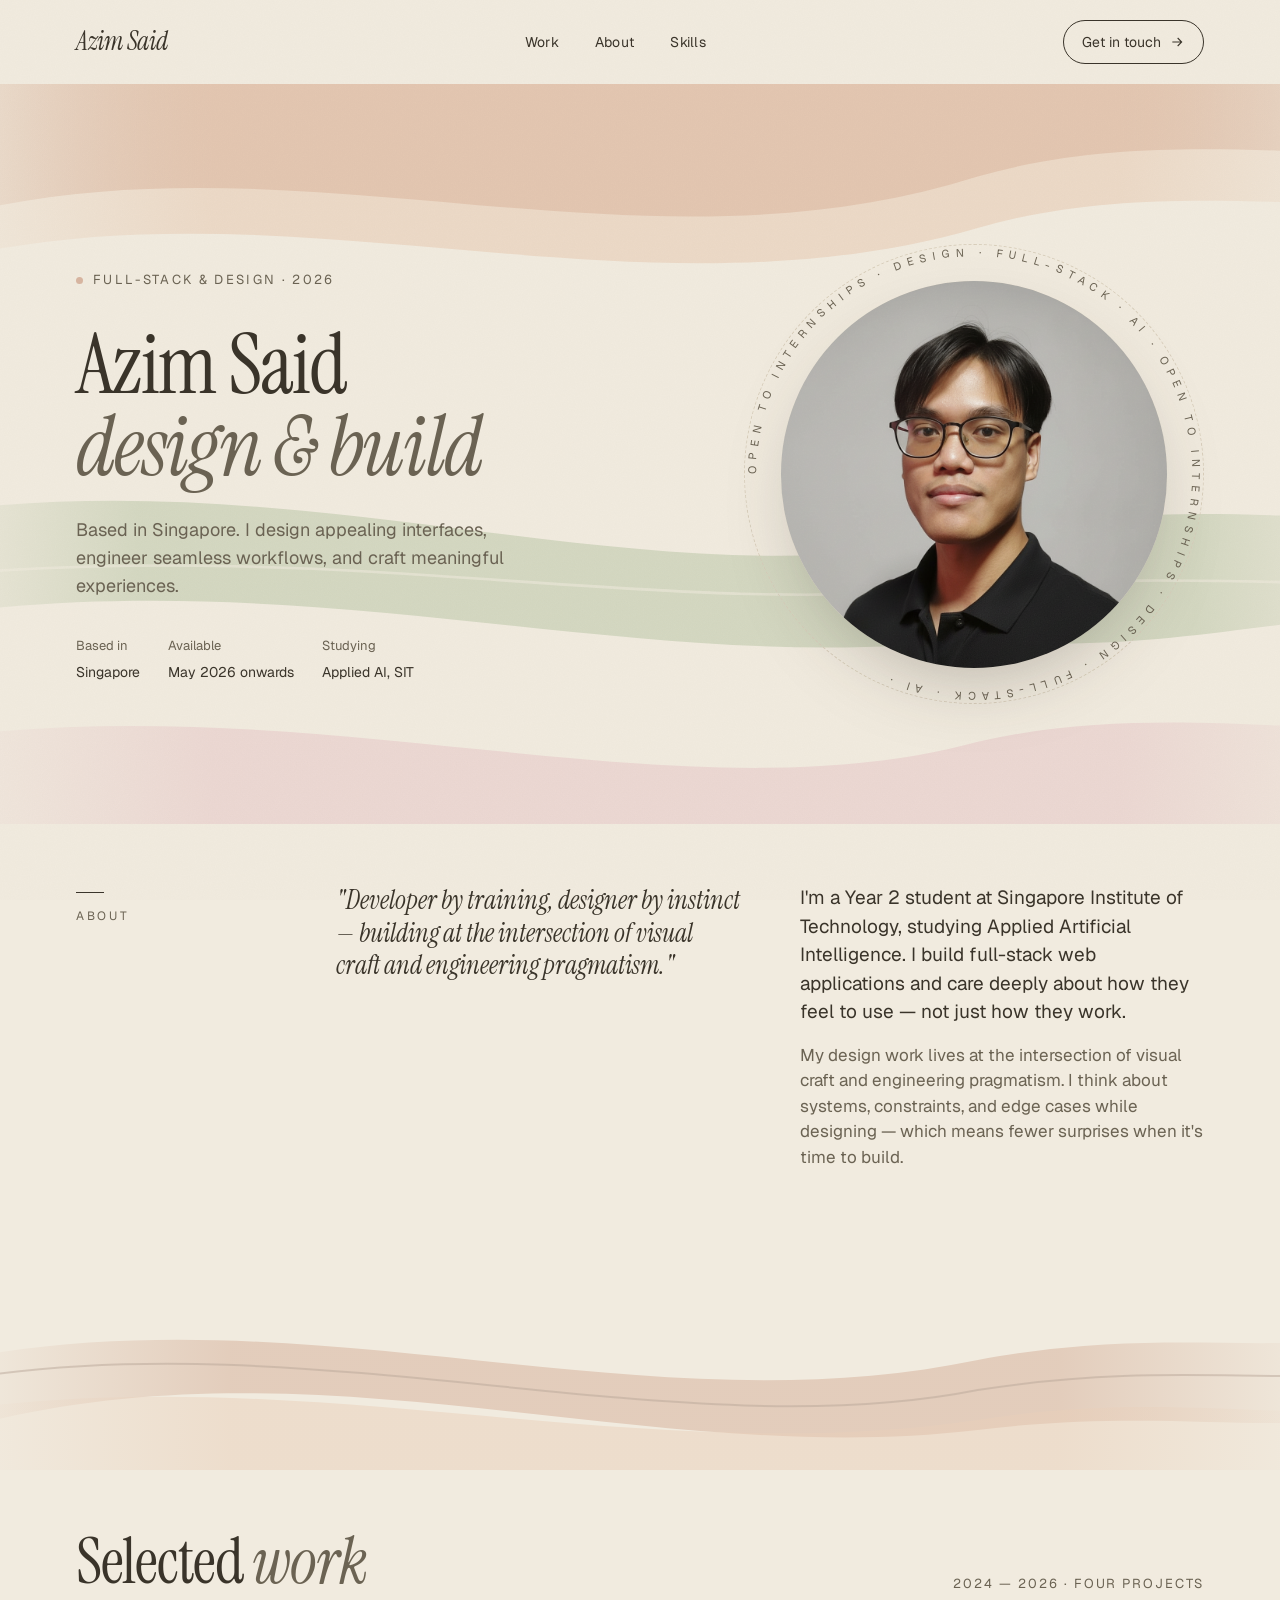
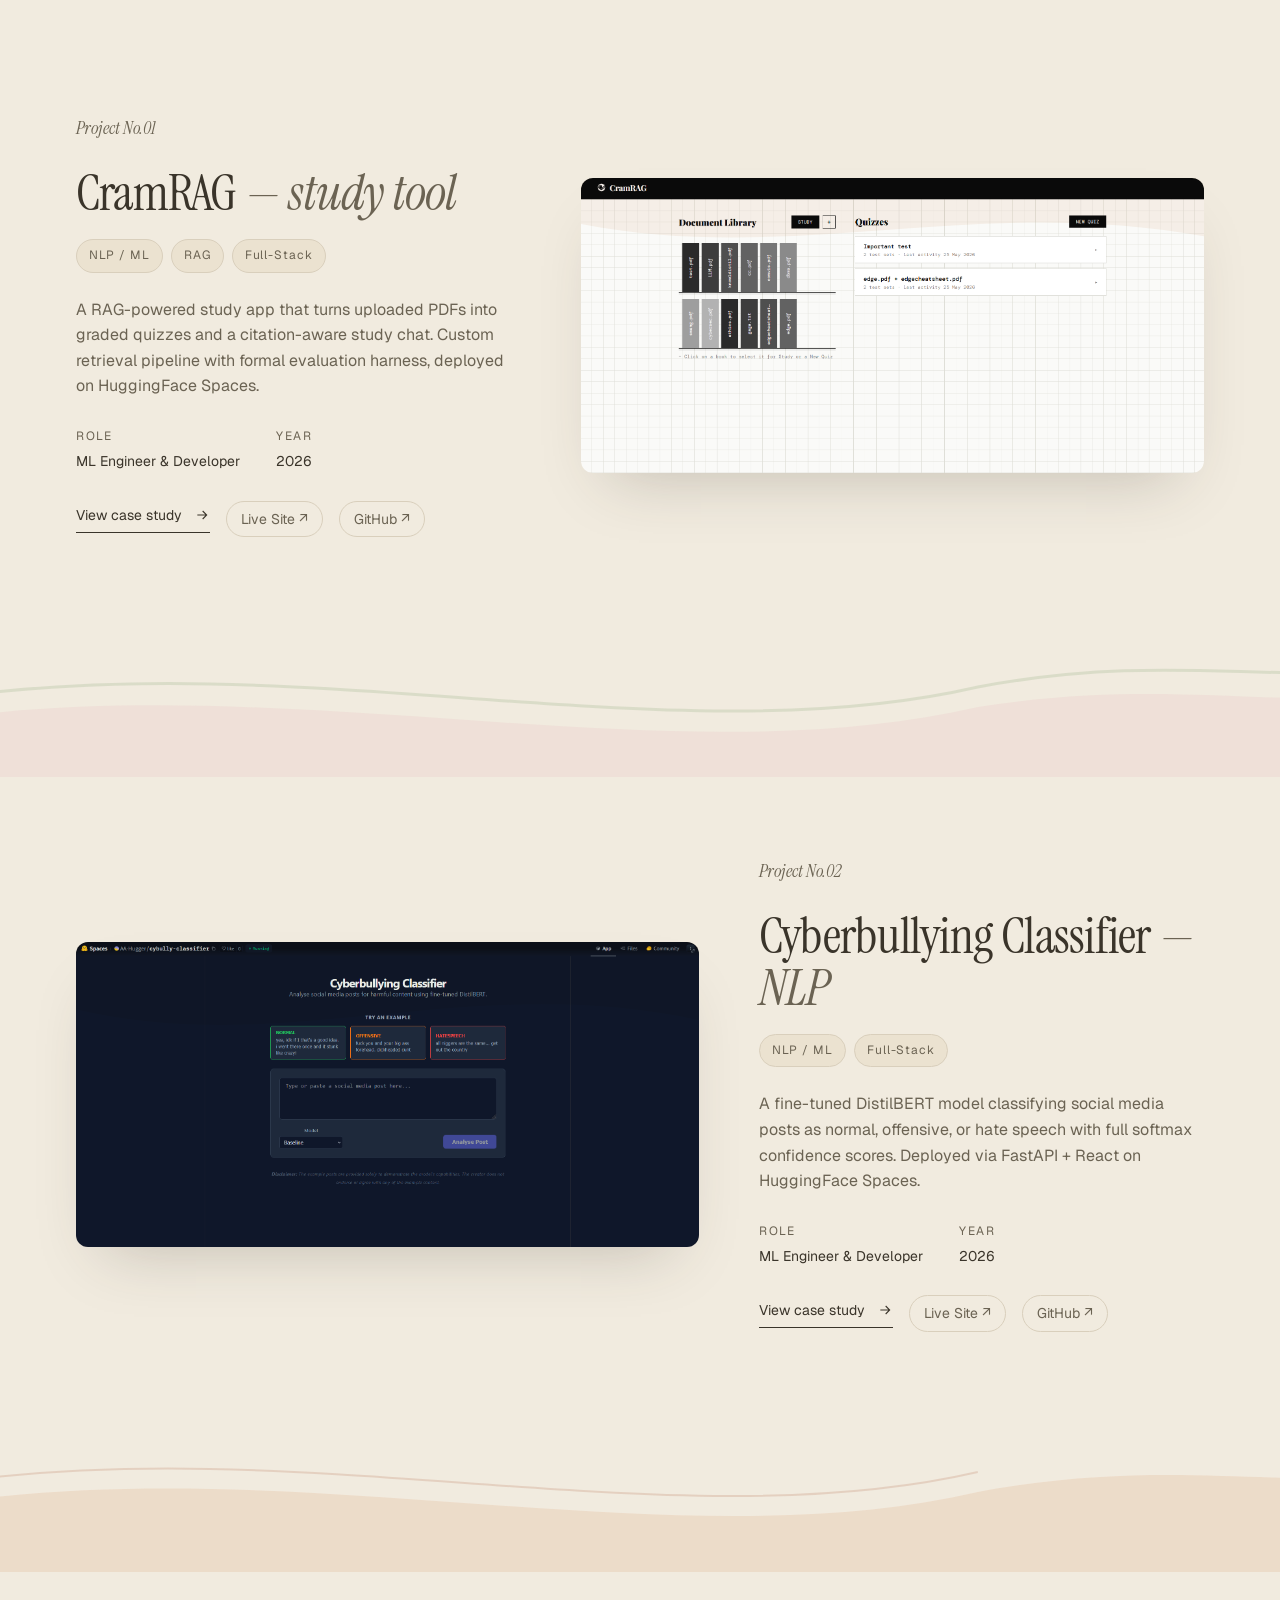
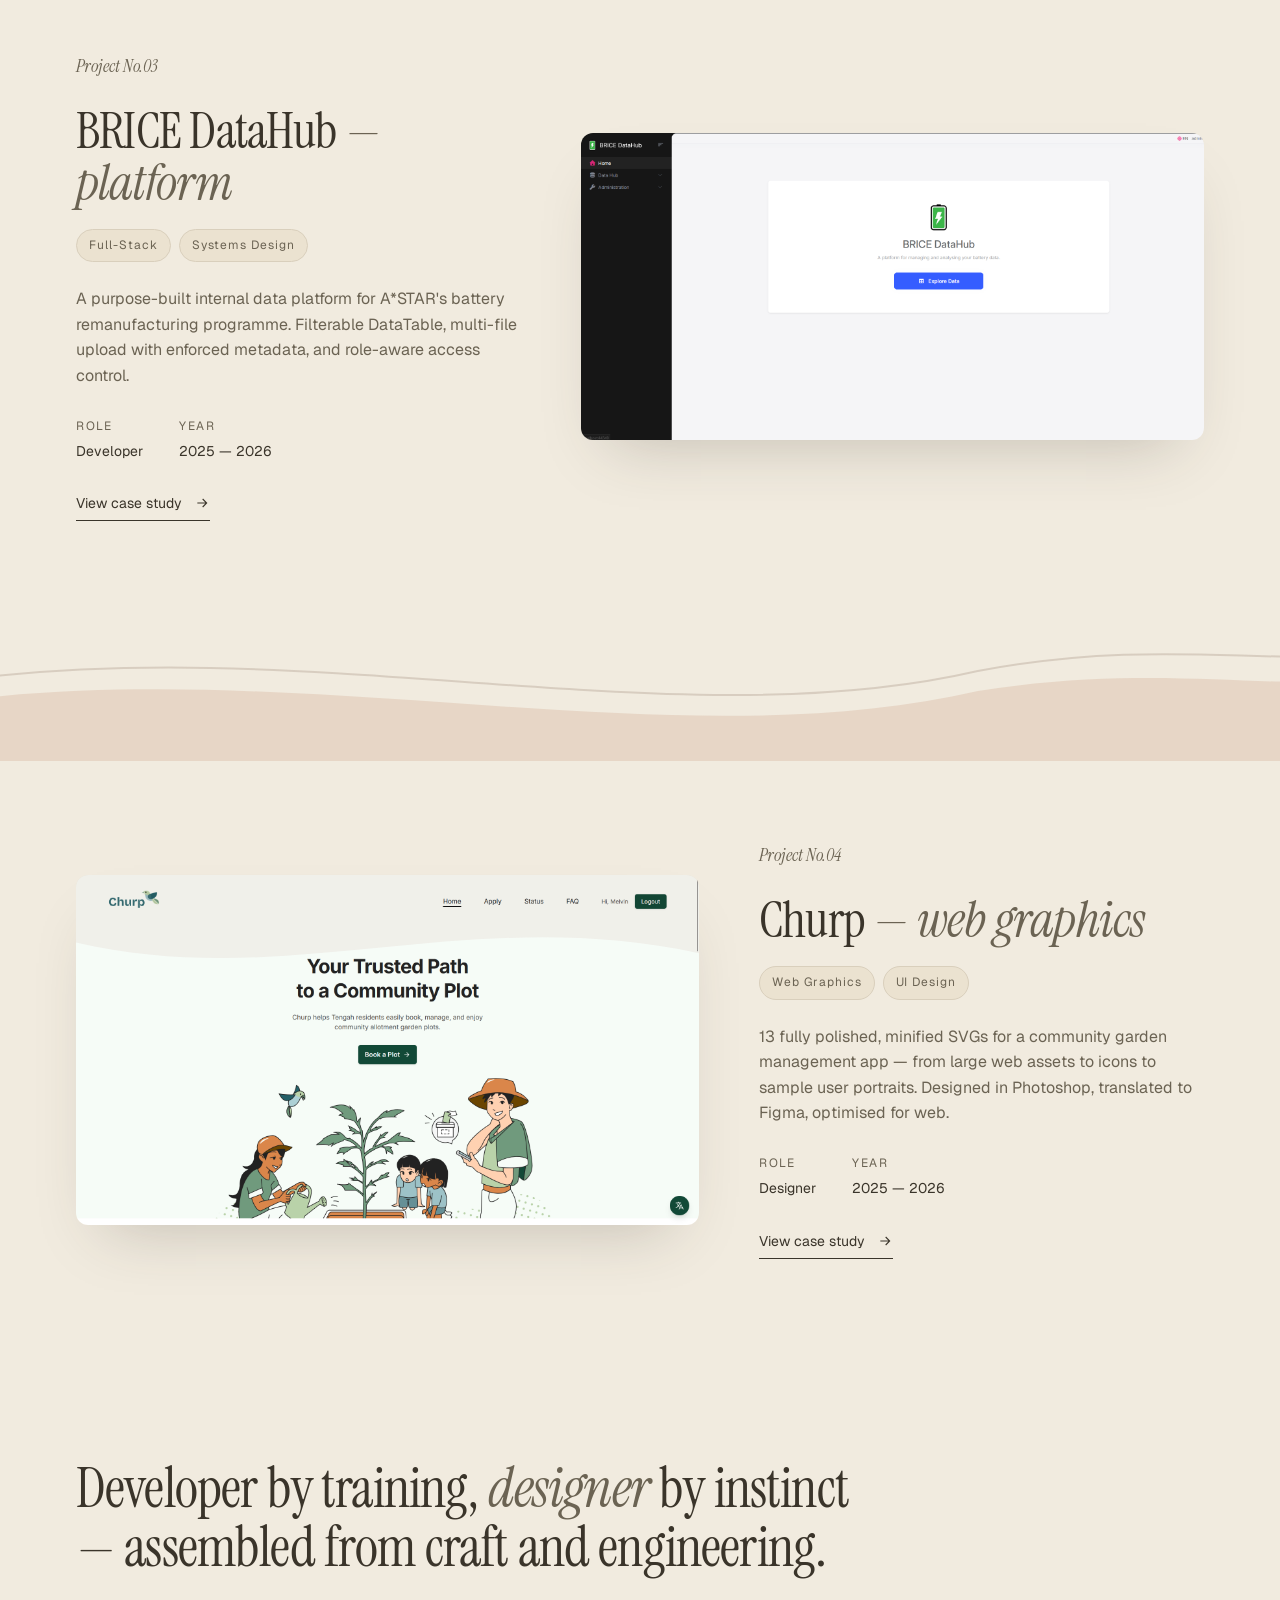
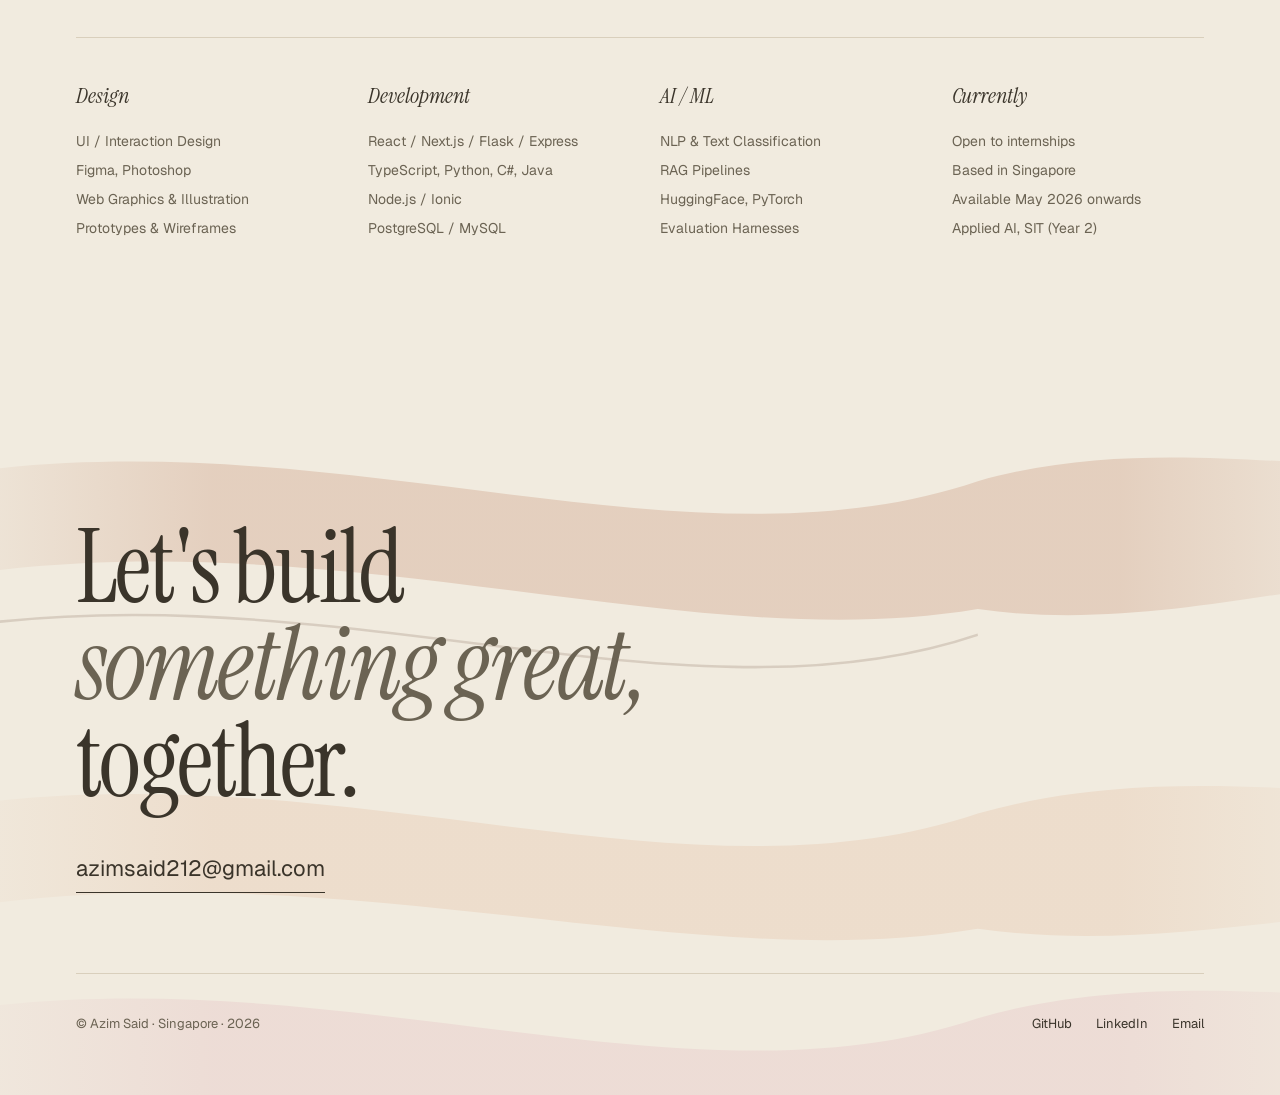
==== commit c746d30f: "styling fixes" ====
--- a/index.html
+++ b/index.html
@@ -16,19 +16,7 @@
 <body>
 
   <!-- NAV -->
-  <nav class="nav">
-    <a href="#" class="nav-brand">Azim Said</a>
-    <ul class="nav-links">
-      <li><a href="#work">Work</a></li>
-      <li><a href="#about">About</a></li>
-      <li><a href="#practice">Skills</a></li>
-    </ul>
-    <a href="mailto:azimsaid212@gmail.com" class="nav-contact">Get in touch
-      <svg viewBox="0 0 24 24" width="16" height="16" fill="none" stroke="currentColor" stroke-width="1.6">
-        <path d="M5 12h14M13 6l6 6-6 6"/>
-      </svg>
-    </a>
-  </nav>
+  <div id="site-nav"></div>
 
   <!-- HERO -->
   <section class="hero">
@@ -67,7 +55,7 @@
         <path d="M -100,420 C 350,360 720,510 1100,440 C 1300,400 1500,430 1600,420 L 1600,520 C 1500,505 1300,560 1100,540 C 720,580 350,460 -100,520 Z"
               fill="url(#r-sage)" opacity="0.75"/>
         <path d="M -100,480 C 400,440 700,520 1100,490 C 1300,475 1500,490 1600,485"
-              stroke="var(--r4)" stroke-width="2.5" fill="none" opacity="0.55"/>
+              stroke="var(--bg)" stroke-width="2.5" fill="none" opacity="0.55"/>
         <path d="M -100,640 C 350,580 760,720 1100,640 C 1300,600 1500,640 1600,620 L 1600,720 L -100,720 Z"
               fill="url(#r-rose)" opacity="0.85"/>
       </svg>
@@ -195,13 +183,6 @@
   <!-- Project 02 — Cybully -->
   <section class="project reverse">
     <div class="project-inner">
-      <div class="project-visual">
-        <img src="images/cybully_main.png" alt="Cyberbullying Classifier" />
-        <svg class="vribbon" viewBox="0 0 600 450" preserveAspectRatio="none">
-          <path d="M -20,60 C 200,120 380,20 620,80 L 620,-20 L -20,-20 Z" fill="var(--r2)" opacity="0.45"/>
-          <path d="M -20,400 C 180,360 380,440 620,390 L 620,460 L -20,460 Z" fill="var(--r5)" opacity="0.5"/>
-        </svg>
-      </div>
       <div class="project-info">
         <div class="project-index">Project No.02</div>
         <h3>Cyberbullying Classifier <em>— NLP</em></h3>
@@ -222,6 +203,13 @@
           <a href="https://huggingface.co/spaces/AA-Hugger/cybully-classifier" class="project-link-ghost" target="_blank">Live Site ↗</a>
           <a href="https://github.com/azim-git/Cybully/tree/master" class="project-link-ghost" target="_blank">GitHub ↗</a>
         </div>
+      </div>
+      <div class="project-visual">
+        <img src="images/cybully_main.png" alt="Cyberbullying Classifier" />
+        <svg class="vribbon" viewBox="0 0 600 450" preserveAspectRatio="none">
+          <path d="M -20,60 C 200,120 380,20 620,80 L 620,-20 L -20,-20 Z" fill="var(--r2)" opacity="0.45"/>
+          <path d="M -20,400 C 180,360 380,440 620,390 L 620,460 L -20,460 Z" fill="var(--r5)" opacity="0.5"/>
+        </svg>
       </div>
     </div>
   </section>
@@ -276,13 +264,6 @@
   <!-- Project 04 — Churp -->
   <section class="project reverse">
     <div class="project-inner">
-      <div class="project-visual">
-        <img src="images/churp_home.png" alt="Churp" />
-        <svg class="vribbon" viewBox="0 0 600 450" preserveAspectRatio="none">
-          <path d="M -20,60 C 200,120 380,20 620,80 L 620,-20 L -20,-20 Z" fill="var(--r5)" opacity="0.5"/>
-          <path d="M -20,400 C 180,360 380,440 620,390 L 620,460 L -20,460 Z" fill="var(--r2)" opacity="0.45"/>
-        </svg>
-      </div>
       <div class="project-info">
         <div class="project-index">Project No.04</div>
         <h3>Churp <em>— web graphics</em></h3>
@@ -300,15 +281,22 @@
           <svg viewBox="0 0 24 24" fill="none" stroke="currentColor" stroke-width="1.6"><path d="M5 12h14M13 6l6 6-6 6"/></svg>
         </a>
       </div>
+      <div class="project-visual">
+        <img src="images/churp_home.png" alt="Churp" />
+        <svg class="vribbon" viewBox="0 0 600 450" preserveAspectRatio="none">
+          <path d="M -20,60 C 200,120 380,20 620,80 L 620,-20 L -20,-20 Z" fill="var(--r5)" opacity="0.5"/>
+          <path d="M -20,400 C 180,360 380,440 620,390 L 620,460 L -20,460 Z" fill="var(--r2)" opacity="0.45"/>
+        </svg>
+      </div>
     </div>
   </section>
 
   <!-- SKILLS -->
-  <section class="practice" id="practice">
-    <div class="practice-inner">
+  <section class="skills" id="skills">
+    <div class="skills-inner">
       <h2>Developer by training, <em>designer</em> by instinct — assembled from craft and engineering.</h2>
-      <div class="practice-grid">
-        <div class="practice-col">
+      <div class="skills-grid">
+        <div class="skills-col">
           <h4>Design</h4>
           <ul>
             <li>UI / Interaction Design</li>
@@ -317,7 +305,7 @@
             <li>Prototypes & Wireframes</li>
           </ul>
         </div>
-        <div class="practice-col">
+        <div class="skills-col">
           <h4>Development</h4>
           <ul>
             <li>React / Next.js / Flask / Express</li>
@@ -326,7 +314,7 @@
             <li>PostgreSQL / MySQL</li>
           </ul>
         </div>
-        <div class="practice-col">
+        <div class="skills-col">
           <h4>AI / ML</h4>
           <ul>
             <li>NLP & Text Classification</li>
@@ -335,7 +323,7 @@
             <li>Evaluation Harnesses</li>
           </ul>
         </div>
-        <div class="practice-col">
+        <div class="skills-col">
           <h4>Currently</h4>
           <ul>
             <li>Open to internships</li>
@@ -349,53 +337,9 @@
   </section>
 
   <!-- FOOTER -->
-  <footer class="footer">
-    <div class="footer-ribbons" aria-hidden="true">
-      <svg viewBox="0 0 1440 560" preserveAspectRatio="none">
-        <defs>
-          <linearGradient id="fr-clay" x1="0" x2="1" y1="0" y2="0">
-            <stop offset="0%" stop-color="var(--r1)" stop-opacity="0"/>
-            <stop offset="20%" stop-color="var(--r1)" stop-opacity="0.95"/>
-            <stop offset="80%" stop-color="var(--r1)" stop-opacity="0.95"/>
-            <stop offset="100%" stop-color="var(--r1)" stop-opacity="0"/>
-          </linearGradient>
-          <linearGradient id="fr-butter" x1="0" x2="1" y1="0" y2="0">
-            <stop offset="0%" stop-color="var(--r3)" stop-opacity="0"/>
-            <stop offset="20%" stop-color="var(--r3)" stop-opacity="0.9"/>
-            <stop offset="80%" stop-color="var(--r3)" stop-opacity="0.9"/>
-            <stop offset="100%" stop-color="var(--r3)" stop-opacity="0"/>
-          </linearGradient>
-          <linearGradient id="fr-rose" x1="0" x2="1" y1="0" y2="0">
-            <stop offset="0%" stop-color="var(--r5)" stop-opacity="0"/>
-            <stop offset="20%" stop-color="var(--r5)" stop-opacity="0.9"/>
-            <stop offset="80%" stop-color="var(--r5)" stop-opacity="0.9"/>
-            <stop offset="100%" stop-color="var(--r5)" stop-opacity="0"/>
-          </linearGradient>
-        </defs>
-        <path d="M -100,80 C 350,20 760,160 1100,80 C 1300,40 1500,80 1600,60 L 1600,160 C 1500,150 1300,200 1100,180 C 760,220 350,100 -100,160 Z"
-              fill="url(#fr-clay)" opacity="0.55"/>
-        <path d="M -100,200 C 350,140 760,280 1100,200"
-              stroke="var(--r4)" stroke-width="2" fill="none" opacity="0.45"/>
-        <path d="M -100,340 C 350,280 760,420 1100,340 C 1300,300 1500,330 1600,320 L 1600,420 C 1500,410 1300,450 1100,430 C 760,470 350,360 -100,420 Z"
-              fill="url(#fr-butter)" opacity="0.55"/>
-        <path d="M -100,500 C 350,440 760,580 1100,500 C 1300,460 1500,490 1600,480 L 1600,580 L -100,580 Z"
-              fill="url(#fr-rose)" opacity="0.65"/>
-      </svg>
-    </div>
-    <div class="footer-inner">
-      <h2>Let's build<br/><em>something great,</em><br/>together.</h2>
-      <a href="mailto:azimsaid212@gmail.com" class="footer-email">azimsaid212@gmail.com</a>
-      <div class="footer-bottom">
-        <div>&copy; Azim Said · Singapore · 2026</div>
-        <div class="footer-socials">
-          <a href="https://github.com/azim-git" target="_blank">GitHub</a>
-          <a href="https://www.linkedin.com/in/azimsaid-/" target="_blank">LinkedIn</a>
-          <a href="mailto:azimsaid212@gmail.com">Email</a>
-        </div>
-      </div>
-    </div>
-  </footer>
-
+  <div id="site-footer"></div>
+
+  <script src="js/components.js"></script>
   <script src="js/main.js"></script>
 </body>
 
--- a/css/style.css
+++ b/css/style.css
@@ -495,19 +495,19 @@
   height: 100%;
 }
 
-/* ---- PRACTICE / SKILLS ---- */
-.practice {
+/* ---- SKILLS ---- */
+.skills {
   position: relative;
   padding: 120px 0 80px;
 }
 
-.practice-inner {
+.skills-inner {
   max-width: var(--maxw);
   margin: 0 auto;
   padding: 0 56px;
 }
 
-.practice h2 {
+.skills h2 {
   font-family: var(--display);
   font-weight: 400;
   font-size: clamp(36px, 4.5vw, 56px);
@@ -516,9 +516,9 @@
   max-width: 800px;
   line-height: 1.05;
 }
-.practice h2 em { font-style: italic; color: var(--ink-soft); }
-
-.practice-grid {
+.skills h2 em { font-style: italic; color: var(--ink-soft); }
+
+.skills-grid {
   display: grid;
   grid-template-columns: repeat(4, 1fr);
   gap: 40px;
@@ -526,7 +526,7 @@
   padding-top: 40px;
 }
 
-.practice-col h4 {
+.skills-col h4 {
   font-family: var(--display);
   font-style: italic;
   font-weight: 400;
@@ -535,14 +535,14 @@
   color: var(--ink);
 }
 
-.practice-col ul {
+.skills-col ul {
   list-style: none;
   display: flex;
   flex-direction: column;
   gap: 8px;
 }
 
-.practice-col li {
+.skills-col li {
   font-size: 14px;
   color: var(--ink-soft);
   line-height: 1.5;
@@ -644,7 +644,7 @@
   .about-inner,
   .project-inner,
   .project.reverse .project-inner,
-  .practice-grid {
+  .skills-grid {
     grid-template-columns: 1fr;
     gap: 40px;
   }
@@ -657,6 +657,15 @@
 
   .nav-links { display: none; }
 
+  .hero-portrait {
+    max-width: 280px;
+    justify-self: center;
+  }
+
+  .hero-grid {
+    padding-top: 60px;
+  }
+
   .project.reverse .project-info { order: 0; }
 
   .nav,
@@ -664,7 +673,7 @@
   .about-inner,
   .project-inner,
   .project.reverse .project-inner,
-  .practice-inner,
+  .skills-inner,
   .footer-inner,
   .projects-header {
     padding-left: 24px;
